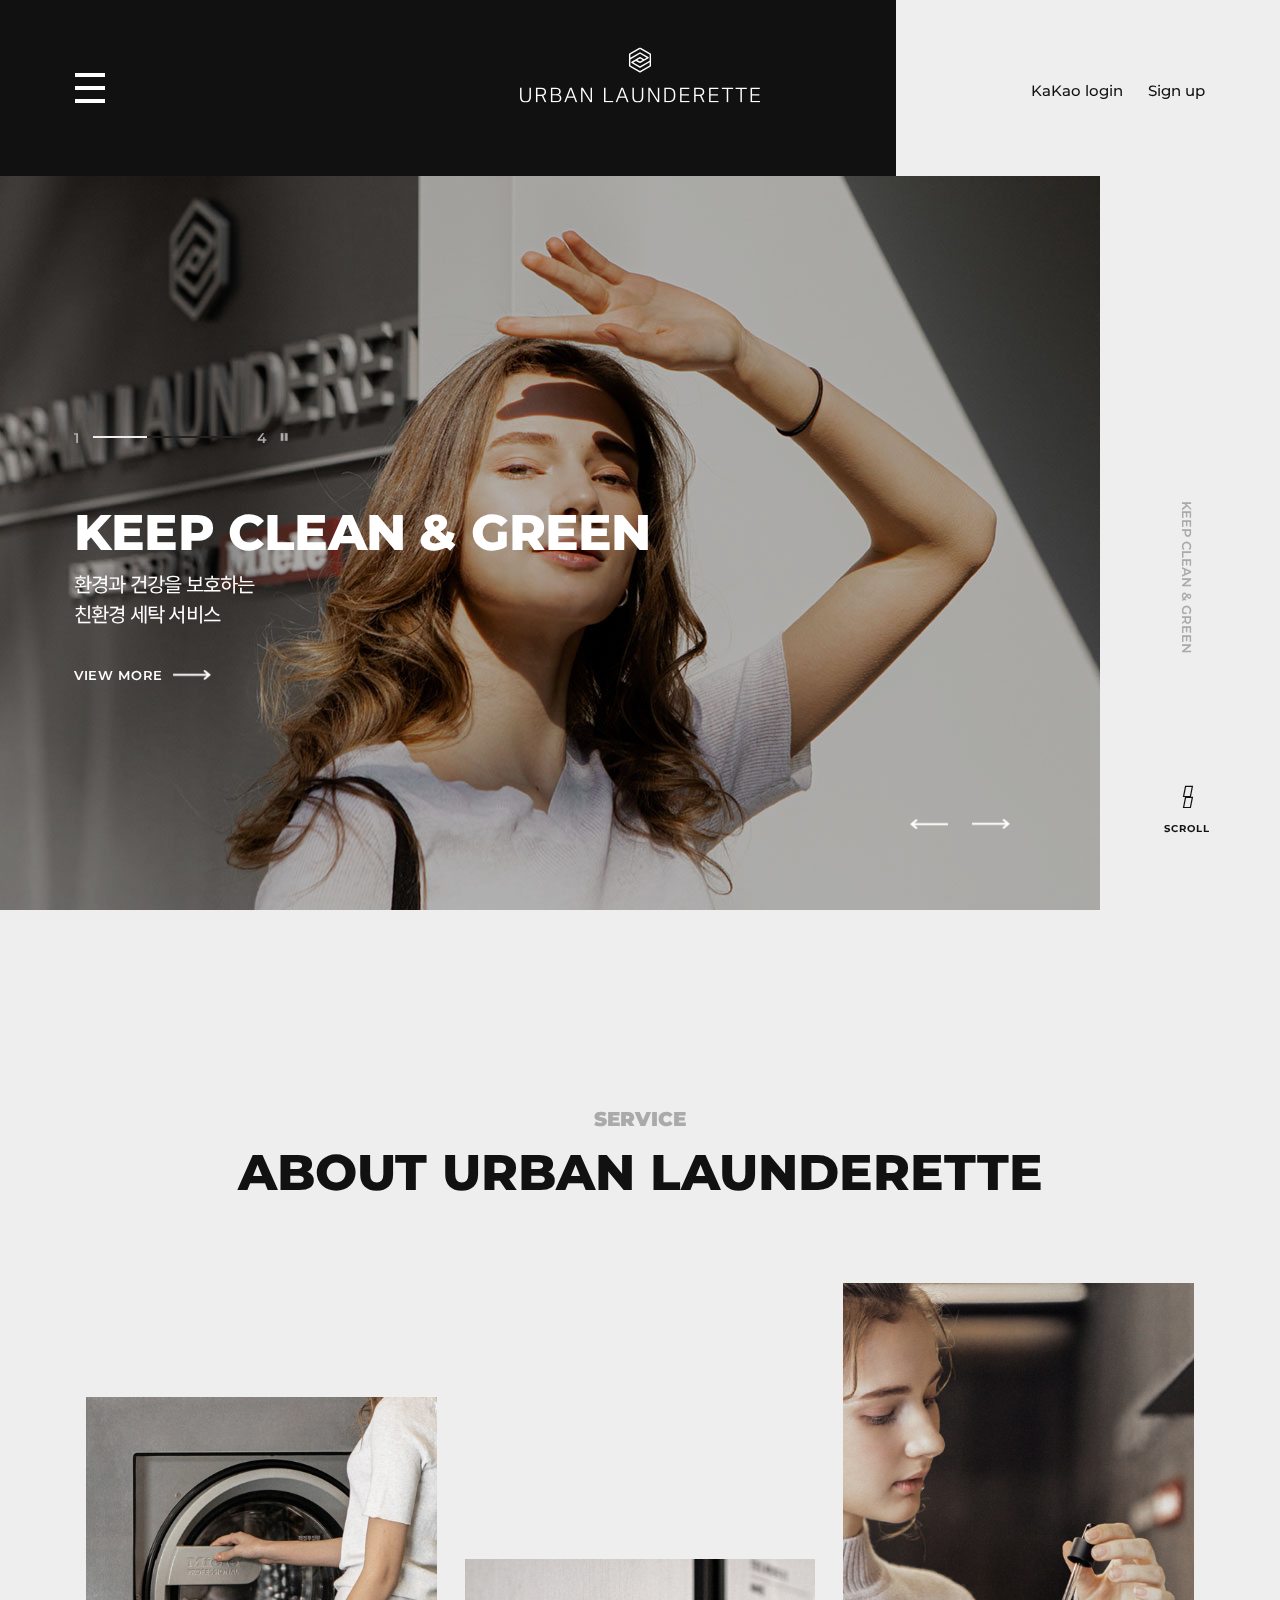
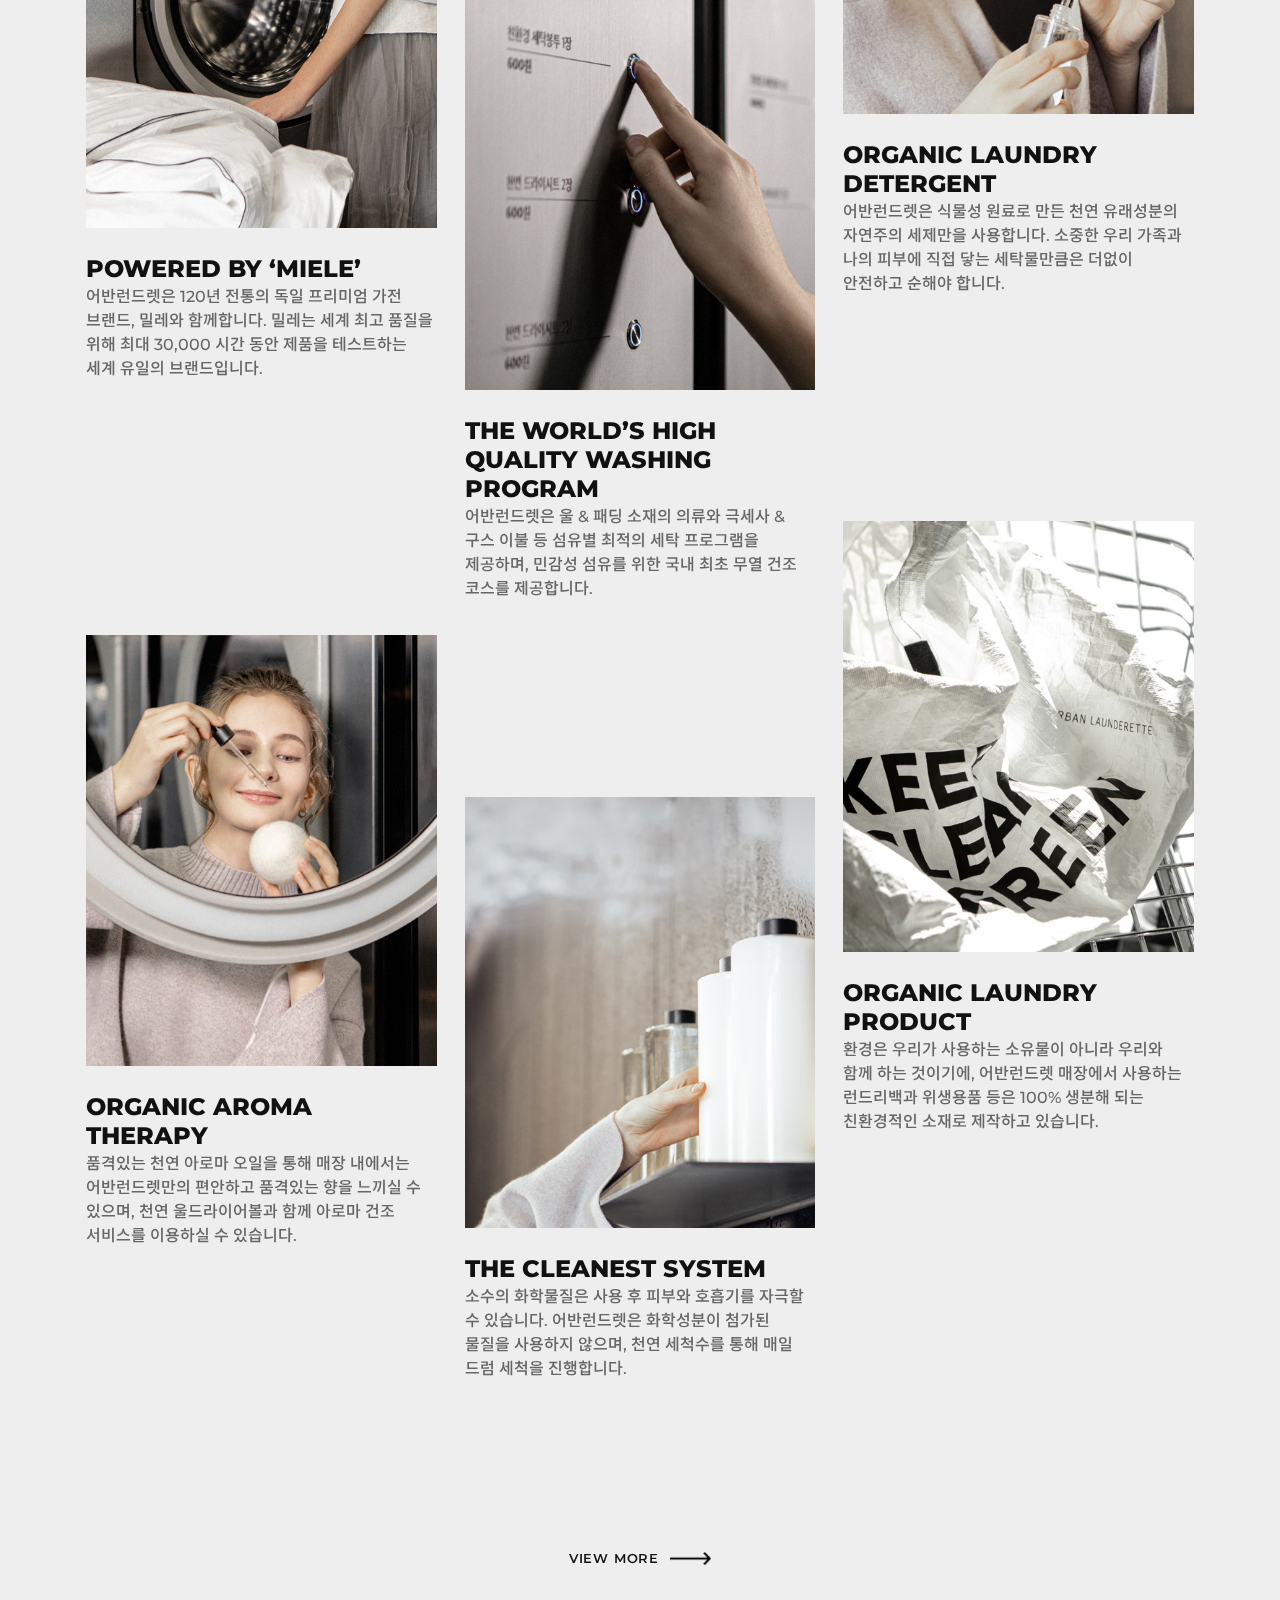
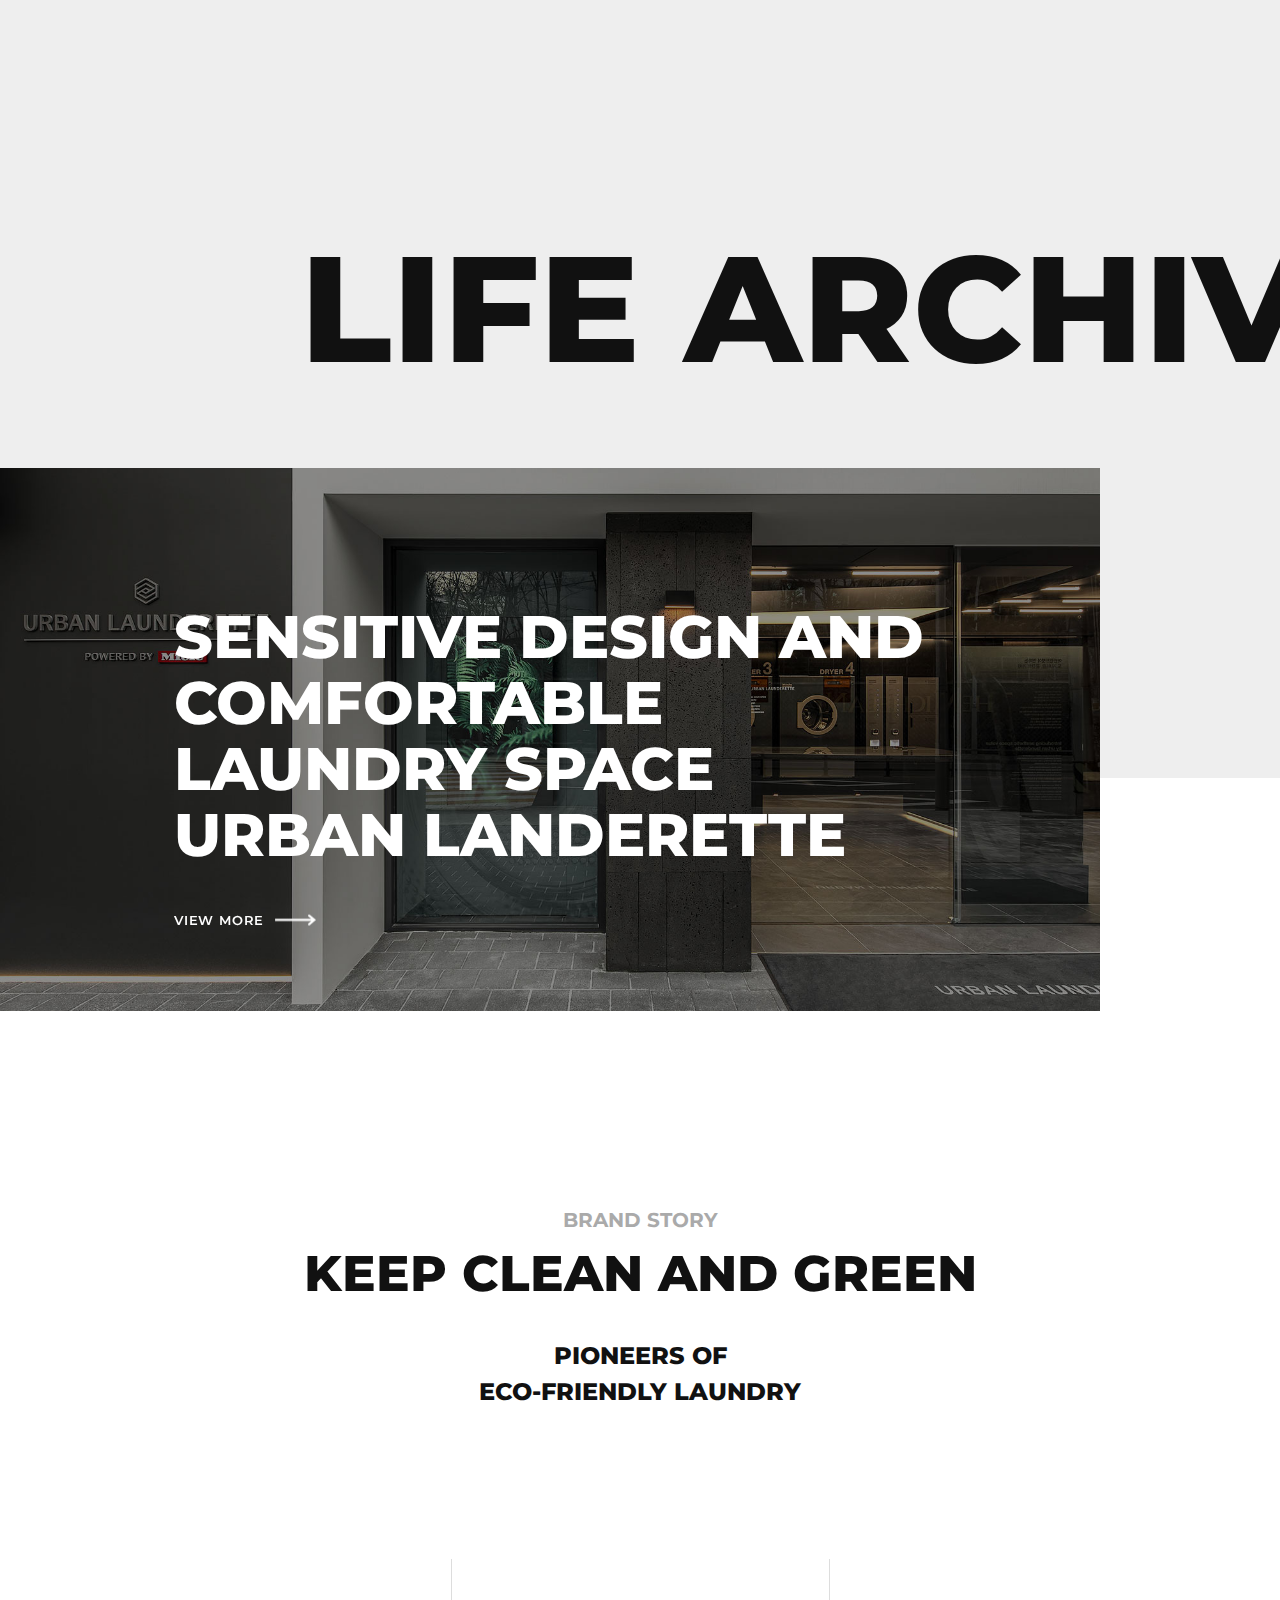
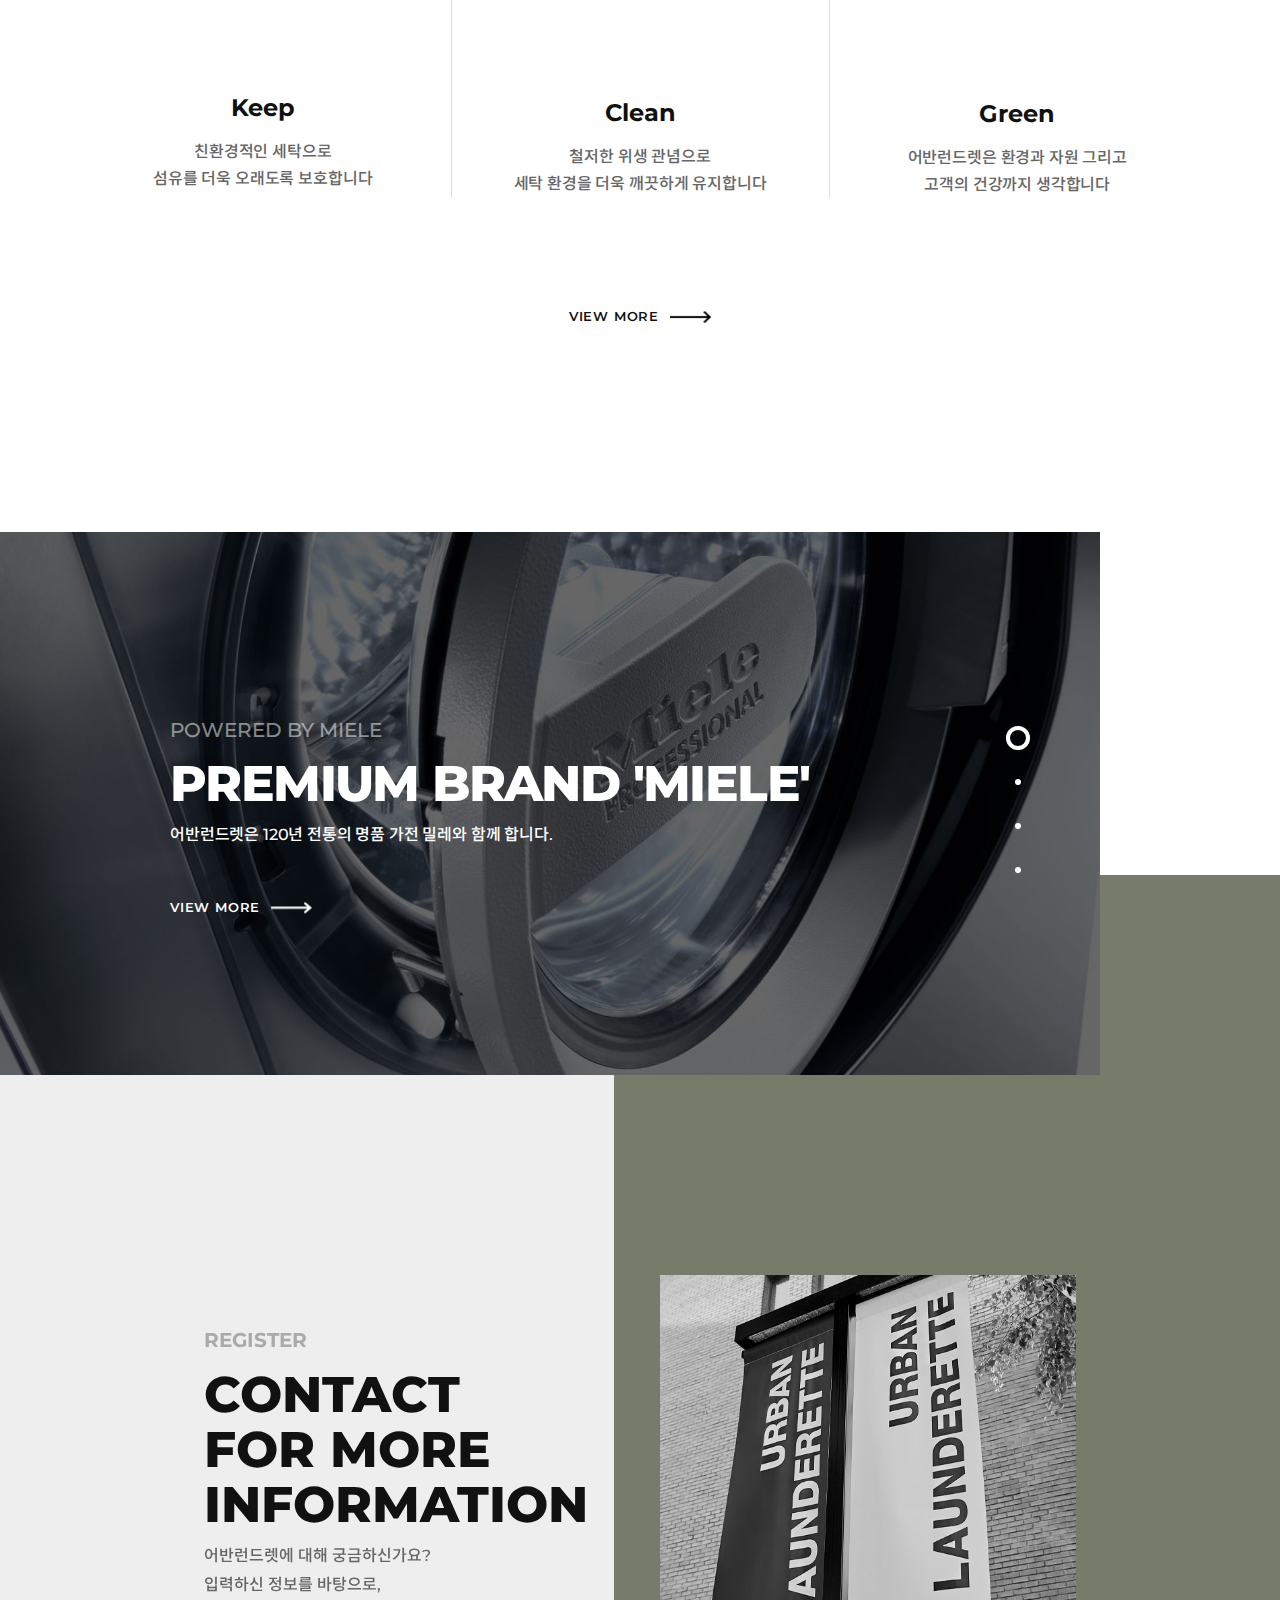
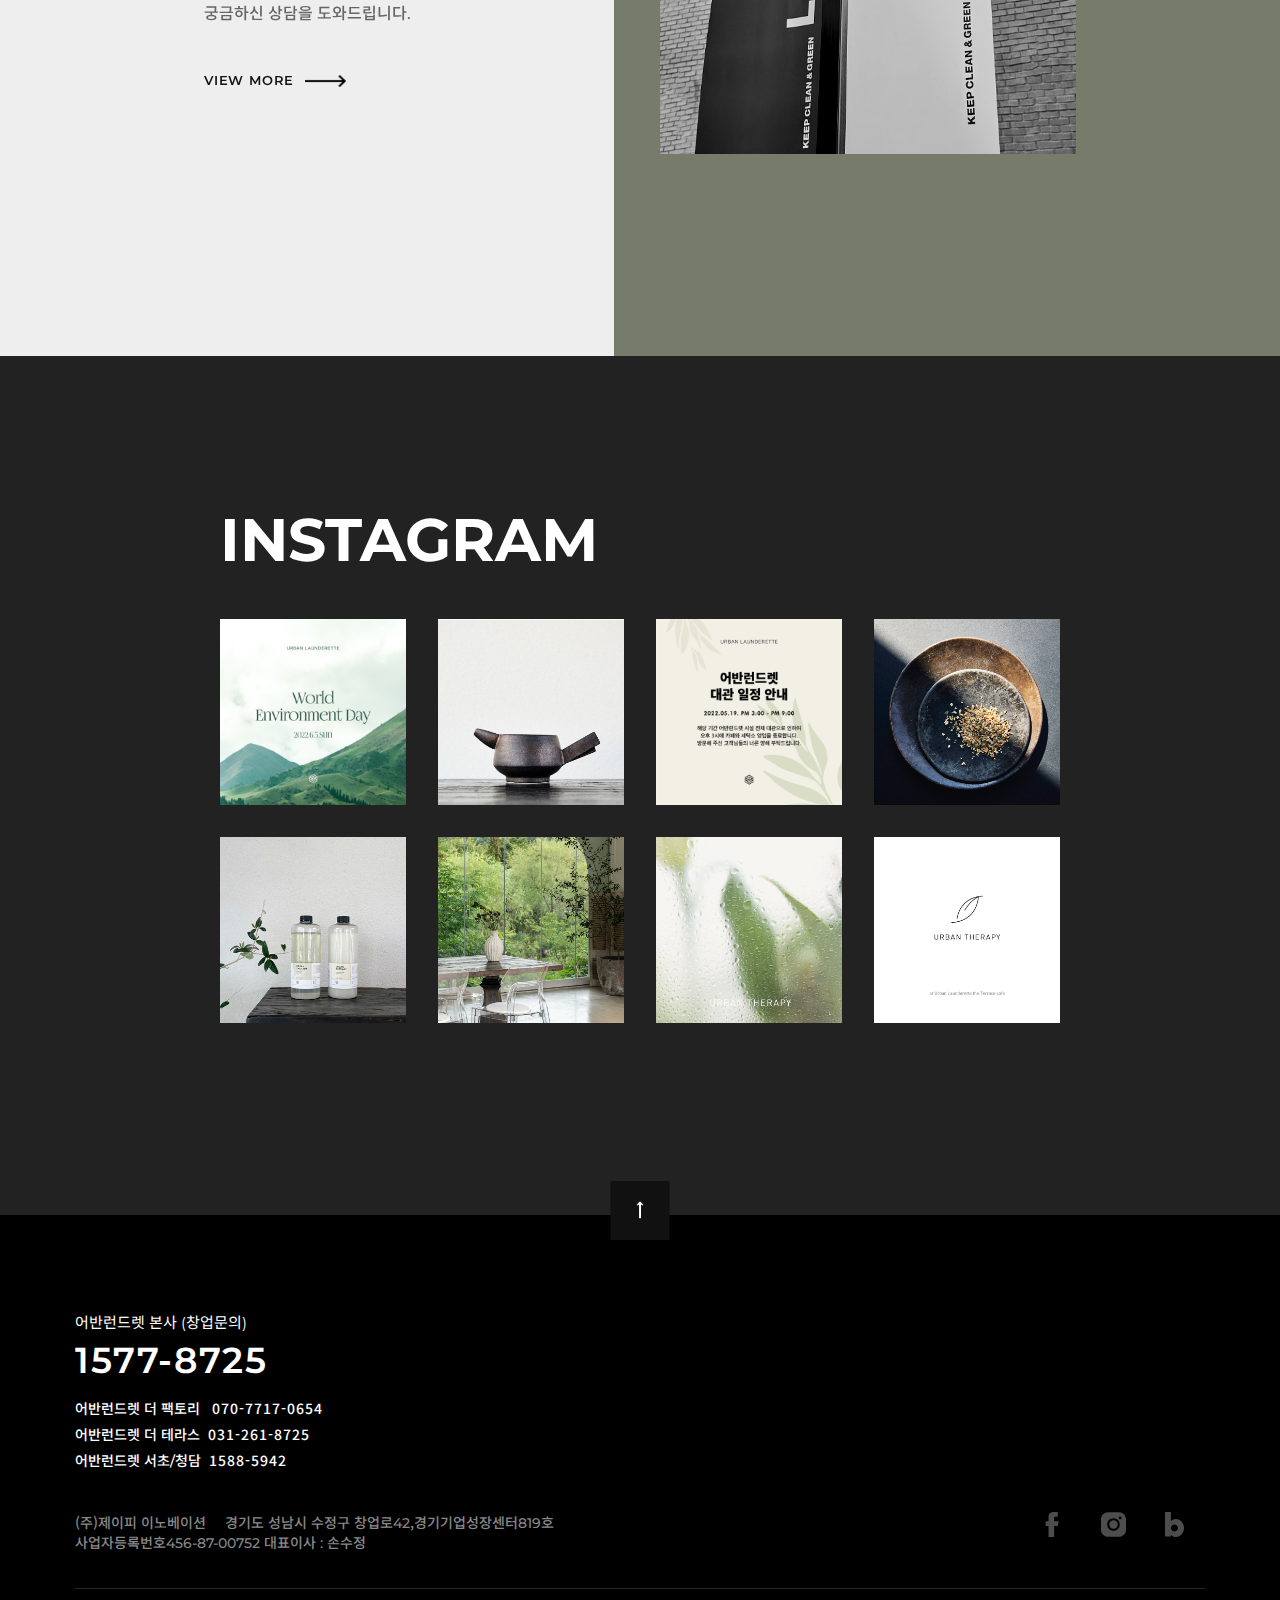
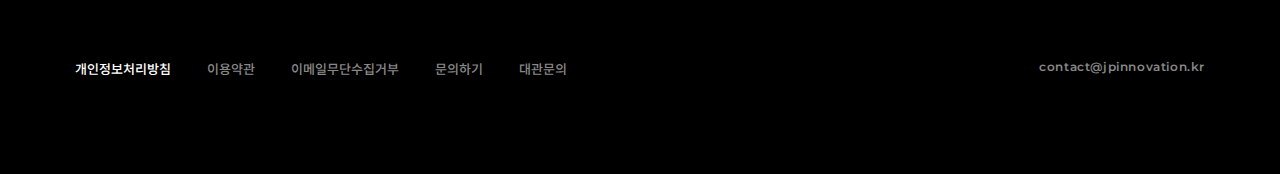
==== index.html @ d2f739b8 "first commit" ====
<!DOCTYPE HTML>
<html lang='ko'>
<head>
	<title>URBAN LAUNDERETTE</title>
	<meta charset='utf-8'>
	<meta name='Viewport' content='width=device-width, initial-scale=1.0, minimum-scale=1.0, maximum-scale=1.6'>
	<meta name='Title' content='어반런드렛'>
	<meta name='Subject' content='어반런드렛 클론코딩'>
	<meta name='Keywords' content='html5, css3, 웹표준, 어반런드렛, 세탁기'>
	<meta name='Author' content='imsuyeaon'>
	<meta name='Publisher' content='imsuyeaon'>
	<meta name='Description' content='웹접근성, 웹표준을 준수한 어반런드렛 클론 코딩입니다.'>
	<meta name='Author-Date' content='2022/12/08'>
	<meta name='Robots' content='index,follow'>
	
	<link rel='stylesheet' href='https://use.fontawesome.com/releases/v5.5.0/css/all.css' integrity='sha384-B4dIYHKNBt8Bc12p+WXckhzcICo0wtJAoU8YZTY5qE0Id1GSseTk6S+L3BlXeVIU' crossorigin='anonymous'>
	<link rel="stylesheet" href="https://cdnjs.cloudflare.com/ajax/libs/font-awesome/4.7.0/css/font-awesome.min.css">

	<link rel="shortcut icon" href="./imgs/favicon.ico" type="image/x-icon">
	<link rel="icon" href="./imgs/favicon.ico" type="image/x-icon">

	<link rel='stylesheet' href='css/reset.css'>
	<link rel='stylesheet' href='./css/style.css'>
	
	<script src='./js/jquery-1.12.4.min.js'></script>
	<script src="./js/m-script.js" defer></script>

</head>
<body>
	<ul id="skip">
		<li><a href="#header">헤더 바로가기</a></li>
		<li><a href="#nav">메뉴 바로가기</a></li>
		<li><a href="#content">내용 바로가기</a></li>
	</ul>
	<div id="wrap">
		<header id="header">
			<div class="container">
				<div class="header_inner">
					<div id="menuBtn">
						<a href="javascript:">
							<span class="bar bar1"></span>
							<span class="bar bar2"></span>
							<span class="bar bar3"></span>
						</a>
					</div>
					<h1 id="logo">
						<a href="index.html">
						<svg version="1.1" xmlns="http://www.w3.org/2000/svg" xmlns:xlink="http://www.w3.org/1999/xlink" x="0px" y="0px" width="272.02px" height="62.37px" viewBox="0 0 272.02 62.37" enable-background="new 0 0 272.02 62.37" xml:space="preserve">
							<path fill="#636a52" class="logo-symbol" d="M136.01,26.73l-10.92-6.3v-6.94l10.92-6.34l7.59,4.41l-2.93,1.68l-4.27-2.37c-0.25-0.14-0.55-0.13-0.8,0.01
								l-9.17,5.32c-0.24,0.14-0.39,0.4-0.39,0.68v0c0,0.28,0.15,0.54,0.39,0.68l9.17,5.33c0.12,0.07,0.26,0.11,0.4,0.11
								c0.14,0,0.28-0.04,0.4-0.11l10.52-6.11v3.72L136.01,26.73z M132.93,14.26l3.1-1.8l3.07,1.7l-3.1,1.8L132.93,14.26z M136.01,1.7
								L146.93,8v6.94l-10.92,6.34l-7.59-4.41l2.93-1.69l4.27,2.37c0.24,0.14,0.55,0.13,0.79-0.01l9.17-5.32c0.24-0.14,0.39-0.4,0.39-0.68
								v0v0c0-0.28-0.15-0.54-0.39-0.68l-9.17-5.33c-0.25-0.14-0.55-0.14-0.8,0l-10.52,6.11V7.93L136.01,1.7z M148.12,6.87l-11.71-6.76
								c-0.25-0.14-0.55-0.14-0.79,0L123.9,6.79c-0.25,0.14-0.4,0.4-0.4,0.69v5.55v0v7.85c0,0.28,0.15,0.54,0.4,0.68l11.71,6.76
								c0.12,0.07,0.26,0.11,0.4,0.11c0.14,0,0.27-0.04,0.4-0.1l11.71-6.69c0.25-0.14,0.4-0.4,0.4-0.68V15.4v0V7.55
								C148.52,7.27,148.37,7.01,148.12,6.87"></path>
							<path fill="#3c393c" class="logo-text" d="M10.66,55.15v-9.4h1.66v9.99c0,4.54-2.29,6.63-6.16,6.63c-3.9,0-6.16-2.09-6.16-6.63v-9.99h1.66v9.4
								c0,4.06,1.49,5.79,4.5,5.79C9.16,60.94,10.66,59.21,10.66,55.15 M23.79,47.18c2.69,0,3.99,1.16,3.99,3.06v0.23
								c0,1.97-1.25,3.16-4.26,3.16h-3.8v-6.45H23.79z M28.04,62.12h1.81l-3.49-7.42c1.92-0.66,3.13-2.18,3.13-4.15V50.2
								c0-2.57-2-4.45-5.46-4.45h-5.99v16.37h1.68v-7.06h4.33c0.22,0,0.43,0,0.65-0.02L28.04,62.12z M36.65,54.24h3.94
								c3.46,0,4.52,1.04,4.52,3.04v0.5c0,1.93-1.27,2.93-3.99,2.93h-4.47V54.24z M40.4,47.13c2.72,0,3.94,0.7,3.94,2.63v0.41
								c0,2.04-1.37,2.72-3.78,2.72h-3.92v-5.77H40.4z M34.99,62.12h6.28c3.75,0,5.56-1.63,5.56-4.31v-0.57c0-2.27-1.47-3.45-3.58-3.75
								c2.07-0.48,2.79-1.84,2.79-3.27v-0.48c0-2.68-1.83-4-5.51-4h-5.53V62.12z M56.08,51.22c0.43-1.11,0.77-1.93,1.42-4.06
								c0.7,2.13,1.01,2.95,1.44,4.06l1.68,4.43h-6.28L56.08,51.22z M58.47,45.75h-1.9l-6.45,16.37h1.73l1.97-5.09h7.34l1.92,5.09h1.8
								L58.47,45.75z M69.21,62.12h1.61V47.79c0.31,0.68,0.5,1,0.79,1.48l7.99,12.85h2V45.75h-1.61v14.32c-0.34-0.68-0.53-1.07-0.82-1.52
								l-7.96-12.8h-2V62.12z M95.21,45.75v16.37h10.37v-1.41h-8.68V45.75H95.21z M114.35,51.22c0.43-1.11,0.77-1.93,1.42-4.06
								c0.7,2.13,1.01,2.95,1.44,4.06l1.68,4.43h-6.28L114.35,51.22z M116.74,45.75h-1.9l-6.45,16.37h1.73l1.97-5.09h7.34l1.92,5.09h1.8
								L116.74,45.75z M138.07,55.15c0,4.06-1.49,5.79-4.5,5.79s-4.5-1.73-4.5-5.79v-9.4h-1.66v9.99c0,4.54,2.26,6.63,6.16,6.63
								c3.87,0,6.16-2.09,6.16-6.63v-9.99h-1.66V55.15 M145.45,62.12h1.61V47.79c0.31,0.68,0.5,1,0.79,1.48l7.99,12.85h2V45.75h-1.61v14.32
								c-0.34-0.68-0.53-1.07-0.82-1.52l-7.96-12.8h-2V62.12z M165.31,47.16h3.75c3.1,0,5.32,1.82,5.32,5.72v2.11
								c0,3.91-2.21,5.72-5.32,5.72h-3.75V47.16z M163.63,45.75v16.37h5.41c4.38,0,7.02-2.5,7.02-7.01v-2.34c0-4.52-2.65-7.01-7.02-7.01
								H163.63z M181.5,45.75v16.37h10.61v-1.41h-8.92v-6.29h8.25v-1.41h-8.25v-5.86h8.75v-1.41H181.5z M203.19,47.18
								c2.69,0,3.99,1.16,3.99,3.06v0.23c0,1.97-1.25,3.16-4.26,3.16h-3.8v-6.45H203.19z M207.45,62.12h1.8l-3.49-7.42
								c1.93-0.66,3.13-2.18,3.13-4.15V50.2c0-2.57-2-4.45-5.46-4.45h-5.99v16.37h1.68v-7.06h4.33c0.22,0,0.43,0,0.65-0.02L207.45,62.12z
								 M214.4,45.75v16.37H225v-1.41h-8.92v-6.29h8.25v-1.41h-8.25v-5.86h8.76v-1.41H214.4z M228.83,45.75v1.41h5.53v14.96h1.68V47.16
								h5.56v-1.41H228.83z M244.36,45.75v1.41h5.53v14.96h1.68V47.16h5.55v-1.41H244.36z M261.41,45.75v16.37h10.61v-1.41h-8.92v-6.29
								h8.25v-1.41h-8.25v-5.86h8.75v-1.41H261.41z"></path>
							</svg>
						</a>
					</h1>
					<div id="loginArea">
						<a href="javascript:" class="kakao">KaKao login</a>
						<a href="javascript:" class="signup">Sign up</a>
					</div>
				</div>
			</div>
		</header>
		<main id="main">
			<section id="bg_slide"></section>
			<section id="main_visual">
				<aside class="main_aside">
					<div class="keep-clean">
						<a href="javascript:" title="KEEP CLEAN & GREEN">KEEP CLEAN & GREEN</a>
					</div>
					<div class="scroll">
						<a href="javaScript:" title="scroll">
							<span><i class="fas fa-angle-down"></i>
							<span><i class="fas fa-angle-down"></i></span>
							<span class="text">scroll</span>
						</a>
					</div>
				</aside>
				<div class="swiper-controll">
					<div class="swiper-controll-textArea">
						<span class="prevbtn">PREV</span>
						<span class="nextbtn">NEXT</span>
					</div>
					<div class="swiper-controll-arrowArea">
						<span class="arrow prevarrow"></span>
						<span class="arrow nextarrow"></span>
					</div>
				</div>
				<div class="main-top-slide-control">
					<div class="control-Num">
						<span class="control-current on">1</span>
						<span class="control-current">2</span>
						<span class="control-current">3</span>
						<span class="control-current">4</span>
						<span class="space-bar">
							<span class="progress"></span>
						</span>
						<span class="control-total">4</span>
					</div>
					<div class="control-btn">
						<button class="play"></button>
						<button class="pause on"></button>
					</div>

				</div>
				<div class="main-top-slideArea cf">
					<div class="main-top-slideArea-img">
						<ul class="list">
							<li class="slid"><img class="visual-img" src="./imgs/top-visual-02.jpg" alt="slideImg1"></li>
							<li class="slid"><img class="visual-img" src="./imgs/top-visual-03.jpg" alt="slideImg2"></li>
							<li class="slid"><img class="visual-img" src="./imgs/top-visual-04.jpg" alt="slideImg3"></li>
							<li class="slid"><img class="visual-img" src="./imgs/top-visual-05.jpg" alt="slideImg4"></li>
						</ul>
					</div>
					<div class="main-top-slideArea-text">
						<div class="text-list active">
							<div><h3>KEEP CLEAN & GREEN</h3></div>
							<div><span class="content">환경과 건강을 보호하는<br>친환경 세탁 서비스</span></div>
							<div><a href="#" title="viewmore"><span>VIEW MORE</span><i><img src="./imgs/topImgSlideArrow.png" alt="moreBtn"></i></a></div>
						</div>
						<div class="text-list">
							<div><h3>URBAN THERAPY</h3></div>
							<div><span class="content">자연의 깊고 은은한 향,<br>안락한 공간에서의 힐링 테라피</span></div>
							<div><a href="#" title="viewmore"><span>VIEW MORE</span><i><img src="./imgs/topImgSlideArrow.png" alt="moreBtn"></i></a></div>
						</div>
						<div class="text-list">
							<div><h3>SAVE SKIN, SAVE FABRIC</h3></div>
							<div><span class="content">Real Eco Friendly<br>친환경 런드리 테라피</span></div>
							<div><a href="#" title="viewmore"><span>VIEW MORE</span><i><img src="./imgs/topImgSlideArrow.png" alt="moreBtn"></i></a></div>
						</div>
						<div class="text-list">
							<div><h3>EXTRAORDINARY QUALITY</h3></div>
							<div><span class="content">Powered by Miele, 120년 전통<br>독일 명품 가전의 헤리티지</span></div>
							<div><a href="#" title="viewmore"><span>VIEW MORE</span><i><img src="./imgs/topImgSlideArrow.png" alt="moreBtn"></i></a></div>
						</div>
					</div>
				</div>
			</section>
			<section id="main_service">
				<div class="main_service_container">
					<div class="main_service_title">
						<h2><b>SERVICE</b></h2>
						<h3>ABOUT URBAN LAUNDERETTE</h3>
					</div>
					<div class="main_service_cotents_wrap">
						<div class="main_service_cotents_list">
							<ul>
								<li class="main_service_cotents main_service_cotents_scroll">
									<a href="javascript:" title="POWERED BY ‘MIELE’">
										<div class="main_service_cotents_img"><img src="./imgs/main-service-01.jpg" alt=""></div>
										<div class="main_service_cotents_text">
											<b>POWERED BY ‘MIELE’</b>
											<p>어반런드렛은 120년 전통의 독일 프리미엄 가전 브랜드, 밀레와 함께합니다. 밀레는 세계 최고 품질을 위해 최대 30,000 시간 동안 제품을 테스트하는 세계 유일의 브랜드입니다.</p>
										</div>
									</a>
								</li>
								<li class="main_service_cotents">
									<a href="javascript:" title="THE WORLD’S HIGH QUALITY WASHING PROGRAM">
										<div class="main_service_cotents_img"><img src="./imgs/main-service-02.jpg" alt=""></div>
										<div class="main_service_cotents_text">
											<b>THE WORLD’S HIGH QUALITY WASHING PROGRAM</b>
											<p>어반런드렛은 울 & 패딩 소재의 의류와 극세사 & 구스 이불 등 섬유별 최적의 세탁 프로그램을 제공하며, 민감성 섬유를 위한 국내 최초 무열 건조 코스를 제공합니다.</p>
										</div>
									</a>
								</li>
								<li class="main_service_cotents main_service_cotents_scroll">
									<a href="javascript:" title="ORGANIC LAUNDRY DETERGENT">
										<div class="main_service_cotents_img"><img src="./imgs/main-service-03.jpg" alt=""></div>
										<div class="main_service_cotents_text">
											<b>ORGANIC LAUNDRY DETERGENT</b>
											<p>어반런드렛은 식물성 원료로 만든 천연 유래성분의 자연주의 세제만을 사용합니다. 소중한 우리 가족과 나의 피부에 직접 닿는 세탁물만큼은 더없이 안전하고 순해야 합니다.</p>
										</div>
									</a>
								</li>
								<li class="main_service_cotents main_service_cotents_scroll">
									<a href="javascript:" title="ORGANIC AROMA THERAPY">
										<div class="main_service_cotents_img"><img src="./imgs/main-service-04.jpg" alt=""></div>
										<div class="main_service_cotents_text">
											<b>ORGANIC AROMA THERAPY</b>
											<p>품격있는 천연 아로마 오일을 통해 매장 내에서는 어반런드렛만의 편안하고 품격있는 향을 느끼실 수 있으며, 천연 울드라이어볼과 함께 아로마 건조 서비스를 이용하실 수 있습니다.</p>
										</div>
									</a>
								</li>
								<li class="main_service_cotents">
									<a href="javascript:" title="THE CLEANEST SYSTEM">
										<div class="main_service_cotents_img"><img src="./imgs/main-service-05.jpg" alt=""></div>
										<div class="main_service_cotents_text">
											<b>THE CLEANEST SYSTEM</b>
											<p>소수의 화학물질은 사용 후 피부와 호흡기를 자극할 수 있습니다. 어반런드렛은 화학성분이 첨가된 물질을 사용하지 않으며, 천연 세척수를 통해 매일 드럼 세척을 진행합니다.</p>
										</div>
									</a>
								</li>
								<li class="main_service_cotents main_service_cotents_scroll">
									<a href="javascript:" title="ORGANIC LAUNDRY PRODUCT">
										<div class="main_service_cotents_img"><img src="./imgs/main-service-06.jpg" alt=""></div>
										<div class="main_service_cotents_text">
											<b>ORGANIC LAUNDRY PRODUCT</b>
											<p>환경은 우리가 사용하는 소유물이 아니라 우리와 함께 하는 것이기에, 어반런드렛 매장에서 사용하는 런드리백과 위생용품 등은 100% 생분해 되는 친환경적인 소재로 제작하고 있습니다.</p>
										</div>
									</a>
								</li>
							</ul>
							<div class="moreBtn cf">
								<a href="javascript:" title="moreBtn">
									<span>VIEW MORE</span>
									<i><img src="./imgs/moreBtn.png" alt="moreBtn"></i>
								</a>
							</div>
						</div>
					</div>
				</div>
			</section>
			<section id="main_space">
				<div class="main_space_text">LIFE ARCHIVE SPACE.</div>
				<div class="main_space_img">
					<div class="main_space_img_container">
						<figure>
							<img src="./imgs/main-space-01.jpg" alt="main-space">
						</figure>
						<div class="main_space_inner_text">
							<b>SENSITIVE DESIGN AND <br>COMFORTABLE LAUNDRY SPACE <br>URBAN LANDERETTE</b>
							<div class="moreBtn">
								<a href="javascript:" title="moreBtn">
									<span>VIEW MORE</span>
									<i class="moreBtnBlack"><img src="./imgs/topImgSlideArrow.png" alt="moreBtn"></i>
								</a>
							</div>
							</div>
					</div>
				</div>

			</section>
			<section id="brand_story">
				<div class="brand_story_container">
					<div class="brand_story_title">
						<h2>brand story</h2>
						<h3>KEEP CLEAN AND GREEN</h3>
						<p>PIONEERS OF <br> ECO-FRIENDLY LAUNDRY</p>
					</div>
					<div class="brand_story_icon">
						<ul>
							<li class="keep">
								<div class="icon icon1">
									<svg version="1.1" xmlns="http://www.w3.org/2000/svg" xmlns:xlink="http://www.w3.org/1999/xlink" x="0px" y="0px" width="104.69px" height="90px" viewBox="0 0 104.69 90" enable-background="new 0 0 104.69 90" xml:space="preserve" focusable="false">
									   <path class="st0" d="M51.91,16.62C64.81,16.62,65.67,2,65.67,2h17.2
										   l18.92,34.4l-19.78,6.88V88H22.67V43.28L2.89,36.4L21.81,2h17.2c0,0,0.86,14.62,13.76,14.62"></path>
									</svg>
								</div>
								<div class="icon_txt icon1_txt">
									<b>Keep</b>
									<p>친환경적인 세탁으로 <br> 섬유를 더욱 오래도록 보호합니다</p>
								</div>
							</li>
							<li class="clean">
							 <div class="icon icon2">
								<svg version="1.1" xmlns="http://www.w3.org/2000/svg" xmlns:xlink="http://www.w3.org/1999/xlink" x="0px" y="0px" width="100px" height="100px" viewBox="0 0 100 100" style="enable-background:new 0 0 100 100;" xml:space="preserve">
									<path class="st0" d="M50,15.9V0 M50,84.2V100"></path>
									<path class="st0" d="M15.9,50H0 M84.2,50H100"></path>
									<path class="st0" d="M25.9,25.9L14.6,14.6 M74.2,74.2l11.2,11.2"></path>
									<path class="st0" d="M25.9,74.2L14.6,85.4 M74.2,25.9l11.2-11.2"></path>
								</svg>
							 </div>
							 <div class="icon_txt icon2_txt">
								<b>Clean</b>
								<p>철저한 위생 관념으로 <br> 세탁 환경을 더욱 깨끗하게 유지합니다</p>
							</div>
							</li>
							<li class="green">
								<div class="icon icon3">
									<svg version="1.1" focusable="false" xmlns="http://www.w3.org/2000/svg" xmlns:xlink="http://www.w3.org/1999/xlink" x="0px" y="0px" width="99.2px" height="102px" viewBox="0 0 99.2 102" enable-background="new 0 0 99.2 102" xml:space="preserve">
										<path class="st0" stroke-linejoin="miter" d="M25,3.5c0,0-22.9,27.4-22.9,48.4
											C2.1,64.4,12.4,74.6,25,74.6S47.9,64.3,47.9,51.7C47.9,31.6,25,3.3,25,3.3L25,3.4"></path>
										<path class="st0" stroke-miterlimit="10" d="M25.1,76v26"></path>
										<path class="st0" stroke-linejoin="miter" d="M74.1,3.5c0,0-22.9,27.4-22.9,48.4
											C51.2,64.4,61.5,74.6,74.1,74.6S97,64.3,97,51.6C97,31.6,74.1,3.3,74.1,3.3L74.1,3.4" ></path>
										<path class="st0" d="M74.1,76v26"></path>
									</svg>
								</div>
								<div class="icon_txt icon3_txt">
									<b>Green</b>
								<p>어반런드렛은 환경과 자원 그리고 <br> 고객의 건강까지 생각합니다</p>
								</div>
							</li>
						</ul>
					</div>
					<div class="moreBtn">
						<a href="javascript:" title="moreBtn">
							<span>VIEW MORE</span>
							<i><img src="./imgs/moreBtn.png" alt="moreBtn"></i>
						</a>
					</div>
				</div>
			</section>
			<section id="main_powered">
				<div class="listSpot">
					<ul>
						<li>
							<button class="circle">
								<span class="ir_so">0</span>
								<svg version="1.1">
					  				 <circle class="bg" cx="12" cy="12" r="10"/>
					  				 <circle class="bar" cx="12" cy="12" r="10"/>
					  			 </svg>
					   </button>
					</li>
						<li>
							<button class="dot">
								<span class="ir_so">1</span>
								<svg version="1.1">
									<circle class="bg" cx="12" cy="12" r="10"/>
									<circle class="bar" cx="12" cy="12" r="10"/>
								</svg>
							</button>
						</li>
						<li>
							<button class="dot">
								<span class="ir_so">2</span>
								<svg version="1.1">
									<circle class="bg" cx="12" cy="12" r="10"/>
									<circle class="bar" cx="12" cy="12" r="10"/>
								</svg>
							</button>
						</li>
						<li>
							<button class="dot">
								<span class="ir_so">3</span>
								<svg version="1.1">
									<circle class="bg" cx="12" cy="12" r="10"/>
									<circle class="bar" cx="12" cy="12" r="10"/>
								</svg>
							</button>
						</li>
					</ul>
				</div>
				<div class="main_powered_img">
					<div class="main_space_img_container">
						<div class="main_powered_img_area">
							<figure>
								<img src="./imgs/main-miele-01-1722x850.jpg" alt="miele-01">
							</figure>
							<figure>
								<img src="./imgs/main-miele-02-1722x850.jpg" alt="miele-02">
							</figure>
							<figure>
								<img src="./imgs/main-miele-03-1722x850.jpg" alt="miele-03">
							</figure>
							<figure>
								<img src="./imgs/main-miele-04-1-1722x850.jpg" alt="miele-04">
							</figure>
						</div>
						<div class="main_powered_inner_text">
							<p class="entext">POWERED BY MIELE</p>
							<b>PREMIUM BRAND 'MIELE'</b>
							<p class="kotext">어반런드렛은 120년 전통의 명품 가전 밀레와 함께 합니다.</p>
							<div class="moreBtn cf">
								<a href="javascript:" title="moreBtn">
									<span>VIEW MORE</span>
									<i class="moreBtnBlack"><img src="./imgs/topImgSlideArrow.png" alt="moreBtn"></i>
								</a>
							</div>
							</div>
					</div>
				</div>
			</section>
			<section id="main_register">
				<div class="register_container">
					<div class="register_text">
						<h2>REGISTER</h2>
						<h3>CONTACT <br>FOR MORE <br>INFORMATION</h3>
						<p>어반런드렛에 대해 궁금하신가요?<br>입력하신 정보를 바탕으로,<br>궁금하신 상담을 도와드립니다.</p>
						<div class="moreBtn cf">
							<a href="javascript:" title="moreBtn">
								<span>VIEW MORE</span>
								<i><img src="./imgs/moreBtn.png" alt="moreBtn"></i>
							</a>
						</div>
					</div>
					<div class="register_img"><img src="./imgs/main-register-01.jpg" alt="-register-01"></div>
				</div>
			</section>
			<section id="main_insta">
				<div class="main_insta_text">
					<h3>instagram</h3>
				</div>
				<div class="main_insta_wrap">
					<ul class="cf">
						<li>
							<a href="javascript:">
								<i>
									<svg class="insta" viewBox="0 0 38 37.5">
									<path class="cls-1" d="m27.31,0H10.69C4.79,0,0,4.79,0,10.69v16.12c0,5.9,4.79,10.69,10.69,10.69h16.62c5.9,0,10.69-4.79,10.69-10.69V10.69c0-5.9-4.79-10.69-10.69-10.69Zm-8.31,28.28c-5.26,0-9.53-4.27-9.53-9.53s4.27-9.53,9.53-9.53,9.53,4.27,9.53,9.53-4.27,9.53-9.53,9.53Zm10.13-17.5c-1.14,0-2.07-.93-2.07-2.07s.93-2.07,2.07-2.07,2.07.93,2.07,2.07-.93,2.07-2.07,2.07Z"/><circle class="cls-1" cx="19" cy="18.75" r="6.41"/>
								  </svg>
								</i>
								<span class="instaText">6월 5일, 세계 환경의 날을 기념하여 텀블러를 가지고 방문해 주시는 고객님들께 음료 메뉴에 한하여 1,000원 할인 이벤트를 진행합니다. 많은 관심과 참여 부탁드립니다. 감사합니...</span>
								<img src="./imgs/insta-01.jpg" alt="insta-01" title="insta-01">
							</a>
						</li>
						<li>
							<a href="javascript:">
								<i>
									<svg class="insta" viewBox="0 0 38 37.5">
									<path class="cls-1" d="m27.31,0H10.69C4.79,0,0,4.79,0,10.69v16.12c0,5.9,4.79,10.69,10.69,10.69h16.62c5.9,0,10.69-4.79,10.69-10.69V10.69c0-5.9-4.79-10.69-10.69-10.69Zm-8.31,28.28c-5.26,0-9.53-4.27-9.53-9.53s4.27-9.53,9.53-9.53,9.53,4.27,9.53,9.53-4.27,9.53-9.53,9.53Zm10.13-17.5c-1.14,0-2.07-.93-2.07-2.07s.93-2.07,2.07-2.07,2.07.93,2.07,2.07-.93,2.07-2.07,2.07Z"/><circle class="cls-1" cx="19" cy="18.75" r="6.41"/>
								  </svg>
								</i>
								<span class="instaText">Hand-made pottery with earthy and natural rough texture from the soil itself.</span>
								<img src="./imgs/insta-02.jpg" alt="insta-02" title="insta-02">
							</a>
						</li>
						<li>
							<a href="javascript:">
								<i>
									<svg class="insta" viewBox="0 0 38 37.5">
									<path class="cls-1" d="m27.31,0H10.69C4.79,0,0,4.79,0,10.69v16.12c0,5.9,4.79,10.69,10.69,10.69h16.62c5.9,0,10.69-4.79,10.69-10.69V10.69c0-5.9-4.79-10.69-10.69-10.69Zm-8.31,28.28c-5.26,0-9.53-4.27-9.53-9.53s4.27-9.53,9.53-9.53,9.53,4.27,9.53,9.53-4.27,9.53-9.53,9.53Zm10.13-17.5c-1.14,0-2.07-.93-2.07-2.07s.93-2.07,2.07-2.07,2.07.93,2.07,2.07-.93,2.07-2.07,2.07Z"/><circle class="cls-1" cx="19" cy="18.75" r="6.41"/>
								  </svg>
								</i>
								<span class="instaText">2022. 05. 19 (목) PM 3~9 휴무 안내 어반런드렛 더 테라스와 더 팩토리는 5월 19일 오후 3시에서 9시, 해당 기간 동안 시설 전체 대관으로 카페와 세탁소 운영...</span>
								<img src="./imgs/insta-03.jpg" alt="insta-03" title="insta-03">
							</a>
						</li>
						<li>
							<a href="javascript:">
								<i>
									<svg class="insta" viewBox="0 0 38 37.5">
									<path class="cls-1" d="m27.31,0H10.69C4.79,0,0,4.79,0,10.69v16.12c0,5.9,4.79,10.69,10.69,10.69h16.62c5.9,0,10.69-4.79,10.69-10.69V10.69c0-5.9-4.79-10.69-10.69-10.69Zm-8.31,28.28c-5.26,0-9.53-4.27-9.53-9.53s4.27-9.53,9.53-9.53,9.53,4.27,9.53,9.53-4.27,9.53-9.53,9.53Zm10.13-17.5c-1.14,0-2.07-.93-2.07-2.07s.93-2.07,2.07-2.07,2.07.93,2.07,2.07-.93,2.07-2.07,2.07Z"/><circle class="cls-1" cx="19" cy="18.75" r="6.41"/>
								  </svg>
								</i>
								<span class="instaText">어반테라피 티는 유자를 베이스로 모과, 귤껍질, 로즈마리가 블렌딩 된 비타민 차입니다. 순수한 유자 원물과 허브 추출만으로 유자의 고유의 향과 깔끔한 맛을 살린 어반런드렛 더 테라...</span>
								<img src="./imgs/insta-04.jpg" alt="insta-04" title="insta-04">
							</a>
						</li>
						<li>
							<a href="javascript:">
								<i>
									<svg class="insta" viewBox="0 0 38 37.5">
									<path class="cls-1" d="m27.31,0H10.69C4.79,0,0,4.79,0,10.69v16.12c0,5.9,4.79,10.69,10.69,10.69h16.62c5.9,0,10.69-4.79,10.69-10.69V10.69c0-5.9-4.79-10.69-10.69-10.69Zm-8.31,28.28c-5.26,0-9.53-4.27-9.53-9.53s4.27-9.53,9.53-9.53,9.53,4.27,9.53,9.53-4.27,9.53-9.53,9.53Zm10.13-17.5c-1.14,0-2.07-.93-2.07-2.07s.93-2.07,2.07-2.07,2.07.93,2.07,2.07-.93,2.07-2.07,2.07Z"/><circle class="cls-1" cx="19" cy="18.75" r="6.41"/>
								  </svg>
								</i>
								<span class="instaText">깊은 숲속의 나무와 흙, 풀잎 향이 어우러진 어반테라피의 시그니처 향은 지친 우리 일상에 편안함과 위로를 선사합니다. 어반테라피의 런드리 컬렉션, 세탁 세제와 섬유유연제를 함께 사...</span>
								<img src="./imgs/insta-05.jpg" alt="insta-05" title="insta-05">
							</a>
						</li>
						<li>
							<a href="javascript:">
								<i>
									<svg class="insta" viewBox="0 0 38 37.5">
									<path class="cls-1" d="m27.31,0H10.69C4.79,0,0,4.79,0,10.69v16.12c0,5.9,4.79,10.69,10.69,10.69h16.62c5.9,0,10.69-4.79,10.69-10.69V10.69c0-5.9-4.79-10.69-10.69-10.69Zm-8.31,28.28c-5.26,0-9.53-4.27-9.53-9.53s4.27-9.53,9.53-9.53,9.53,4.27,9.53,9.53-4.27,9.53-9.53,9.53Zm10.13-17.5c-1.14,0-2.07-.93-2.07-2.07s.93-2.07,2.07-2.07,2.07.93,2.07,2.07-.93,2.07-2.07,2.07Z"/><circle class="cls-1" cx="19" cy="18.75" r="6.41"/>
								  </svg>
								</i>
								<span class="instaText">Green Therapy #urbanlaundertte #어반런드렛...</span>
								<img src="./imgs/insta-06.jpg" alt="insta-06" title="insta-06">
							</a>
						</li>
						<li>
							<a href="javascript:">
								<i>
									<svg class="insta" viewBox="0 0 38 37.5">
									<path class="cls-1" d="m27.31,0H10.69C4.79,0,0,4.79,0,10.69v16.12c0,5.9,4.79,10.69,10.69,10.69h16.62c5.9,0,10.69-4.79,10.69-10.69V10.69c0-5.9-4.79-10.69-10.69-10.69Zm-8.31,28.28c-5.26,0-9.53-4.27-9.53-9.53s4.27-9.53,9.53-9.53,9.53,4.27,9.53,9.53-4.27,9.53-9.53,9.53Zm10.13-17.5c-1.14,0-2.07-.93-2.07-2.07s.93-2.07,2.07-2.07,2.07.93,2.07,2.07-.93,2.07-2.07,2.07Z"/><circle class="cls-1" cx="19" cy="18.75" r="6.41"/>
								  </svg>
								</i>
								<span class="instaText">어반테라피 런드리 컬렉션은 식물에서 유래한 성분을 베이스로 만든 친환경 세제와 섬유유연제 입니다. 자연에서 추출한 원료와 식물성 계면 활성제를 베이스로 만들어 매일 안심하고 사용할...</span>
								<img src="./imgs/insta-07.jpg" alt="insta-07" title="insta-07">
							</a>
						</li>
						<li>
							<a href="javascript:">
								<i>
									<svg class="insta" viewBox="0 0 38 37.5">
									<path class="cls-1" d="m27.31,0H10.69C4.79,0,0,4.79,0,10.69v16.12c0,5.9,4.79,10.69,10.69,10.69h16.62c5.9,0,10.69-4.79,10.69-10.69V10.69c0-5.9-4.79-10.69-10.69-10.69Zm-8.31,28.28c-5.26,0-9.53-4.27-9.53-9.53s4.27-9.53,9.53-9.53,9.53,4.27,9.53,9.53-4.27,9.53-9.53,9.53Zm10.13-17.5c-1.14,0-2.07-.93-2.07-2.07s.93-2.07,2.07-2.07,2.07.93,2.07,2.07-.93,2.07-2.07,2.07Z"/><circle class="cls-1" cx="19" cy="18.75" r="6.41"/>
								  </svg>
								</i>
								<span class="instaText">Urban Therapy 라이프 스타일 브랜드 어반런드렛의 시그니처 향을 담은 ‘어반테라피(URBAN THERAPY)’ 라인이 어반런드렛 더 테라스에서 첫 ...</span>
								<img src="./imgs/insta-08.jpg" alt="insta-08" title="insta-08">
							</a>
						</li>
					</ul>
				</div>
			</section>
		</main>
		<footer id="footer">
			<a href="javascript:" title="gototop" class="gototopBtn"></a>
			<a href="javascript:" title="shop" class="shop sideNav">shop</a>
			<a href="javascript:" title="kakao" class="kakao sideNav">kakao<span class="kakaobg sideNav"></span></a>
			<div class="footer_container">
				<p>어반런드렛 본사 (창업문의)</p>
				<div class="footer_tell">
					<a href="javascript:" title="call"><p>1577-8725</p></a>
					<div class="subCall">
						<p class="ko">어반런드렛 더 팩토리
						<a href="javascript:" title="call"><span class="num langKR">070-7717-0654</span></a></p>
						<p class="ko">어반런드렛 더 테라스<a href="javascript:" title="call"><span class="num langKR">031-261-8725</span></a></p>
						<p class="ko">어반런드렛 서초/청담<a href="javascript:" title="call"><span class="num langKR">1588-5942</span></a></p>
					</div>
				</div>
				<div class="footer_info">
					<div class="infoText">
						<p>
							<span class="langKR">(주)제이피 이노베이션</span>
							<span class="langKR">경기도 성남시 수정구 창업로<span class="langEn">42</span>,경기기업성장센터<span class="langEn">819</span>호</span>
						</p>
						<p>
							<span>사업자등록번호<span class="langEn">456-87-00752</span></span>
							<span>대표이사 : 손수정</span>
						</p>
					</div>
					<div class="sns">
						<a href="javascript:" title="facebook">
							<svg version="1.1" class="facebook" viewBox="0 0 38 38">
								<path d="M28.3,13.9h-6.85v-4.7c0-1.28,0.14-1.92,2.23-1.92s3.32,0,3.32,0V0c0,0-0.22,0-4.22,0s-5.72,0.03-8.01,2.32
								c-2.29,2.29-1.8,6.78-1.8,6.78v4.8H8.63v7.23h4.35V38h8.48V21.13h5.65L28.3,13.9z"/>
							</svg>
						</a>
						<a href="javascript:" title="insta">
							<svg class="insta" viewBox="0 0 38 37.5">
								<path class="cls-1" d="m27.31,0H10.69C4.79,0,0,4.79,0,10.69v16.12c0,5.9,4.79,10.69,10.69,10.69h16.62c5.9,0,10.69-4.79,10.69-10.69V10.69c0-5.9-4.79-10.69-10.69-10.69Zm-8.31,28.28c-5.26,0-9.53-4.27-9.53-9.53s4.27-9.53,9.53-9.53,9.53,4.27,9.53,9.53-4.27,9.53-9.53,9.53Zm10.13-17.5c-1.14,0-2.07-.93-2.07-2.07s.93-2.07,2.07-2.07,2.07.93,2.07,2.07-.93,2.07-2.07,2.07Z"/>
								<circle class="cls-1" cx="19" cy="18.75" r="6.41"/>
							  </svg>
						</a>
						<a href="javascript:" title="blog">
							<svg class="blog" viewBox="0 0 38 38">
							<path d="M21.26,10.65c-2.92,0-5.57,1.2-7.67,3.12V0H4.54v37.26h9.06v-2.38c2.1,1.92,4.75,3.12,7.67,3.12
							c6.74,0,12.2-6.12,12.2-13.68C33.46,16.77,28,10.65,21.26,10.65z M18.95,29.66c-2.95,0-5.34-2.39-5.34-5.34
							c0-2.95,2.39-5.34,5.34-5.34c2.95,0,5.34,2.39,5.34,5.34C24.29,27.27,21.9,29.66,18.95,29.66z"/>
							</svg>
						</a>
					</div>
				</div>
				<div class="contect cf">
					<ul>
						<li><a href="javascript:" title="개인정보처리방침"><span>개인정보처리방침</span></a></li>
						<li><a href="javascript:" title="이용약관">이용약관</a></li>
						<li><a href="javascript:" title="이메일무단수집거부">이메일무단수집거부</a></li>
						<li><a href="javascript:" title="문의하기">문의하기</a></li>
						<li><a href="javascript:" title="대관문의">대관문의</a></li>
					</ul>
					<div class="email"><span><a href="javascript:" title="email">contact@jpinnovation.kr</a></span></div>
				</div>
			</div>
		</footer>
	</div>
</div>
</body>
</html>
---- css/style.css ----
@import url("https://fonts.googleapis.com/css2?family=Montserrat:wght@100;200;300;400;500;600;700;800;900&display=swap");
@import url("https://fonts.googleapis.com/css2?family=Noto+Sans+KR:wght@100;300;400;500;700;900&display=swap");
.container {
  width: 1770px;
  height: inherit; /* background: rgba(0,0,0,.5); */
  margin: 0 auto;
}

body {
  font-family: "Montserrat", "Noto Sans KR", "sans-serif";
}

#header {
  width: 100%;
  height: 190px;
  position: fixed;
  top: 0;
  z-index: 9999;
  transition: 0.2s ease-in-out;
  transform: translateY(0);
}
#header.scrollHeader {
  background: rgba(255, 255, 255, 0.9);
  height: 100px;
}
#header.scrollHeader .header_inner #menuBtn {
  margin-top: 0;
}
#header.scrollHeader .header_inner #menuBtn a .bar {
  background: #111;
}
#header.scrollHeader .header_inner #logo {
  width: 44.5px;
  height: 44.5px;
}
#header.scrollHeader .header_inner #logo a {
  display: block;
  background: url(../imgs/bg-scroll-logo.png) no-repeat;
  background-size: contain;
}
#header.scrollHeader .header_inner #logo a svg {
  display: none;
}
#header.scrollHeader .header_inner #loginArea {
  margin-top: 0;
}
#header.scrollHeader .header_inner #loginArea a {
  font-size: 14px;
}
#header .header_inner {
  position: relative;
  width: 100%;
  height: 100%;
  display: flex;
  justify-content: space-between;
  align-items: center;
}
#header .header_inner #menuBtn {
  position: relative;
  margin-top: 34px;
  width: 30px;
  height: 26px;
  box-sizing: content-box;
}
#header .header_inner #menuBtn a {
  width: 100%;
  height: 100%;
  display: block;
}
#header .header_inner #menuBtn a .bar {
  width: 30px;
  height: 4px;
  background: #fff;
  display: block;
}
#header .header_inner #menuBtn a .bar1 {
  position: absolute;
  top: 0;
}
#header .header_inner #menuBtn a .bar1.addTop {
  transition: 0.2s ease-out;
  top: 15%;
}
#header .header_inner #menuBtn a .bar2 {
  position: absolute;
  top: 50%;
}
#header .header_inner #menuBtn a .bar3 {
  position: absolute;
  top: 100%;
}
#header .header_inner #menuBtn a .bar3.addBottom {
  transition: 0.2s ease-out;
  top: 85%;
}
#header .header_inner #logo {
  position: absolute;
  width: 272px;
  height: 62px;
  left: 50%;
  top: 50%;
  transform: translate(-50%, -50%);
}
#header .header_inner #logo a {
  width: 100%;
  height: 100%;
  display: block;
}
#header .header_inner #logo a svg {
  width: 100%;
  height: 100%;
  display: block;
}
#header .header_inner #logo a svg path {
  fill: #fff;
}
#header .header_inner #loginArea {
  margin-top: 55px;
}
#header .header_inner #loginArea a {
  font-size: 15px;
  font-weight: 500;
  display: block;
  float: left;
}
#header .header_inner #loginArea a.kakao {
  margin-right: 30px;
}
#header .header_inner #loginArea a.kakao::after {
  content: "";
  display: block;
  padding-top: 5px;
  border-bottom: 2px solid #111;
  transform: scaleX(0);
  transition: 0.3s ease-in-out;
  transform-origin: 0% 50%;
}
#header .header_inner #loginArea a.kakao:hover::after {
  transform: scaleX(1);
}
#header .header_inner #loginArea a.signup::after {
  content: "";
  display: block;
  padding-top: 5px;
  border-bottom: 2px solid #111;
  transform: scaleX(0);
  transition: 0.3s ease-in-out;
  transform-origin: 0% 50%;
}
#header .header_inner #loginArea a.signup:hover::after {
  transform: scaleX(1);
}

#main {
  width: 100%;
}
#main #bg_slide {
  width: 100%;
  position: fixed;
  z-index: -1;
}
#main #bg_slide::before {
  transform: translate3d(0px, -190px, 0px);
  margin: 0 auto;
  width: 760px;
  height: 760px;
  content: "";
  display: block;
  background: url(../imgs/bg-logo.png) no-repeat center center;
  background-size: contain;
}
#main #main_visual {
  width: 100%;
  height: 953px;
  position: relative;
  background: #eee;
}
#main #main_visual::before {
  position: absolute;
  content: "";
  display: block;
  background: #111;
  height: 100%;
  width: 70%;
}
#main #main_visual .main_aside .keep-clean {
  z-index: 101;
  position: absolute;
  top: 47%;
  right: 85px;
  transition: 1s;
}
#main #main_visual .main_aside .keep-clean a {
  -ms-writing-mode: tb-lr;
      writing-mode: vertical-lr;
  font-weight: 600;
  color: #aaa;
  font-size: 13px;
  transition: 0.3s ease-in-out;
}
#main #main_visual .main_aside .keep-clean a:hover {
  color: #111;
}
#main #main_visual .main_aside .scroll {
  z-index: 101;
  position: absolute;
  bottom: 6%;
  right: 50px;
}
#main #main_visual .main_aside .scroll a {
  display: block;
  padding: 20px;
}
#main #main_visual .main_aside .scroll a span {
  display: block;
  text-align: center;
}
#main #main_visual .main_aside .scroll a span .fas {
  display: block;
  height: 11px;
}
#main #main_visual .main_aside .scroll a span .fas:first-child {
  -webkit-animation: fadeout1 2.5s infinite;
          animation: fadeout1 2.5s infinite;
}
#main #main_visual .main_aside .scroll a span .fas:last-child {
  margin-bottom: 18px;
  -webkit-animation: fadeout2 2.5s infinite 0.5s;
          animation: fadeout2 2.5s infinite 0.5s;
}
#main #main_visual .main_aside .scroll a span .text {
  font-size: 10px;
  text-transform: uppercase;
  font-weight: bold;
  letter-spacing: 0.1em;
}
#main #main_visual .swiper-controll {
  position: absolute;
  bottom: 80px;
  right: 270px;
  z-index: 9998;
}
#main #main_visual .swiper-controll .swiper-controll-textArea {
  cursor: pointer;
  display: flex;
  justify-content: space-between;
  text-shadow: 2px 0 2px rgba(0, 0, 0, 0.5);
}
#main #main_visual .swiper-controll .swiper-controll-textArea span {
  color: #fff;
  font-size: 13px;
  font-weight: 600;
  transition: 0.3s;
  opacity: 0;
}
#main #main_visual .swiper-controll .swiper-controll-arrowArea {
  cursor: pointer;
  position: relative;
  top: -17px;
}
#main #main_visual .swiper-controll .swiper-controll-arrowArea span {
  width: 100%;
  height: 100%;
  display: inline-block;
  transition: 0.3s;
}
#main #main_visual .swiper-controll .swiper-controll-arrowArea span.arrow {
  width: 38px;
  height: 10px;
  background: url(../imgs/topImgSlideArrow.png) no-repeat;
  background-size: contain;
}
#main #main_visual .swiper-controll .swiper-controll-arrowArea span.prevarrow:hover {
  opacity: 0;
}
#main #main_visual .swiper-controll .swiper-controll-arrowArea span.nextarrow {
  transform: rotate(180deg);
  margin-left: 20px;
}
#main #main_visual .swiper-controll .swiper-controll-arrowArea span.nextarrow:hover {
  opacity: 0;
}
#main #main_visual .main-top-slide-control {
  display: flex;
  align-items: center;
  position: absolute;
  bottom: 460px;
  left: 190px;
  /* background: rgb(218, 218, 218); */
  z-index: 103;
  width: auto;
  height: auto;
}
#main #main_visual .main-top-slide-control .control-Num span {
  color: #aaa;
  display: inline-block;
  font-size: 14px;
  font-weight: 600;
  letter-spacing: 0.1rem;
  text-align: center;
}
#main #main_visual .main-top-slide-control .control-Num span.control-current {
  display: none;
}
#main #main_visual .main-top-slide-control .control-Num span.control-current.on {
  display: inline-block;
}
#main #main_visual .main-top-slide-control .control-Num span.space-bar {
  position: relative;
  width: 152px;
  height: 2px;
  overflow: hidden;
  background: #222;
  margin-bottom: 5px;
  margin: 0 8px 5px;
}
#main #main_visual .main-top-slide-control .control-Num span.space-bar .progress {
  position: absolute;
  left: 0;
  height: 2px;
  width: 100%;
  background: #eee;
}
#main #main_visual .main-top-slide-control .control-btn {
  width: 26px;
  height: 26px;
  cursor: pointer;
  margin-left: 3px;
}
#main #main_visual .main-top-slide-control .control-btn button {
  background: none;
  cursor: pointer;
  width: 100%;
  height: 100%;
}
#main #main_visual .main-top-slide-control .control-btn button.play {
  background: url(../imgs/play.png) no-repeat center center;
  background-size: contain;
  transform: scale(0.3);
  display: none;
}
#main #main_visual .main-top-slide-control .control-btn button.play.on {
  display: block;
}
#main #main_visual .main-top-slide-control .control-btn button.pause {
  background: url(../imgs/pause.png) no-repeat center center;
  background-size: contain;
  transform: scale(0.3);
  display: none;
}
#main #main_visual .main-top-slide-control .control-btn button.pause.on {
  display: block;
}
#main #main_visual .main-top-slideArea {
  width: 100%;
  height: auto;
}
#main #main_visual .main-top-slideArea .main-top-slideArea-img {
  width: 100%;
  height: 100%;
  position: absolute;
  width: 1188px;
  z-index: 100;
  bottom: 0;
  right: 180px;
  overflow: hidden;
}
#main #main_visual .main-top-slideArea .main-top-slideArea-img .list {
  position: relative;
  width: 100%;
  height: 100%;
  top: 0;
  left: 0;
}
#main #main_visual .main-top-slideArea .main-top-slideArea-img .list li {
  position: absolute;
  top: 100%;
  width: 100%;
  height: 100%;
  overflow: hidden;
}
#main #main_visual .main-top-slideArea .main-top-slideArea-img .list li.imgeEscape img {
  transform: translate3d(0px, 10%, 0px) scale(1.2);
  transition-duration: 1s;
}
#main #main_visual .main-top-slideArea .main-top-slideArea-img .list li:first-child {
  top: 0;
}
#main #main_visual .main-top-slideArea .main-top-slideArea-img .list li img {
  transform: translate3d(0px, 0px, 0px) scale(1);
}
#main #main_visual .main-top-slideArea .main-top-slideArea-text {
  position: absolute;
  top: 510px;
  left: 190px;
  z-index: 103;
  line-height: 1.5;
  letter-spacing: -0.05em;
  color: #fff;
  box-sizing: border-box;
}
#main #main_visual .main-top-slideArea .main-top-slideArea-text .text-list {
  width: 100%;
  display: none;
}
#main #main_visual .main-top-slideArea .main-top-slideArea-text .text-list div {
  overflow: hidden;
}
#main #main_visual .main-top-slideArea .main-top-slideArea-text .text-list div h3 {
  transition: 1s;
  font-size: 60px;
  font-weight: 800;
  position: relative;
  -webkit-animation: text 1.5s;
          animation: text 1.5s;
}
#main #main_visual .main-top-slideArea .main-top-slideArea-text .text-list div {
  overflow: hidden;
}
#main #main_visual .main-top-slideArea .main-top-slideArea-text .text-list div .content {
  transition: 1s;
  display: block;
  font-size: 24px;
  position: relative;
  -webkit-animation: text2 1.5s;
          animation: text2 1.5s;
}
#main #main_visual .main-top-slideArea .main-top-slideArea-text .text-list div {
  overflow: hidden;
}
#main #main_visual .main-top-slideArea .main-top-slideArea-text .text-list div a {
  display: inline-block;
  height: 50px;
  margin-top: 40px;
  position: relative;
  -webkit-animation: text3 1.5s;
          animation: text3 1.5s;
}
#main #main_visual .main-top-slideArea .main-top-slideArea-text .text-list div a span {
  float: left;
  font-size: 13px;
  color: #fff;
  letter-spacing: 0.05em;
  font-weight: 600;
  line-height: 10px;
}
#main #main_visual .main-top-slideArea .main-top-slideArea-text .text-list div a i {
  position: relative;
  width: 38px;
  height: 10px;
  background-size: contain;
  margin-left: 10px;
  float: left;
}
#main #main_visual .main-top-slideArea .main-top-slideArea-text .text-list div a i img {
  position: relative;
  display: block;
  width: 38px;
  height: 10px;
  -o-object-fit: contain;
     object-fit: contain;
  z-index: 1;
  transform: rotate(180deg);
}
#main #main_visual .main-top-slideArea .main-top-slideArea-text .text-list div a i::after {
  position: absolute;
  top: -15px;
  right: -15px;
  opacity: 0;
  content: "";
  width: 40px;
  height: 40px;
  background: url(../imgs/hexagon.png) no-repeat center center;
  background-size: contain;
  transition: 0.3s;
  transform-origin: 50% 50%;
}
#main #main_visual .main-top-slideArea .main-top-slideArea-text .text-list div a:hover i::after {
  -webkit-animation: hexagon_rotate 3s linear infinite;
          animation: hexagon_rotate 3s linear infinite;
  opacity: 1;
}
#main #main_visual .main-top-slideArea .main-top-slideArea-text .text-list.active {
  display: block;
}
#main #main_service {
  width: 100%;
  padding: 197px 0 234px;
  transition: 0.2s ease-in-out;
}
#main #main_service .main_service_container {
  margin: 0 188px;
  height: inherit;
  /*  background: rgba(0, 0, 0, .5); */
}
#main #main_service .main_service_container .main_service_title {
  text-align: center;
  margin-bottom: 60px;
}
#main #main_service .main_service_container .main_service_title h2 {
  font-size: 20px;
  margin-bottom: 11px;
  color: #aaa;
}
#main #main_service .main_service_container .main_service_title h3 {
  font-size: 60px;
  color: #111;
  font-weight: 800;
}
#main #main_service .main_service_container .main_service_cotents_wrap .main_service_cotents_list {
  overflow: hidden;
}
#main #main_service .main_service_container .main_service_cotents_wrap .main_service_cotents_list ul {
  width: 100%;
  height: 100%;
  display: flex;
  flex-wrap: wrap;
  justify-content: space-between;
  padding-bottom: 110px;
}
#main #main_service .main_service_container .main_service_cotents_wrap .main_service_cotents_list ul li {
  position: relative;
  width: 31%;
  margin-left: 1%;
  margin-right: 1%;
  margin-bottom: 198px;
}
#main #main_service .main_service_container .main_service_cotents_wrap .main_service_cotents_list ul li:nth-child(3n+1) {
  top: 134px;
}
#main #main_service .main_service_container .main_service_cotents_wrap .main_service_cotents_list ul li:nth-child(3n-1) {
  top: 296px;
}
#main #main_service .main_service_container .main_service_cotents_wrap .main_service_cotents_list ul li:nth-child(3n) {
  top: 20px;
}
#main #main_service .main_service_container .main_service_cotents_wrap .main_service_cotents_list ul li a {
  display: block;
  width: 100%;
}
#main #main_service .main_service_container .main_service_cotents_wrap .main_service_cotents_list ul li a .main_service_cotents_img {
  width: 100%;
  position: relative;
}
#main #main_service .main_service_container .main_service_cotents_wrap .main_service_cotents_list ul li a .main_service_cotents_img img {
  width: 100%;
  display: block;
}
#main #main_service .main_service_container .main_service_cotents_wrap .main_service_cotents_list ul li a .main_service_cotents_img::before {
  content: "";
  width: 100%;
  height: 100%;
  display: block;
  border: 0 solid #636a52;
  position: absolute;
  z-index: 100;
  box-sizing: border-box;
  opacity: 0;
  transition: 0.3s;
}
#main #main_service .main_service_container .main_service_cotents_wrap .main_service_cotents_list ul li a .main_service_cotents_text {
  margin-top: 26px;
}
#main #main_service .main_service_container .main_service_cotents_wrap .main_service_cotents_list ul li a .main_service_cotents_text b {
  font-size: 26px;
  color: #111;
  font-weight: 800;
}
#main #main_service .main_service_container .main_service_cotents_wrap .main_service_cotents_list ul li a .main_service_cotents_text p {
  font-size: 16px;
  color: #666;
  font-weight: 500;
  word-break: keep-all;
}
#main #main_service .main_service_container .main_service_cotents_wrap .main_service_cotents_list ul li:hover .main_service_cotents_img::before {
  border-width: 40px;
  opacity: 1;
}
#main #main_service .main_service_container .main_service_cotents_wrap .moreBtn {
  margin-top: 118px;
  text-align: center;
}
#main #main_service .main_service_container .main_service_cotents_wrap .moreBtn a {
  display: inline-block;
}
#main #main_service .main_service_container .main_service_cotents_wrap .moreBtn a span {
  float: left;
  letter-spacing: 0.05rem;
  font-size: 13px;
  color: #111;
  font-weight: 600;
  height: 41px;
  line-height: 41px;
}
#main #main_service .main_service_container .main_service_cotents_wrap .moreBtn a i {
  float: left;
  margin-left: 11px;
  position: relative;
}
#main #main_service .main_service_container .main_service_cotents_wrap .moreBtn a i img {
  position: relative;
  display: block;
  width: 41px;
  height: 41px;
  -o-object-fit: contain;
     object-fit: contain;
}
#main #main_service .main_service_container .main_service_cotents_wrap .moreBtn a i::after {
  position: absolute;
  top: 0;
  left: 22px;
  opacity: 0;
  content: "";
  width: 40px;
  height: 40px;
  background: url(../imgs/hexagon.png) no-repeat center center;
  background-size: contain;
  transition: 0.3s;
  z-index: -1;
  transform-origin: 50% 50%;
}
#main #main_service .main_service_container .main_service_cotents_wrap .moreBtn a:hover i::after {
  -webkit-animation: hexagon_rotate 3s linear infinite;
          animation: hexagon_rotate 3s linear infinite;
  opacity: 1;
}
#main #main_space {
  width: 100%;
  overflow: hidden;
  transition: 0.2s ease-in-out;
}
#main #main_space .main_space_text {
  font-size: 180px;
  font-weight: 800;
  white-space: nowrap;
  margin-bottom: 68px;
  transform: translateX(300px);
}
#main #main_space .main_space_img {
  width: 100%;
  display: block;
}
#main #main_space .main_space_img .main_space_img_container {
  width: 100%;
  padding-right: 180px;
  position: relative;
  transition: 0.3s ease-in-out;
  z-index: 999;
}
#main #main_space .main_space_img .main_space_img_container figure {
  width: 100%;
}
#main #main_space .main_space_img .main_space_img_container figure img {
  display: block;
  width: 100%;
}
#main #main_space .main_space_img .main_space_img_container .main_space_inner_text {
  position: absolute;
  top: 50%;
  transform: translateY(-40%);
  width: 85%;
  padding-left: 130px;
  padding-right: 60px;
}
#main #main_space .main_space_img .main_space_img_container .main_space_inner_text b {
  font-size: 60px;
  font-weight: 800;
  color: #fff;
  line-height: 1.1;
}
#main #main_space .main_space_img .main_space_img_container .main_space_inner_text .moreBtn {
  margin-top: 32px;
  left: 130px;
}
#main #main_space .main_space_img .main_space_img_container .main_space_inner_text .moreBtn a {
  display: inline-block;
}
#main #main_space .main_space_img .main_space_img_container .main_space_inner_text .moreBtn a span {
  float: left;
  height: 41px;
  line-height: 41px;
  letter-spacing: 0.05rem;
  font-size: 13px;
  color: #fff;
  font-weight: 600;
}
#main #main_space .main_space_img .main_space_img_container .main_space_inner_text .moreBtn a i {
  float: left;
  margin-left: 11px;
  position: relative;
}
#main #main_space .main_space_img .main_space_img_container .main_space_inner_text .moreBtn a i img {
  position: relative;
  display: block;
  width: 41px;
  height: 41px;
  -o-object-fit: contain;
     object-fit: contain;
  transform: rotate(180deg);
  z-index: 999;
}
#main #main_space .main_space_img .main_space_img_container .main_space_inner_text .moreBtn a i::after {
  position: absolute;
  top: 0;
  left: 22px;
  opacity: 0;
  content: "";
  width: 40px;
  height: 40px;
  background: url(../imgs/hexagon.png) no-repeat center center;
  background-size: contain;
  transition: 0.3s;
  transform-origin: 50% 50%;
}
#main #main_space .main_space_img .main_space_img_container .main_space_inner_text .moreBtn a:hover i::after {
  -webkit-animation: hexagon_rotate 3s linear infinite;
          animation: hexagon_rotate 3s linear infinite;
  opacity: 1;
}
#main #brand_story {
  width: 100%;
  background: #fff;
  position: relative;
  padding: 430px 0 191px;
  margin-top: -233px;
  text-align: center;
  transition: 0.3s ease-in-out;
}
#main #brand_story::before {
  content: "";
  width: 100%;
  height: 50%;
  background: #fff;
  display: block;
  position: absolute;
  bottom: -50%;
}
#main #brand_story .brand_story_container {
  margin: 0 190px;
}
#main #brand_story .brand_story_container .brand_story_title {
  margin-bottom: 60px;
}
#main #brand_story .brand_story_container .brand_story_title h2 {
  text-transform: uppercase;
  font-size: 20px;
  margin-bottom: 11px;
  color: #aaa;
}
#main #brand_story .brand_story_container .brand_story_title h3 {
  font-size: 60px;
  color: #111;
  font-weight: 800;
}
#main #brand_story .brand_story_container .brand_story_title p {
  font-size: 24px;
  margin-top: 34px;
  line-height: 1.5;
  font-weight: 800;
}
#main #brand_story .brand_story_container .brand_story_icon {
  margin: 149px 0 98px;
}
#main #brand_story .brand_story_container .brand_story_icon ul {
  position: relative;
  width: 100%;
  height: 100%;
  display: flex;
  justify-content: center;
  align-items: center;
}
#main #brand_story .brand_story_container .brand_story_icon ul li {
  width: 33.33%;
  height: 100%;
}
#main #brand_story .brand_story_container .brand_story_icon ul li .icon1 svg .st0 {
  fill: none;
  stroke: #222;
  stroke-width: 4;
  stroke-miterlimit: 10;
  stroke-dasharray: 349px, 359px;
  stroke-dashoffset: 350;
}
#main #brand_story .brand_story_container .brand_story_icon ul li .icon1 svg .st0.stAni {
  -webkit-animation: st0 1.6s ease-out forwards;
          animation: st0 1.6s ease-out forwards;
}
#main #brand_story .brand_story_container .brand_story_icon ul li .icon2 svg .st0 {
  fill: none;
  stroke: #222;
  stroke-width: 4;
  stroke-miterlimit: 10;
  stroke-dasharray: 17px;
  stroke-dashoffset: 17;
}
#main #brand_story .brand_story_container .brand_story_icon ul li .icon2 svg .st0.st1 {
  -webkit-animation: st02 0.5s ease-out forwards;
          animation: st02 0.5s ease-out forwards;
}
#main #brand_story .brand_story_container .brand_story_icon ul li .icon2 svg .st0.st2 {
  stroke-dashoffset: 17;
  -webkit-animation: st02 0.5s ease-out forwards;
          animation: st02 0.5s ease-out forwards;
  -webkit-animation-delay: 0.3s;
          animation-delay: 0.3s;
}
#main #brand_story .brand_story_container .brand_story_icon ul li .icon2 svg .st0.st3 {
  stroke-dashoffset: 17;
  -webkit-animation: st02 0.4s ease-out forwards;
          animation: st02 0.4s ease-out forwards;
  -webkit-animation-delay: 0.6s;
          animation-delay: 0.6s;
}
#main #brand_story .brand_story_container .brand_story_icon ul li .icon2 svg .st0.st4 {
  stroke-dashoffset: 17;
  -webkit-animation: st02 0.4s ease-out forwards;
          animation: st02 0.4s ease-out forwards;
  -webkit-animation-delay: 0.8s;
          animation-delay: 0.8s;
}
#main #brand_story .brand_story_container .brand_story_icon ul li .icon3 .st0 {
  fill: none;
  stroke: #222;
  stroke-width: 4;
  stroke-miterlimit: 10;
  stroke-dasharray: 183px;
  stroke-dashoffset: 183;
}
#main #brand_story .brand_story_container .brand_story_icon ul li .icon3 .st0.st1 {
  stroke-dasharray: 182px;
  -webkit-animation: st03 0.9s ease-out forwards;
          animation: st03 0.9s ease-out forwards;
}
#main #brand_story .brand_story_container .brand_story_icon ul li .icon3 .st0.st2 {
  stroke-dasharray: 26px;
  stroke-dashoffset: 26;
  -webkit-animation: st04 0.7s ease-out forwards;
          animation: st04 0.7s ease-out forwards;
  -webkit-animation-delay: 0.3s;
          animation-delay: 0.3s;
}
#main #brand_story .brand_story_container .brand_story_icon ul li .icon3 .st0.st3 {
  stroke-dasharray: 182px;
  stroke-dashoffset: 182;
  -webkit-animation: st03 0.8s ease-out forwards;
          animation: st03 0.8s ease-out forwards;
  -webkit-animation-delay: 0.4s;
          animation-delay: 0.4s;
}
#main #brand_story .brand_story_container .brand_story_icon ul li .icon3 .st0.st4 {
  stroke-dasharray: 26px;
  stroke-dashoffset: 26;
  -webkit-animation: st04 0.7s ease-out forwards;
          animation: st04 0.7s ease-out forwards;
  -webkit-animation-delay: 0.5s;
          animation-delay: 0.5s;
}
#main #brand_story .brand_story_container .brand_story_icon ul li .icon_txt {
  margin-top: 34px;
}
#main #brand_story .brand_story_container .brand_story_icon ul li .icon_txt b {
  font-size: 24px;
}
#main #brand_story .brand_story_container .brand_story_icon ul li .icon_txt p {
  font-size: 16px;
  line-height: 1.7;
  font-weight: 500;
  color: #666;
  letter-spacing: -0.01em;
  margin-top: 16px;
}
#main #brand_story .brand_story_container .brand_story_icon ul li:not(:first-child):after {
  content: "";
  display: block;
  width: 1px;
  height: 100%;
  background: #ddd;
  position: absolute;
  top: 0;
}
#main #brand_story .brand_story_container .moreBtn {
  text-align: center;
}
#main #brand_story .brand_story_container .moreBtn a {
  display: inline-block;
}
#main #brand_story .brand_story_container .moreBtn a span {
  float: left;
  height: 41px;
  line-height: 41px;
  letter-spacing: 0.05rem;
  font-size: 13px;
  color: #111;
  font-weight: 600;
}
#main #brand_story .brand_story_container .moreBtn a i {
  float: left;
  margin-left: 11px;
  position: relative;
}
#main #brand_story .brand_story_container .moreBtn a i img {
  position: relative;
  display: block;
  width: 41px;
  height: 41px;
  -o-object-fit: contain;
     object-fit: contain;
  z-index: 1;
}
#main #brand_story .brand_story_container .moreBtn a i::after {
  position: absolute;
  top: 0;
  left: 22px;
  opacity: 0;
  content: "";
  width: 40px;
  height: 40px;
  background: url(../imgs/hexagon.png) no-repeat center center;
  background-size: contain;
  transition: 0.3s;
  transform-origin: 50% 50%;
}
#main #brand_story .brand_story_container .moreBtn a:hover i::after {
  -webkit-animation: hexagon_rotate 3s linear infinite;
          animation: hexagon_rotate 3s linear infinite;
  opacity: 1;
}
#main #main_powered {
  width: 100%;
  height: 100%;
  overflow: hidden;
  transition: 0.3s ease-in-out;
  position: relative;
}
#main #main_powered .listSpot {
  width: 100%;
  display: inline;
  position: absolute;
}
#main #main_powered .listSpot ul {
  position: absolute;
  top: 50%;
  transform: translateY(-50%);
  right: 250px;
  z-index: 81;
}
#main #main_powered .listSpot ul li {
  position: relative;
  width: 24px;
  height: 24px;
  margin-bottom: 20px;
}
#main #main_powered .listSpot ul li:last-child {
  margin-bottom: 0;
}
#main #main_powered .listSpot ul li button {
  width: 100%;
  height: 100%;
  cursor: pointer;
  background: none;
}
#main #main_powered .listSpot ul li button.dot {
  width: 6px;
  height: 6px;
  background: #fff;
  border-radius: 50%;
  position: absolute;
  display: flex;
  top: 50%;
  left: 50%;
  transform: translate(-50%, -50%);
}
#main #main_powered .listSpot ul li button.circle > svg {
  display: block;
}
#main #main_powered .listSpot ul li button svg {
  width: 24px;
  height: 24px;
  fill: none;
  stroke-width: 4;
  stroke-dasharray: 76;
  display: none;
}
#main #main_powered .listSpot ul li button svg .bg {
  stroke: rgba(255, 255, 255, 0.3);
  stroke-dashoffset: 0;
}
#main #main_powered .listSpot ul li button svg .bar {
  stroke: rgb(255, 255, 255);
  stroke-linecap: round;
  -webkit-animation: bar 8.6s linear;
          animation: bar 8.6s linear;
}
#main #main_powered .main_powered_img {
  width: 100%;
  display: block;
}
#main #main_powered .main_powered_img .main_space_img_container {
  width: 100%;
  padding-right: 180px;
  position: relative;
  z-index: 80;
}
#main #main_powered .main_powered_img .main_space_img_container .main_powered_img_area {
  position: relative;
  width: 100%;
  overflow: hidden;
}
#main #main_powered .main_powered_img .main_space_img_container .main_powered_img_area figure {
  width: 100%;
  height: 100%;
  position: absolute;
  top: 0;
  overflow: hidden;
}
#main #main_powered .main_powered_img .main_space_img_container .main_powered_img_area figure:first-child {
  background: #ddd;
}
#main #main_powered .main_powered_img .main_space_img_container .main_powered_img_area figure img {
  display: block;
  width: 100%;
  transform: scale(1.1);
  transition: 1s ease-in-out;
  opacity: 0;
}
#main #main_powered .main_powered_img .main_space_img_container .main_powered_img_area figure:first-child img {
  opacity: 1;
  transform: scale(1);
}
#main #main_powered .main_powered_img .main_space_img_container .main_powered_inner_text {
  position: absolute;
  top: 50%;
  transform: translateY(-40%);
  width: 85%;
  padding-left: 310px;
  padding-right: 53px;
}
#main #main_powered .main_powered_img .main_space_img_container .main_powered_inner_text .entext {
  font-size: 20px;
  margin-bottom: 14px;
  color: #fff;
  opacity: 0.5;
  font-weight: 500;
}
#main #main_powered .main_powered_img .main_space_img_container .main_powered_inner_text b {
  font-size: 60px;
  font-weight: 800;
  color: #fff;
  line-height: 1.1;
  letter-spacing: -0.1rem;
}
#main #main_powered .main_powered_img .main_space_img_container .main_powered_inner_text .kotext {
  color: #fff;
  font-size: 16px;
  letter-spacing: -0.01em;
  margin-top: 10px;
  font-weight: 500;
}
#main #main_powered .main_powered_img .main_space_img_container .main_powered_inner_text .moreBtn {
  margin-top: 42px;
  left: 301px;
}
#main #main_powered .main_powered_img .main_space_img_container .main_powered_inner_text .moreBtn a {
  display: inline-block;
}
#main #main_powered .main_powered_img .main_space_img_container .main_powered_inner_text .moreBtn a span {
  float: left;
  height: 41px;
  line-height: 41px;
  letter-spacing: 0.05rem;
  font-size: 13px;
  color: #fff;
  font-weight: 600;
}
#main #main_powered .main_powered_img .main_space_img_container .main_powered_inner_text .moreBtn a i {
  float: left;
  margin-left: 11px;
  position: relative;
}
#main #main_powered .main_powered_img .main_space_img_container .main_powered_inner_text .moreBtn a i img {
  position: relative;
  display: block;
  width: 41px;
  height: 41px;
  -o-object-fit: contain;
     object-fit: contain;
  transform: rotate(180deg);
  z-index: 999;
}
#main #main_powered .main_powered_img .main_space_img_container .main_powered_inner_text .moreBtn a i::after {
  position: absolute;
  top: 0;
  left: 22px;
  opacity: 0;
  content: "";
  width: 40px;
  height: 40px;
  background: url(../imgs/hexagon.png) no-repeat center center;
  background-size: contain;
  transition: 0.3s;
  transform-origin: 50% 50%;
}
#main #main_powered .main_powered_img .main_space_img_container .main_powered_inner_text .moreBtn a:hover i::after {
  -webkit-animation: hexagon_rotate 3s linear infinite;
          animation: hexagon_rotate 3s linear infinite;
  opacity: 1;
}
#main #main_register {
  position: relative;
  padding: 400px 0 198px;
  width: 100%;
  margin-top: -200px;
  box-sizing: border-box;
  transition: 0.3s ease-in-out;
}
#main #main_register::before {
  content: "";
  display: block;
  width: 666px;
  height: 100%;
  background: #767c69;
  position: absolute;
  right: 0;
  bottom: 0;
  z-index: 1;
}
#main #main_register .register_container {
  margin: 0 310px;
  display: flex;
  align-items: center;
}
#main #main_register .register_container .register_text {
  z-index: 2;
  flex-basis: 50%;
}
#main #main_register .register_container .register_text h2 {
  font-size: 20px;
  margin-bottom: 15px;
  color: #aaa;
}
#main #main_register .register_container .register_text h3 {
  font-size: 60px;
  color: #111;
  line-height: 1.1;
  font-weight: 800;
}
#main #main_register .register_container .register_text p {
  margin-top: 10px;
  font-size: 16px;
  color: #666;
  font-weight: 500;
  line-height: 1.8;
}
#main #main_register .register_container .register_text .moreBtn {
  margin-top: 32px;
}
#main #main_register .register_container .register_text .moreBtn a {
  display: inline-block;
}
#main #main_register .register_container .register_text .moreBtn a span {
  float: left;
  height: 41px;
  line-height: 41px;
  letter-spacing: 0.05rem;
  font-size: 13px;
  color: #111;
  font-weight: 600;
}
#main #main_register .register_container .register_text .moreBtn a i {
  float: left;
  margin-left: 11px;
  position: relative;
}
#main #main_register .register_container .register_text .moreBtn a i img {
  position: relative;
  display: block;
  width: 41px;
  height: 41px;
  -o-object-fit: contain;
     object-fit: contain;
  z-index: 1;
}
#main #main_register .register_container .register_text .moreBtn a i::after {
  position: absolute;
  top: 0;
  left: 22px;
  opacity: 0;
  content: "";
  width: 40px;
  height: 40px;
  background: url(../imgs/hexagon.png) no-repeat center center;
  background-size: contain;
  transition: 0.3s;
  transform-origin: 50% 50%;
}
#main #main_register .register_container .register_text .moreBtn a:hover i::after {
  -webkit-animation: hexagon_rotate 3s linear infinite;
          animation: hexagon_rotate 3s linear infinite;
  opacity: 1;
}
#main #main_register .register_container .register_img {
  z-index: 2;
  padding-left: 20px;
  flex-basis: 50%;
}
#main #main_register .register_container .register_img img {
  width: 100%;
}
#main #main_insta {
  width: 100%;
  background: #222;
  padding: 147px 0 160px;
  transition: 0.3s ease-in-out;
}
#main #main_insta .main_insta_text {
  padding: 0 334px;
  width: 100%;
  margin-bottom: 43px;
}
#main #main_insta .main_insta_text h3 {
  font-size: 60px;
  text-transform: uppercase;
  color: #fff;
}
#main #main_insta .main_insta_wrap {
  max-width: 1543px;
  margin: 0 auto;
}
#main #main_insta .main_insta_wrap ul {
  padding: 0 130px;
  width: 100%;
}
#main #main_insta .main_insta_wrap ul li {
  float: left;
  width: 25%;
  margin-bottom: 40px;
  position: relative;
}
#main #main_insta .main_insta_wrap ul li a {
  display: block;
  padding: 0 20px;
}
#main #main_insta .main_insta_wrap ul li a .instaText {
  position: absolute;
  bottom: 26px;
  left: 0;
  color: #fff;
  font-size: 15px;
  font-weight: 500;
  text-overflow: ellipsis;
  line-height: 1.8;
  padding: 0 15.5%;
  overflow: hidden;
  display: -webkit-box;
  -webkit-box-orient: vertical;
  -webkit-line-clamp: 2;
  z-index: 99;
  visibility: hidden;
}
#main #main_insta .main_insta_wrap ul li a i {
  position: absolute;
  top: 15px;
  right: 30px;
  fill: #fff;
  width: 20px;
  height: 20px;
  z-index: 99;
  visibility: hidden;
}
#main #main_insta .main_insta_wrap ul li a img {
  width: 100%;
  display: block;
  transition: 0.3s ease-in-out;
}
#main #main_insta .main_insta_wrap ul li a:hover img {
  filter: brightness(30%);
}
#main #main_insta .main_insta_wrap ul li a:hover .instaText {
  visibility: visible;
}
#main #main_insta .main_insta_wrap ul li a:hover i {
  visibility: visible;
}

#footer {
  width: 100%;
  padding: 96px 0;
  background: #000;
  position: relative;
}
#footer .sideNav {
  position: fixed;
  display: block;
  right: 60px;
  width: 61px;
  height: 61px;
  font-size: 10px;
  font-weight: 700;
  line-height: 60px;
  text-align: center;
  text-transform: uppercase;
  border-radius: 100%;
  opacity: 0;
}
#footer .shop {
  color: #fff;
  bottom: 100px;
  background: #000;
  z-index: 104;
  transition: 0.3s ease-in-out;
}
#footer .kakao {
  color: #000;
  bottom: 30px;
  background: #fbcc34;
  z-index: 105;
  transition: 0.3s ease-in-out;
}
#footer .kakao:hover .kakaobg {
  -webkit-animation: kakaobg 1s infinite ease-out;
  width: 110px;
  height: 110px;
  bottom: 6px;
  right: 36px;
}
#footer .kakaobg {
  display: none;
  background: #fbcc34;
  display: inline-block;
  z-index: -1;
}
#footer .gototopBtn {
  display: block;
  width: 59px;
  height: 59px;
  position: absolute;
  top: -34px;
  left: 50%;
  transform: translateX(-50%);
  background: #111;
  transition: 0.2s ease-in-out;
}
#footer .gototopBtn::after {
  content: "";
  display: block;
  width: 100%;
  height: 100%;
  background: url(../imgs/gototop.png) no-repeat center center/contain;
}
#footer .gototopBtn:hover {
  background: #666;
}
#footer .footer_container {
  width: 1543px;
  margin: 0 auto;
}
#footer .footer_container p {
  color: #fff;
  font-size: 15px;
}
#footer .footer_container .footer_tell > a {
  color: #fff;
  display: inline-block;
  margin-top: 6px;
}
#footer .footer_container .footer_tell > a > p {
  font-size: 36px;
  font-weight: 600;
  letter-spacing: 0.1rem;
  margin-bottom: 10px;
}
#footer .footer_container .footer_tell .subCall > p {
  color: #fff;
  font-size: 14px;
  font-weight: 500;
}
#footer .footer_container .footer_tell .subCall > p > a {
  display: inline-block;
  color: #fff;
  margin-top: 6px;
  margin-left: 8px;
}
#footer .footer_container .footer_tell .subCall > p > a .num {
  letter-spacing: 0.07em;
}
#footer .footer_container .footer_info {
  margin: 42px 0 11px;
  display: flex;
  justify-content: space-between;
  padding-bottom: 36px;
  border-bottom: 1px solid rgba(255, 255, 255, 0.15);
}
#footer .footer_container .footer_info .infoText {
  width: inherit;
}
#footer .footer_container .footer_info .infoText p {
  width: inherit;
  font-size: 14px;
  font-weight: 500;
  color: #888;
}
#footer .footer_container .footer_info .infoText p .langKR {
  margin-right: 15px;
}
#footer .footer_container .footer_info .sns {
  width: inherit;
  display: flex;
  flex-wrap: wrap;
  justify-content: baseline;
}
#footer .footer_container .footer_info .sns svg {
  margin: 0 18px;
  fill: rgba(255, 255, 255, 0.3);
  width: 25px;
  height: 25px;
  transition: 0.3s ease-in-out;
}
#footer .footer_container .footer_info .sns svg:hover {
  fill: #fff;
}
#footer .footer_container .contect {
  margin-top: 49px;
}
#footer .footer_container .contect ul {
  display: flex;
  align-items: center;
  float: left;
}
#footer .footer_container .contect ul li:first-child a {
  padding-left: 0;
}
#footer .footer_container .contect ul li:last-child a {
  padding-right: 0;
}
#footer .footer_container .contect ul li:first-child a::before {
  transform: translateX(-90%);
}
#footer .footer_container .contect ul li:last-child a::before {
  transform: translateX(30%);
}
#footer .footer_container .contect ul li a {
  display: block;
  font-size: 13px;
  color: #888;
  padding: 21px 18px 0;
  overflow: hidden;
  position: relative;
  transition: 0.3s ease-in-out;
  font-weight: 500;
}
#footer .footer_container .contect ul li a span {
  color: #fff;
}
#footer .footer_container .contect ul li a::before {
  position: absolute;
  top: -50%;
  left: 50%;
  transform: translateX(-50%);
  content: "";
  display: block;
  width: 10px;
  height: 10px;
  background: url(../imgs/hexagon-wh.png) no-repeat center center/contain;
  transition: 0.5s ease-in-out;
  opacity: 0;
}
#footer .footer_container .contect ul li a:hover {
  color: #fff;
}
#footer .footer_container .contect ul li a:hover::before {
  top: 8px;
  opacity: 1;
}
#footer .footer_container .contect .email {
  float: right;
}
#footer .footer_container .contect .email span a {
  display: inline-block;
  padding-top: 21px;
  color: #888;
  font-size: 12px;
  letter-spacing: 0.05em;
  font-weight: 600;
}

@-webkit-keyframes text {
  0% {
    top: 70px;
    opacity: 0;
  }
  100% {
    top: 0;
    opacity: 1;
  }
}

@keyframes text {
  0% {
    top: 70px;
    opacity: 0;
  }
  100% {
    top: 0;
    opacity: 1;
  }
}
@-webkit-keyframes text2 {
  0% {
    top: 180px;
    opacity: 0;
  }
  100% {
    top: 0;
    opacity: 1;
  }
}
@keyframes text2 {
  0% {
    top: 180px;
    opacity: 0;
  }
  100% {
    top: 0;
    opacity: 1;
  }
}
@-webkit-keyframes text3 {
  0% {
    top: 230px;
    opacity: 0;
  }
  100% {
    top: 0;
    opacity: 1;
  }
}
@keyframes text3 {
  0% {
    top: 230px;
    opacity: 0;
  }
  100% {
    top: 0;
    opacity: 1;
  }
}
@-webkit-keyframes fadeout1 {
  0% {
    opacity: 1;
  }
  100% {
    opacity: 0;
  }
}
@keyframes fadeout1 {
  0% {
    opacity: 1;
  }
  100% {
    opacity: 0;
  }
}
@-webkit-keyframes fadeout2 {
  0% {
    opacity: 1;
  }
  100% {
    opacity: 0;
  }
}
@keyframes fadeout2 {
  0% {
    opacity: 1;
  }
  100% {
    opacity: 0;
  }
}
@-webkit-keyframes hexagon_rotate {
  100% {
    transform: rotate(360deg);
  }
}
@keyframes hexagon_rotate {
  100% {
    transform: rotate(360deg);
  }
}
@-webkit-keyframes st0 {
  0% {
    stroke-dashoffset: 350;
  }
  100% {
    stroke-dashoffset: 0;
  }
}
@keyframes st0 {
  0% {
    stroke-dashoffset: 350;
  }
  100% {
    stroke-dashoffset: 0;
  }
}
@-webkit-keyframes st02 {
  0% {
    stroke-dashoffset: 17;
  }
  100% {
    stroke-dashoffset: 0;
  }
}
@keyframes st02 {
  0% {
    stroke-dashoffset: 17;
  }
  100% {
    stroke-dashoffset: 0;
  }
}
@-webkit-keyframes st03 {
  0% {
    stroke-dashoffset: 182;
  }
  100% {
    stroke-dashoffset: 0;
  }
}
@keyframes st03 {
  0% {
    stroke-dashoffset: 182;
  }
  100% {
    stroke-dashoffset: 0;
  }
}
@-webkit-keyframes st04 {
  0% {
    stroke-dashoffset: 26;
  }
  100% {
    stroke-dashoffset: 0;
  }
}
@keyframes st04 {
  0% {
    stroke-dashoffset: 26;
  }
  100% {
    stroke-dashoffset: 0;
  }
}
@-webkit-keyframes kakaobg {
  0% {
    transform: scale(0);
  }
  50% {
    opacity: 0.5;
  }
  100% {
    transform: scale(1);
    opacity: 0;
  }
}
@keyframes kakaobg {
  0% {
    transform: scale(0);
  }
  50% {
    opacity: 0.5;
  }
  100% {
    transform: scale(1);
    opacity: 0;
  }
}
@-webkit-keyframes bar {
  0% {
    stroke-dashoffset: 76;
  }
  100% {
    stroke-dashoffset: 0;
  }
}
@keyframes bar {
  0% {
    stroke-dashoffset: 76;
  }
  100% {
    stroke-dashoffset: 0;
  }
}
@media screen and (max-width: 1754px) {
  .container {
    width: 100%;
    padding: 0 75px;
  }
  #main #main_visual .main-top-slideArea .main-top-slideArea-text {
    left: 0;
    padding: 0 74px;
    box-sizing: border-box;
  }
  #main #main_visual .main-top-slide-control {
    left: 0;
    margin: 0 74px;
  }
  #main #main_service .main_service_container {
    margin: 0 75px;
  }
  #main #main_space .main_space_img .main_space_img_container .main_space_inner_text {
    padding-left: 174px;
  }
  #main #main_space .main_space_img .main_space_img_container .main_space_inner_text b br {
    display: inline-block;
    content: " ";
    padding: 0 2px;
  }
  #main #main_space .main_space_img .main_space_img_container .main_space_inner_text .moreBtn {
    left: 174px;
  }
  #main #brand_story .brand_story_container {
    margin: 0 74px;
  }
  #main #brand_story::before {
    height: 43%;
    bottom: -43%;
  }
  #main #main_powered .main_powered_img .main_space_img_container .main_powered_inner_text {
    padding-left: 170px;
    padding-right: 53px;
  }
  #main #main_register .register_container {
    margin: 0 74px;
    padding: 0 130px;
  }
  #main #main_register .register_container .register_text {
    flex-basis: 50%;
  }
  #main #main_register .register_container .register_text h2 {
    font-size: 20px;
    margin-bottom: 15px;
    color: #aaa;
  }
  #main #main_register .register_container .register_text h3 {
    font-size: 60px;
    color: #111;
    line-height: 1.1;
    font-weight: 800;
  }
  #main #main_register .register_container .register_text p {
    margin-top: 10px;
    font-size: 16px;
    color: #666;
    font-weight: 500;
    line-height: 1.8;
  }
  #main #main_register .register_container .register_img {
    padding-left: 20px;
    flex-basis: 50%;
  }
  #main #main_insta .main_insta_text {
    padding: 0 220px;
  }
  #main #main_insta .main_insta_wrap {
    margin: 0 74px;
  }
  #main #main_insta .main_insta_wrap ul li {
    margin-bottom: 32px;
  }
  #main #main_insta .main_insta_wrap ul li a {
    padding: 0 16px;
  }
  #footer .footer_container {
    width: 100%;
    padding: 0 75px;
  }
}
@media screen and (max-width: 1440px) {
  #header {
    height: 150px;
  }
  #header .header_inner #menuBtn {
    margin-top: 21px;
  }
  #header .header_inner #logo {
    width: 240px;
    height: 55px;
  }
  #header .header_inner #logo a {
    width: 100%;
    height: 100%;
  }
  #header .header_inner #logo a svg {
    width: 100%;
    height: 100%;
  }
  #header .header_inner #loginArea {
    margin-top: 37px;
  }
  #header .header_inner #loginArea a:first-child {
    margin-right: 25px;
  }
  #main #bg_slide::before {
    margin: 0 auto;
    width: 638px;
    height: 638px;
    background-size: contain;
  }
  #main #main_visual {
    height: 910px;
  }
  #main #main_visual .main_aside .keep-clean {
    top: 55%;
  }
  #main #main_visual .swiper-controll {
    bottom: 60px;
  }
  #main #main_visual .main-top-slideArea .main-top-slideArea-text {
    top: 495px;
  }
  #main #main_visual .main-top-slideArea .main-top-slideArea-text .text-list div h3 {
    font-size: 50px;
  }
  #main #main_visual .main-top-slideArea .main-top-slideArea-text .text-list div .content {
    font-size: 20px;
  }
  #main #main_service .main_service_container .main_service_title h3 {
    font-size: 50px;
  }
  #main #main_service .main_service_container .main_service_cotents_wrap .main_service_cotents_list ul li a .main_service_cotents_text b {
    font-size: 24px;
  }
  #main #main_space .main_space_text {
    font-size: 150px;
  }
  #main #main_space .main_space_text b br {
    display: none;
  }
  #main #main_space .main_space_img .main_space_img_container .main_space_inner_text {
    padding-right: 80px;
    width: 80%;
  }
  #main #brand_story .brand_story_container .brand_story_title h3 {
    font-size: 50px;
  }
  #main #brand_story::before {
    height: 38%;
    bottom: -38%;
  }
  #main #main_powered .main_powered_img .main_space_img_container .main_powered_inner_text {
    padding-left: 170px;
  }
  #main #main_powered .main_powered_img .main_space_img_container .main_powered_inner_text b {
    font-size: 50px;
  }
  #main #main_register .register_container .register_text h3 {
    font-size: 50px;
  }
}
@media screen and (max-width: 1200px) {
  #main #main_service {
    padding: 167px 0 180px;
  }
  #main #main_service .main_service_container .main_service_title h3 {
    font-size: 45px;
  }
  #main #main_service .main_service_container .main_service_cotents_wrap .main_service_cotents_list ul {
    padding-bottom: 150px;
  }
  #main #main_service .main_service_container .main_service_cotents_wrap .main_service_cotents_list ul li {
    margin-bottom: 65px;
  }
  #main #main_service .main_service_container .main_service_cotents_wrap .main_service_cotents_list ul li a:hover .main_service_cotents_img::before {
    border-width: 30px;
    opacity: 1;
  }
  #main #main_space .main_space_text {
    font-size: 110px;
  }
  #main #main_space .main_space_img .main_space_img_container .main_space_inner_text {
    padding-left: 124px;
    padding-right: 60px;
  }
  #main #main_space .main_space_img .main_space_img_container .main_space_inner_text b {
    font-size: 45px;
  }
  #main #brand_story .brand_story_container .brand_story_title h2 {
    font-size: 18px;
  }
  #main #brand_story .brand_story_container .brand_story_title h3 {
    font-size: 45px;
  }
  #main #brand_story::before {
    height: 25%;
    bottom: -25%;
  }
  #main #main_powered .listSpot ul {
    right: 230px;
  }
  #main #main_powered .main_powered_img .main_space_img_container .main_powered_inner_text {
    padding-left: 124px;
  }
  #main #main_powered .main_powered_img .main_space_img_container .main_powered_inner_text b {
    font-size: 45px;
  }
  #main #main_register {
    position: relative;
    padding: 400px 0 198px;
    width: 100%;
    margin-top: -200px;
    box-sizing: border-box;
  }
  #main #main_register::before {
    width: 40%;
  }
  #main #main_register .register_container {
    padding: 0;
  }
  #main #main_register .register_container .register_text h2 {
    font-size: 18px;
  }
  #main #main_register .register_container .register_text h3 {
    font-size: 45px;
  }
  #main #main_insta .main_insta_text {
    padding: 0 85px;
  }
  #main #main_insta .main_insta_text h3 {
    font-size: 45px;
  }
  #main #main_insta .main_insta_wrap {
    margin: 0 74px;
  }
  #main #main_insta .main_insta_wrap ul {
    padding: 0;
  }
  #main #main_insta .main_insta_wrap ul li {
    margin-bottom: 32px;
  }
  #main #main_insta .main_insta_wrap ul li a {
    padding: 0 16px;
  }
  #footer .sideNav {
    right: 33px;
  }
  #footer .kakao:hover .kakaobg {
    right: 9px;
  }
}
@media screen and (max-width: 1023px) {
  .container {
    width: 100%;
    padding: 0 60px;
  }
  #loginArea {
    display: none;
  }
  #header {
    height: 150px;
    padding: 0;
  }
  #header .header_inner #menuBtn {
    height: 25px;
  }
  #header .header_inner #menuBtn a {
    width: 100%;
    height: 100%;
  }
  #header .header_inner #menuBtn a .bar {
    height: 3px;
    width: 100%;
  }
  #header .header_inner #logo {
    width: 200px;
    height: 46px;
  }
  #header .header_inner #logo a {
    width: 100%;
    height: 100%;
  }
  #header .header_inner #logo a svg {
    width: 100%;
    height: 100%;
  }
  #main #bg_slide::before {
    margin: 0 auto;
    width: 488px;
    height: 488px;
    background-size: contain;
  }
  #main #main_visual {
    height: 100%;
    padding-bottom: 245px;
  }
  #main #main_visual::before {
    height: 100%;
    width: 100%;
  }
  #main #main_visual .main_aside .keep-clean {
    display: none;
  }
  #main #main_visual .main_aside .scroll {
    bottom: 0;
    right: 30px;
  }
  #main #main_visual .main_aside .scroll a {
    color: #fff;
  }
  #main #main_visual .swiper-controll {
    bottom: 295px;
    right: 60px;
  }
  #main #main_visual .main-top-slide-control {
    position: absolute;
    bottom: 310px;
    width: 100%;
    margin: 0;
    padding: 0 60px;
  }
  #main #main_visual .main-top-slide-control .control-Num span {
    font-size: 12px;
  }
  #main #main_visual .main-top-slide-control .control-Num span.space-bar {
    width: 110px;
  }
  #main #main_visual .main-top-slideArea {
    position: relative;
    width: 100%;
    height: 100%;
    right: 0;
    top: 150px;
    box-sizing: content-box;
    background: #111;
  }
  #main #main_visual .main-top-slideArea .main-top-slideArea-img {
    position: relative;
    float: right;
    top: 0;
    right: 0;
    width: calc(100% - 60px);
  }
  #main #main_visual .main-top-slideArea .main-top-slideArea-img .list li img {
    width: 125%;
    margin-left: -105px;
  }
  #main #main_visual .main-top-slideArea .main-top-slideArea-text {
    width: 100%;
    padding: 0 60px;
    position: static;
    float: left;
  }
  #main #main_visual .main-top-slideArea .main-top-slideArea-text .text-list {
    width: 100%;
    padding-top: 55px;
  }
  #main #main_visual .main-top-slideArea .main-top-slideArea-text .text-list div h3 {
    font-size: 40px;
  }
  #main #main_visual .main-top-slideArea .main-top-slideArea-text .text-list div .content {
    font-size: 17px;
  }
  #main #main_service {
    padding: 147px 0 184px;
  }
  #main #main_service .main_service_container {
    margin: 0;
  }
  #main #main_service .main_service_container .main_service_title h2 {
    font-size: 17px;
  }
  #main #main_service .main_service_container .main_service_title h3 {
    font-size: 40px;
  }
  #main #main_service .main_service_container .main_service_cotents_wrap .main_service_cotents_list {
    margin-left: -10px;
  }
  #main #main_service .main_service_container .main_service_cotents_wrap .main_service_cotents_list ul {
    flex-wrap: nowrap;
    padding-left: 60px;
    padding-bottom: 0;
  }
  #main #main_service .main_service_container .main_service_cotents_wrap .main_service_cotents_list ul li {
    top: 0;
    position: static;
    width: 100%;
    margin-bottom: 0;
  }
  #main #main_service .main_service_container .main_service_cotents_wrap .main_service_cotents_list ul li a .main_service_cotents_img {
    width: 243px;
  }
  #main #main_service .main_service_container .main_service_cotents_wrap .main_service_cotents_list ul li a .main_service_cotents_text {
    margin-top: 16px;
  }
  #main #main_service .main_service_container .main_service_cotents_wrap .main_service_cotents_list ul li a .main_service_cotents_text b {
    font-size: 22px;
  }
  #main #main_service .main_service_container .main_service_cotents_wrap .main_service_cotents_list ul li a .main_service_cotents_text p {
    line-height: 120%;
  }
  #main #main_service .main_service_container .main_service_cotents_wrap .moreBtn {
    margin-top: 100px;
  }
  #main #main_service .main_service_container .main_service_cotents_wrap .moreBtn a span {
    font-size: 12px;
  }
  #main #main_space {
    padding-bottom: 100px;
  }
  #main #main_space .main_space_text {
    font-size: 80px;
    margin-bottom: 40px;
  }
  #main #main_space .main_space_img .main_space_img_container {
    padding: 0;
  }
  #main #main_space .main_space_img .main_space_img_container .main_space_inner_text {
    position: static;
    margin-top: 50px;
    padding: 0 60px;
    width: 100%;
    transform: translateY(0);
  }
  #main #main_space .main_space_img .main_space_img_container .main_space_inner_text b {
    font-size: 40px;
    color: #111;
  }
  #main #main_space .main_space_img .main_space_img_container .main_space_inner_text .moreBtn a span {
    color: #111;
  }
  #main #brand_story {
    margin-top: 0;
    padding: 150px 0 120px;
  }
  #main #brand_story .brand_story_container {
    margin: 0 60px;
  }
  #main #brand_story .brand_story_container .brand_story_title h2 {
    font-size: 17px;
  }
  #main #brand_story .brand_story_container .brand_story_title h3 {
    font-size: 40px;
  }
  #main #brand_story .brand_story_container .brand_story_title p {
    font-size: 22px;
    margin-top: 24px;
  }
  #main #brand_story .brand_story_container .brand_story_icon {
    margin: 80px 0 60px;
  }
  #main #brand_story .brand_story_container .brand_story_icon ul li .icon_txt {
    padding: 0 10px;
  }
  #main #brand_story .brand_story_container .brand_story_icon ul li .icon_txt p {
    font-size: 15px;
  }
  #main #brand_story .brand_story_container .moreBtn a span {
    font-size: 12px;
  }
  #main #brand_story::before {
    display: none;
  }
  #main #main_powered .listSpot ul {
    top: 90%;
    display: flex;
    left: 50%;
    transform: translateX(-50%);
    justify-content: center;
  }
  #main #main_powered .listSpot ul li {
    margin-bottom: 0;
    margin: 0 10px;
  }
  #main #main_powered .main_powered_img .main_space_img_container {
    padding-bottom: 100px;
    padding-right: 0;
  }
  #main #main_powered .main_powered_img .main_space_img_container .main_powered_inner_text {
    width: auto;
    padding: 0;
    text-align: center;
    margin: 45px 60px 0;
    position: static;
    transform: translateY(0);
  }
  #main #main_powered .main_powered_img .main_space_img_container .main_powered_inner_text .entext {
    color: #111;
    font-size: 18px;
  }
  #main #main_powered .main_powered_img .main_space_img_container .main_powered_inner_text b {
    color: #111;
    font-size: 40px;
  }
  #main #main_powered .main_powered_img .main_space_img_container .main_powered_inner_text .kotext {
    color: #111;
    font-size: 15px;
  }
  #main #main_powered .main_powered_img .main_space_img_container .main_powered_inner_text .moreBtn a {
    justify-content: center;
  }
  #main #main_powered .main_powered_img .main_space_img_container .main_powered_inner_text .moreBtn a span {
    color: #111;
    font-size: 12px;
  }
  #main #main_register {
    padding: 0;
    margin-top: 0;
    width: 100%;
  }
  #main #main_register::before {
    width: 100%;
    height: 35%;
    bottom: auto;
  }
  #main #main_register .register_container {
    padding: 100px 0;
    margin: 0 60px;
    display: flex;
    flex-direction: column-reverse;
  }
  #main #main_register .register_container .register_text {
    flex-basis: 100%;
    text-align: center;
  }
  #main #main_register .register_container .register_text h2 {
    margin-top: 70px;
  }
  #main #main_register .register_container .register_text h3 {
    font-size: 40px;
  }
  #main #main_register .register_container .register_text h3 br {
    display: inline-block;
    content: " ";
    padding: 0 2px;
  }
  #main #main_register .register_container .register_text p br:nth-child(2n) {
    display: inline-block;
    content: " ";
    padding: 0 2px;
  }
  #main #main_register .register_container .register_img {
    padding-left: 0;
    width: 50%;
    flex-basis: 100%;
  }
  #main #main_insta .main_insta_text {
    padding: 0 60px;
  }
  #main #main_insta .main_insta_text h3 {
    font-size: 40px;
  }
  #main #main_insta .main_insta_wrap {
    margin: 0 50px;
  }
  #main #main_insta .main_insta_wrap ul {
    padding: 0;
  }
  #main #main_insta .main_insta_wrap ul li {
    margin-bottom: 25px;
  }
  #main #main_insta .main_insta_wrap ul li a {
    padding: 0 12px;
  }
  #footer {
    padding: 80px 0;
  }
  #footer .gototopBtn {
    display: none;
  }
  #footer .sideNav {
    right: 10px;
  }
  #footer .shop {
    bottom: 81px;
  }
  #footer .kakao {
    bottom: 10px;
  }
  #footer .kakao:hover .kakaobg {
    bottom: -12px;
    right: -15px;
  }
  #footer .footer_container {
    padding: 0 60px;
  }
  #footer .footer_container > p {
    font-size: 14px;
  }
  #footer .footer_container .footer_tell .subCall > p {
    font-size: 13px;
  }
  #footer .footer_container .footer_info .infoText p .langKR {
    font-size: 13px;
  }
  #footer .footer_container .contect ul li a {
    padding: 21px 16px 0;
  }
}
@media screen and (max-width: 768px) {
  .container {
    width: 100%;
    padding: 0 30px;
  }
  #loginArea {
    display: none;
  }
  #header {
    height: 101px;
    padding: 0;
  }
  #header.scrollHeader {
    height: 64px;
  }
  #header.scrollHeader .header_inner #logo {
    width: 34px;
    height: 34px;
  }
  #header.scrollHeader .header_inner #logo a {
    display: block;
    background: url(../imgs/bg-scroll-logo.png) no-repeat;
    background-size: contain;
  }
  #header.scrollHeader .header_inner #logo a svg {
    display: none;
  }
  #header .header_inner #menuBtn {
    margin-top: 0;
    width: 26px;
    height: 22px;
  }
  #header .header_inner #menuBtn a {
    width: 100%;
    height: 100%;
  }
  #header .header_inner #menuBtn a .bar {
    height: 2px;
    width: 100%;
  }
  #header .header_inner #logo {
    width: 172px;
    height: 40px;
  }
  #header .header_inner #logo a {
    width: 100%;
    height: 100%;
  }
  #header .header_inner #logo a svg {
    width: 100%;
    height: 100%;
  }
  #main #bg_slide::before {
    margin: 0 auto;
    width: 368px;
    height: 368px;
    background-size: contain;
  }
  #main #main_visual {
    padding-bottom: 192px;
  }
  #main #main_visual .main_aside .scroll {
    right: 0;
  }
  #main #main_visual .main-top-slideArea {
    top: 111px;
  }
  #main #main_visual .main-top-slideArea .main-top-slideArea-img {
    width: calc(100% - 30px);
  }
  #main #main_visual .main-top-slideArea .main-top-slideArea-text {
    padding: 0 30px;
  }
  #main #main_visual .main-top-slideArea .main-top-slideArea-text .text-list {
    padding-top: 80px;
  }
  #main #main_visual .main-top-slideArea .main-top-slideArea-text .text-list div h3 {
    font-size: 28px;
  }
  #main #main_visual .main-top-slideArea .main-top-slideArea-text .text-list div .content {
    font-size: 15px;
    line-height: 1.7;
  }
  #main #main_visual .main-top-slideArea .main-top-slideArea-text .text-list div a span {
    font-size: 11px;
  }
  #main #main_visual .swiper-controll {
    bottom: 275px;
    right: 30px;
  }
  #main #main_visual .main-top-slide-control {
    padding: 0 30px;
    bottom: 290px;
  }
  #main #main_service {
    padding: 98px 0 114px;
  }
  #main #main_service .main_service_container .main_service_title h2 {
    font-size: 15px;
  }
  #main #main_service .main_service_container .main_service_title h3 {
    font-size: 30px;
  }
  #main #main_service .main_service_container .main_service_cotents_wrap .main_service_cotents_list ul li {
    width: 100%;
  }
  #main #main_service .main_service_container .main_service_cotents_wrap .main_service_cotents_list ul li a .main_service_cotents_text b {
    font-size: 20px;
  }
  #main #main_service .main_service_container .main_service_cotents_wrap .main_service_cotents_list ul li a .main_service_cotents_text p {
    padding-top: 5px;
    font-size: 15px;
    line-height: 1.5;
    font-weight: 400;
  }
  #main #main_service .main_service_container .main_service_cotents_wrap .moreBtn {
    margin-top: 70px;
  }
  #main #main_service .main_service_container .main_service_cotents_wrap .moreBtn a span {
    height: 27px;
    line-height: 27px;
    font-size: 11px;
  }
  #main #main_service .main_service_container .main_service_cotents_wrap .moreBtn a i img {
    width: 27px;
    height: 27px;
  }
  #main #main_service .main_service_container .main_service_cotents_wrap .moreBtn a i::after {
    position: absolute;
    top: 0;
    left: 12px;
    opacity: 0;
    content: "";
    width: 27px;
    height: 27px;
    background: url(../imgs/hexagon.png) no-repeat center center;
    background-size: contain;
    transition: 0.3s;
    z-index: -1;
  }
  #main #main_space .main_space_text {
    font-size: 70px;
    margin-bottom: 20px;
  }
  #main #main_space .main_space_img .main_space_img_container .main_space_inner_text {
    margin-top: 40px;
    padding: 0 30px;
  }
  #main #main_space .main_space_img .main_space_img_container .main_space_inner_text b {
    font-size: 30px;
  }
  #main #main_space .main_space_img .main_space_img_container .main_space_inner_text .moreBtn a span {
    height: 27px;
    line-height: 27px;
    font-size: 11px;
  }
  #main #main_space .main_space_img .main_space_img_container .main_space_inner_text .moreBtn a i img {
    width: 27px;
    height: 27px;
  }
  #main #main_space .main_space_img .main_space_img_container .main_space_inner_text .moreBtn a i::after {
    position: absolute;
    top: 0;
    left: 14px;
    opacity: 0;
    content: "";
    width: 27px;
    height: 27px;
    background: url(../imgs/hexagon.png) no-repeat center center;
    background-size: contain;
    transition: 0.3s;
    transform-origin: 50% 50%;
  }
  #main #brand_story {
    padding-top: 98px;
    padding-bottom: 89px;
  }
  #main #brand_story .brand_story_container {
    margin: 0 30px;
  }
  #main #brand_story .brand_story_container .brand_story_title h2 {
    font-size: 15px;
  }
  #main #brand_story .brand_story_container .brand_story_title h3 {
    font-size: 30px;
  }
  #main #brand_story .brand_story_container .brand_story_title p {
    font-size: 18px;
    margin-top: 15px;
  }
  #main #brand_story .brand_story_container .brand_story_icon {
    margin: 35px 0;
  }
  #main #brand_story .brand_story_container .brand_story_icon ul {
    display: block;
  }
  #main #brand_story .brand_story_container .brand_story_icon ul li {
    width: 100%;
  }
  #main #brand_story .brand_story_container .brand_story_icon ul li:not(:last-child) {
    margin-bottom: 80px;
  }
  #main #brand_story .brand_story_container .brand_story_icon ul li .icon_txt {
    padding: 0;
  }
  #main #brand_story .brand_story_container .brand_story_icon ul li .icon_txt b {
    font-size: 20px;
  }
  #main #brand_story .brand_story_container .brand_story_icon ul li .icon_txt p {
    padding: 0;
    font-weight: 400;
  }
  #main #brand_story .brand_story_container .brand_story_icon ul li:not(:first-child):after {
    display: none;
  }
  #main #brand_story .brand_story_container .moreBtn a span {
    height: 27px;
    line-height: 27px;
    font-size: 11px;
  }
  #main #brand_story .brand_story_container .moreBtn a i img {
    width: 27px;
    height: 27px;
  }
  #main #brand_story .brand_story_container .moreBtn a i::after {
    position: absolute;
    top: 0;
    left: 14px;
    opacity: 0;
    content: "";
    width: 27px;
    height: 27px;
    background: url(../imgs/hexagon.png) no-repeat center center;
    background-size: contain;
    transition: 0.3s;
    transform-origin: 50% 50%;
  }
  #main #main_powered .listSpot ul {
    top: 85%;
  }
  #main #main_powered .listSpot ul li {
    width: 20px;
    height: 20px;
    margin: 0 13px;
  }
  #main #main_powered .main_powered_img .main_space_img_container .main_powered_inner_text {
    margin: 40px 30px 0;
  }
  #main #main_powered .main_powered_img .main_space_img_container .main_powered_inner_text .entext {
    font-size: 15px;
  }
  #main #main_powered .main_powered_img .main_space_img_container .main_powered_inner_text b {
    font-size: 30px;
  }
  #main #main_powered .main_powered_img .main_space_img_container .main_powered_inner_text .kotext {
    color: #111;
    font-size: 15px;
    font-weight: 400;
  }
  #main #main_powered .main_powered_img .main_space_img_container .main_powered_inner_text .moreBtn a span {
    color: #111;
    font-size: 12px;
    height: 27px;
    line-height: 27px;
  }
  #main #main_powered .main_powered_img .main_space_img_container .main_powered_inner_text .moreBtn a i img {
    width: 27px;
    height: 27px;
  }
  #main #main_powered .main_powered_img .main_space_img_container .main_powered_inner_text .moreBtn a i:after {
    width: 27px;
    height: 27px;
    left: 14px;
  }
  #main #main_register::before {
    height: 28.3%;
  }
  #main #main_register .register_container {
    margin: 0 30px;
  }
  #main #main_register .register_container .register_text h2 {
    margin-top: 65px;
    font-size: 15px;
  }
  #main #main_register .register_container .register_text h3 {
    font-size: 30px;
  }
  #main #main_register .register_container .register_text .moreBtn a span {
    height: 27px;
    line-height: 27px;
    font-size: 11px;
  }
  #main #main_register .register_container .register_text .moreBtn a i img {
    width: 27px;
    height: 27px;
  }
  #main #main_register .register_container .register_text .moreBtn a i:after {
    width: 27px;
    height: 27px;
    left: 14px;
  }
  #main #main_register .register_container .register_img {
    width: 80%;
  }
  #main #main_insta .main_insta_text {
    padding: 0 30px;
  }
  #main #main_insta .main_insta_text h3 {
    font-size: 30px;
  }
  #main #main_insta .main_insta_wrap {
    margin: 0 20px;
  }
  #main #main_insta .main_insta_wrap ul li {
    margin-bottom: 20px;
  }
  #footer {
    padding: 60px 0 57px;
  }
  #footer .footer_container {
    padding: 0 30px;
    position: relative;
  }
  #footer .footer_container .footer_info {
    display: block;
    border-bottom: none;
    margin-bottom: 0;
  }
  #footer .footer_container .footer_info .infoText p .langKR {
    display: block;
  }
  #footer .footer_container .footer_info .sns {
    position: absolute;
    top: 350px;
  }
  #footer .footer_container .footer_info .sns a:first-child svg {
    margin-left: 0;
  }
  #footer .footer_container .footer_info .sns svg {
    width: 20px;
    height: 20px;
    margin: 12px;
  }
  #footer .footer_container .contect {
    margin-top: 0;
  }
  #footer .footer_container .contect ul {
    float: none;
    padding-bottom: 90px;
    border-bottom: 1px solid rgba(255, 255, 255, 0.15);
  }
  #footer .footer_container .contect ul li a {
    padding: 21px 10px 0;
  }
  #footer .footer_container .contect .email {
    float: none;
  }
  #footer .footer_container .contect .email span {
    display: block;
  }
  #footer .footer_container .contect .email span a {
    padding-top: 35px;
  }
}
@media screen and (max-width: 540px) {
  #main #bg_slide::before {
    margin: 0 auto;
    width: 270px;
    height: 270px;
    background-size: contain;
  }
  #main #main_visual .swiper-controll {
    bottom: 260px;
  }
  #main #main_visual .main-top-slide-control {
    bottom: 270px;
  }
  #main #main_visual .main-top-slide-control .control-Num span {
    font-size: 10px;
  }
  #main #main_visual .main-top-slide-control .control-btn {
    margin-top: 3px;
  }
  #main #main_visual .main-top-slideArea .main-top-slideArea-img .list li img {
    margin-left: -50px;
  }
  #main #main_visual .main-top-slideArea .main-top-slideArea-text .text-list div .content {
    margin-top: 7px;
  }
  #main #main_visual .main-top-slideArea .main-top-slideArea-text .text-list div .content br {
    display: none;
  }
  #main #main_visual .main-top-slideArea .main-top-slideArea-text .text-list div a span {
    font-size: 10px;
  }
  #main #main_service {
    padding-bottom: 92px;
  }
  #main #main_service .main_service_container .main_service_title h2 {
    font-size: 12px;
    margin-bottom: 6px;
  }
  #main #main_service .main_service_container .main_service_title h3 {
    font-size: 26px;
  }
  #main #main_service .main_service_container .main_service_cotents_wrap .main_service_cotents_list ul li {
    margin-bottom: 0;
  }
  #main #main_service .main_service_container .main_service_cotents_wrap .main_service_cotents_list ul li a .main_service_cotents_text b {
    font-size: 18px;
  }
  #main #main_service .main_service_container .main_service_cotents_wrap .moreBtn {
    margin-top: 45px;
  }
  #main #main_service .main_service_container .main_service_cotents_wrap .moreBtn a span {
    font-size: 10px;
  }
  #main #main_space .main_space_text {
    font-size: 56px;
  }
  #main #main_space .main_space_img .main_space_img_container .main_space_inner_text {
    margin-top: 26px;
  }
  #main #main_space .main_space_img .main_space_img_container .main_space_inner_text b {
    font-size: 26px;
    line-height: 1.16;
  }
  #main #main_space .main_space_img .main_space_img_container .main_space_inner_text .moreBtn a span {
    font-size: 10px;
  }
  #main #brand_story .brand_story_container .brand_story_title {
    margin-bottom: 23px;
  }
  #main #brand_story .brand_story_container .brand_story_title h2 {
    font-size: 12px;
    margin-bottom: 6px;
  }
  #main #brand_story .brand_story_container .brand_story_title h3 {
    font-size: 26px;
  }
  #main #brand_story .brand_story_container .brand_story_title p {
    font-size: 16px;
  }
  #main #brand_story .brand_story_container .brand_story_icon ul li:not(:last-child) {
    margin-bottom: 50px;
  }
  #main #brand_story .brand_story_container .brand_story_icon ul li .icon svg {
    max-width: 96px;
  }
  #main #brand_story .brand_story_container .brand_story_icon ul li .icon_txt {
    margin-top: 10px;
  }
  #main #brand_story .brand_story_container .brand_story_icon ul li .icon_txt b {
    font-size: 18px;
  }
  #main #brand_story .brand_story_container .brand_story_icon ul li .icon_txt p {
    margin-top: 9px;
  }
  #main #brand_story .brand_story_container .moreBtn a span {
    font-size: 10px;
  }
  #main #brand_story .brand_story_container .moreBtn a i img {
    width: 27px;
    height: 27px;
  }
  #main #brand_story .brand_story_container .moreBtn a i::after {
    position: absolute;
    top: 0;
    left: 14px;
    opacity: 0;
    content: "";
    width: 27px;
    height: 27px;
    background: url(../imgs/hexagon.png) no-repeat center center;
    background-size: contain;
    transition: 0.3s;
    transform-origin: 50% 50%;
  }
  #main #main_powered .main_powered_img .main_space_img_container .main_powered_inner_text {
    margin-top: 27px;
  }
  #main #main_powered .main_powered_img .main_space_img_container .main_powered_inner_text .entext {
    font-size: 12px;
    margin-bottom: 8px;
  }
  #main #main_powered .main_powered_img .main_space_img_container .main_powered_inner_text b {
    font-size: 26px;
  }
  #main #main_powered .main_powered_img .main_space_img_container .main_powered_inner_text .kotext {
    color: #111;
    font-size: 15px;
  }
  #main #main_powered .main_powered_img .main_space_img_container .main_powered_inner_text .moreBtn a {
    justify-content: center;
  }
  #main #main_powered .main_powered_img .main_space_img_container .main_powered_inner_text .moreBtn a span {
    color: #111;
    font-size: 12px;
  }
  #main #main_powered .main_powered_img .main_space_img_container .main_powered_inner_text .moreBtn a i img {
    width: 27px;
    height: 27px;
  }
  #main #main_powered .main_powered_img .main_space_img_container .main_powered_inner_text .moreBtn a i:after {
    width: 27px;
    height: 27px;
    left: 14px;
  }
  #main #main_register .register_container {
    margin: 0 10px;
  }
  #main #main_register .register_container .register_text h2 {
    font-size: 12px;
    margin-top: 35px;
    margin-bottom: 9px;
  }
  #main #main_register .register_container .register_text h3 {
    font-size: 26px;
  }
  #main #main_insta {
    padding: 95px 0 149px;
  }
  #main #main_insta .main_insta_text {
    padding: 0 30px;
  }
  #main #main_insta .main_insta_text h3 {
    font-size: 30px;
  }
  #main #main_insta .main_insta_wrap {
    overflow-y: hidden;
    margin: 0 20px;
  }
  #main #main_insta .main_insta_wrap ul {
    width: 2080px;
  }
  #main #main_insta .main_insta_wrap ul li {
    width: 260px;
    margin-bottom: 0;
  }
  #main #main_insta .main_insta_wrap ul li a {
    display: inline-block;
  }
  #main #main_insta .main_insta_wrap ul li a .instaText {
    line-height: 1.2;
  }
  #footer .footer_container > p {
    font-size: 13px;
  }
  #footer .footer_container .footer_tell .subCall > p {
    font-size: 12px;
  }
  #footer .footer_container .footer_info {
    padding-bottom: 20px;
  }
  #footer .footer_container .footer_info .infoText p {
    font-size: 11px;
    margin-top: 3px;
  }
  #footer .footer_container .footer_info .infoText p .langKR {
    font-size: 11px;
    display: block;
  }
  #footer .footer_container .footer_info .sns {
    top: 315px;
  }
  #footer .footer_container .contect ul {
    padding-bottom: 75px;
  }
  #footer .footer_container .contect ul li a {
    padding: 21px 6px 0;
    font-size: 11px;
  }
  #footer .footer_container .contect .email span a {
    padding-top: 22px;
    font-size: 10px;
  }
}/*# sourceMappingURL=style.css.map */
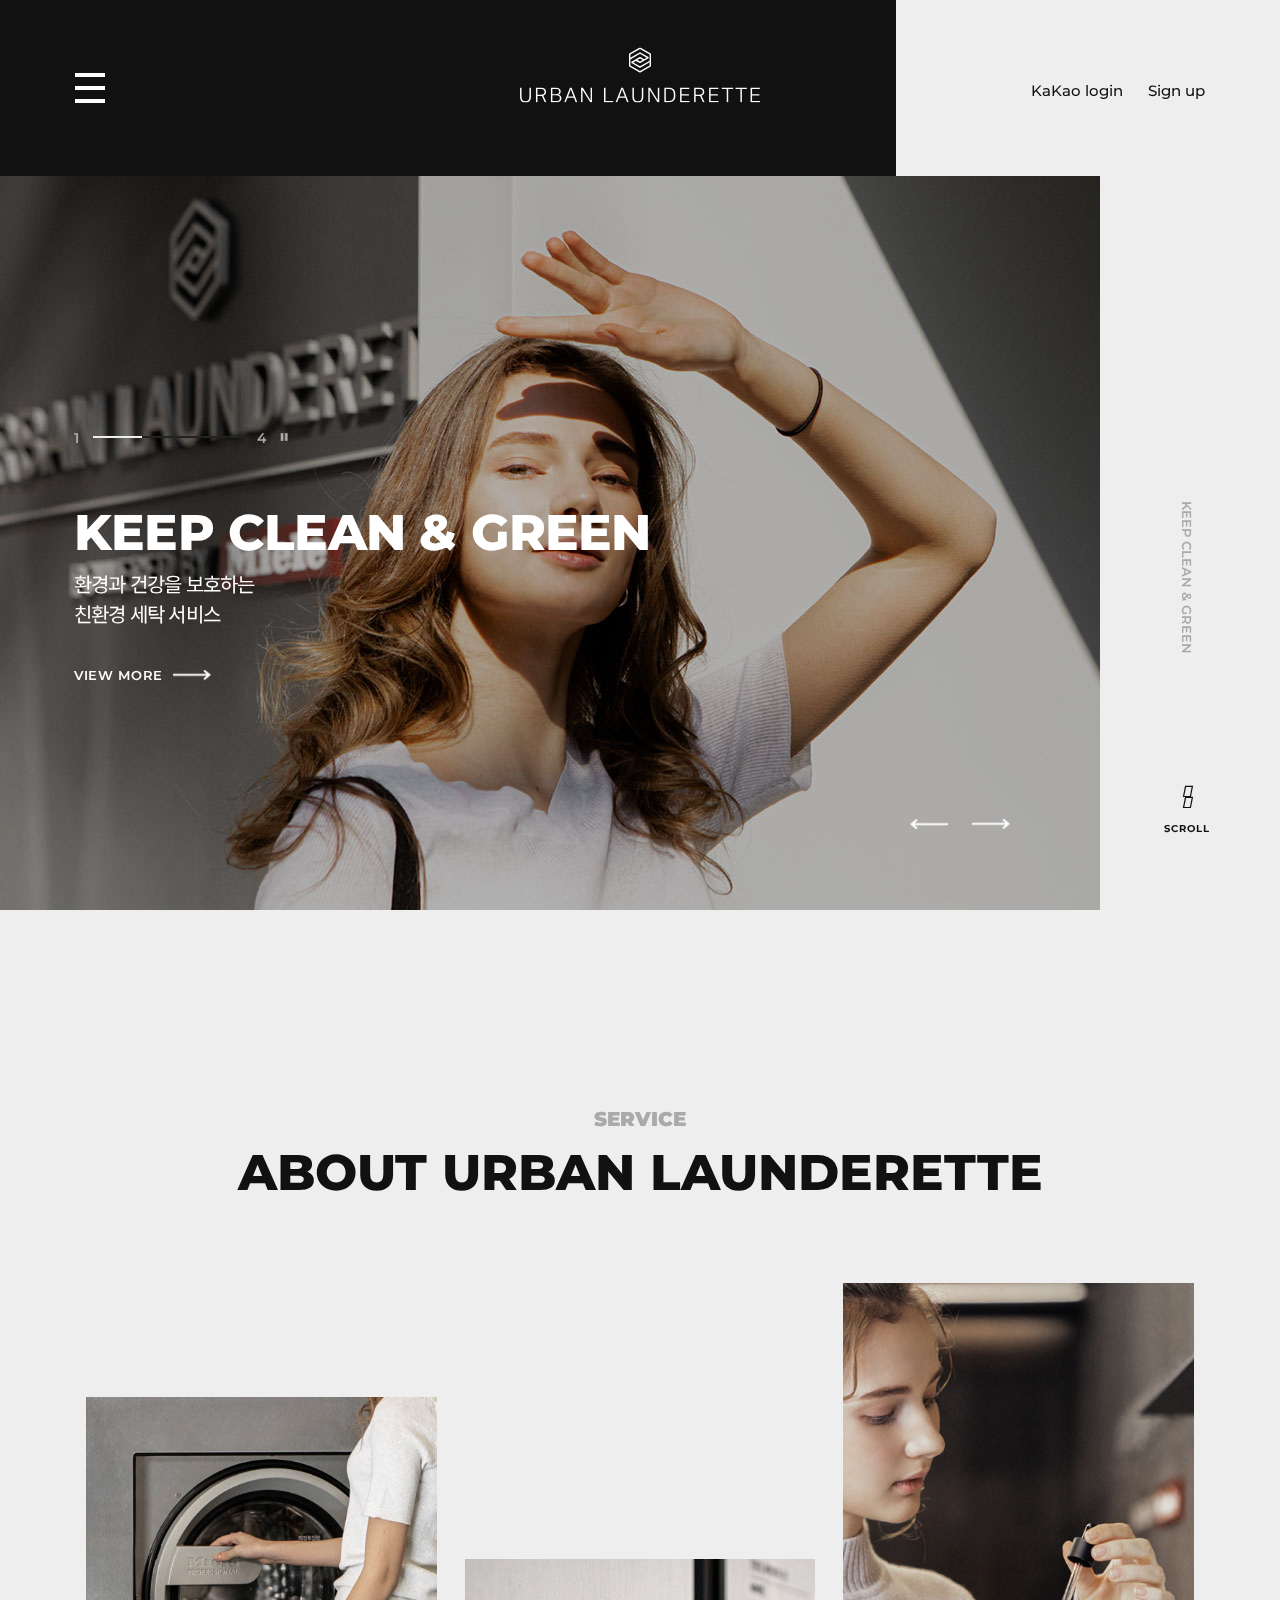
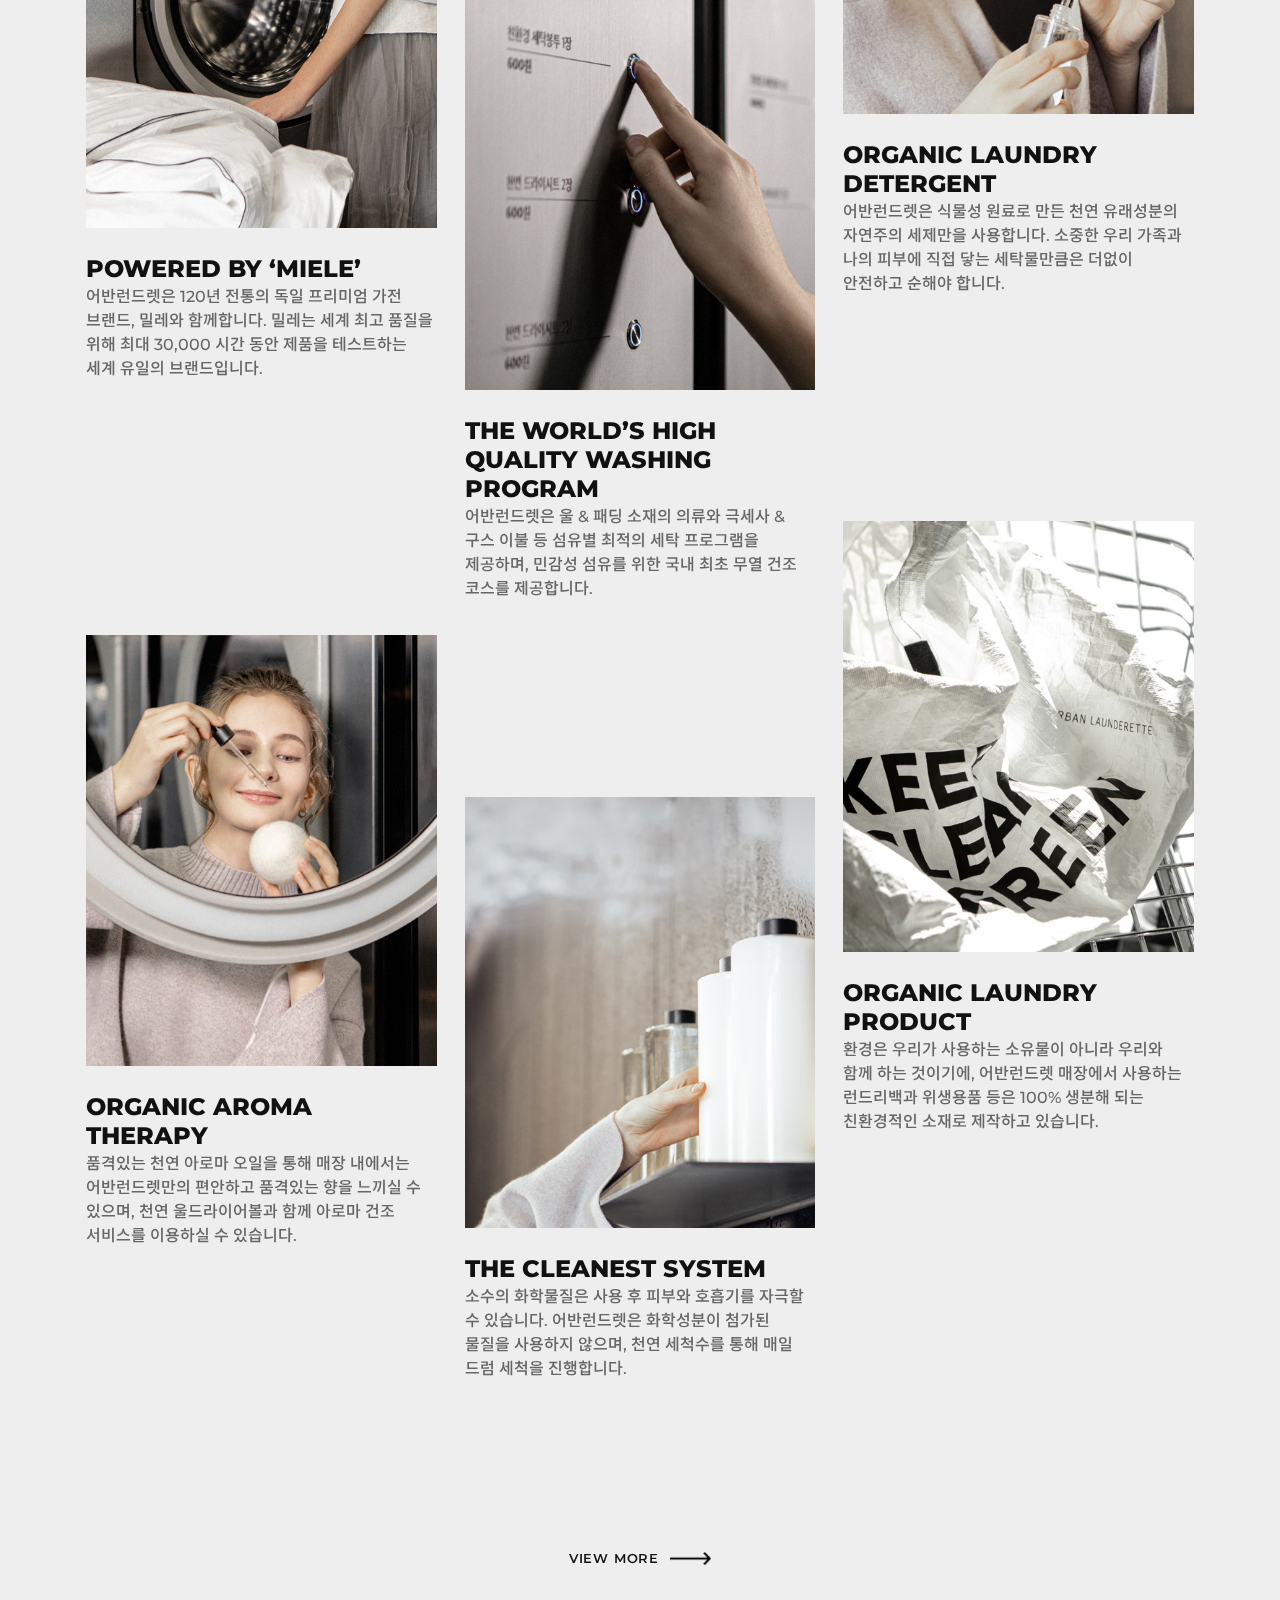
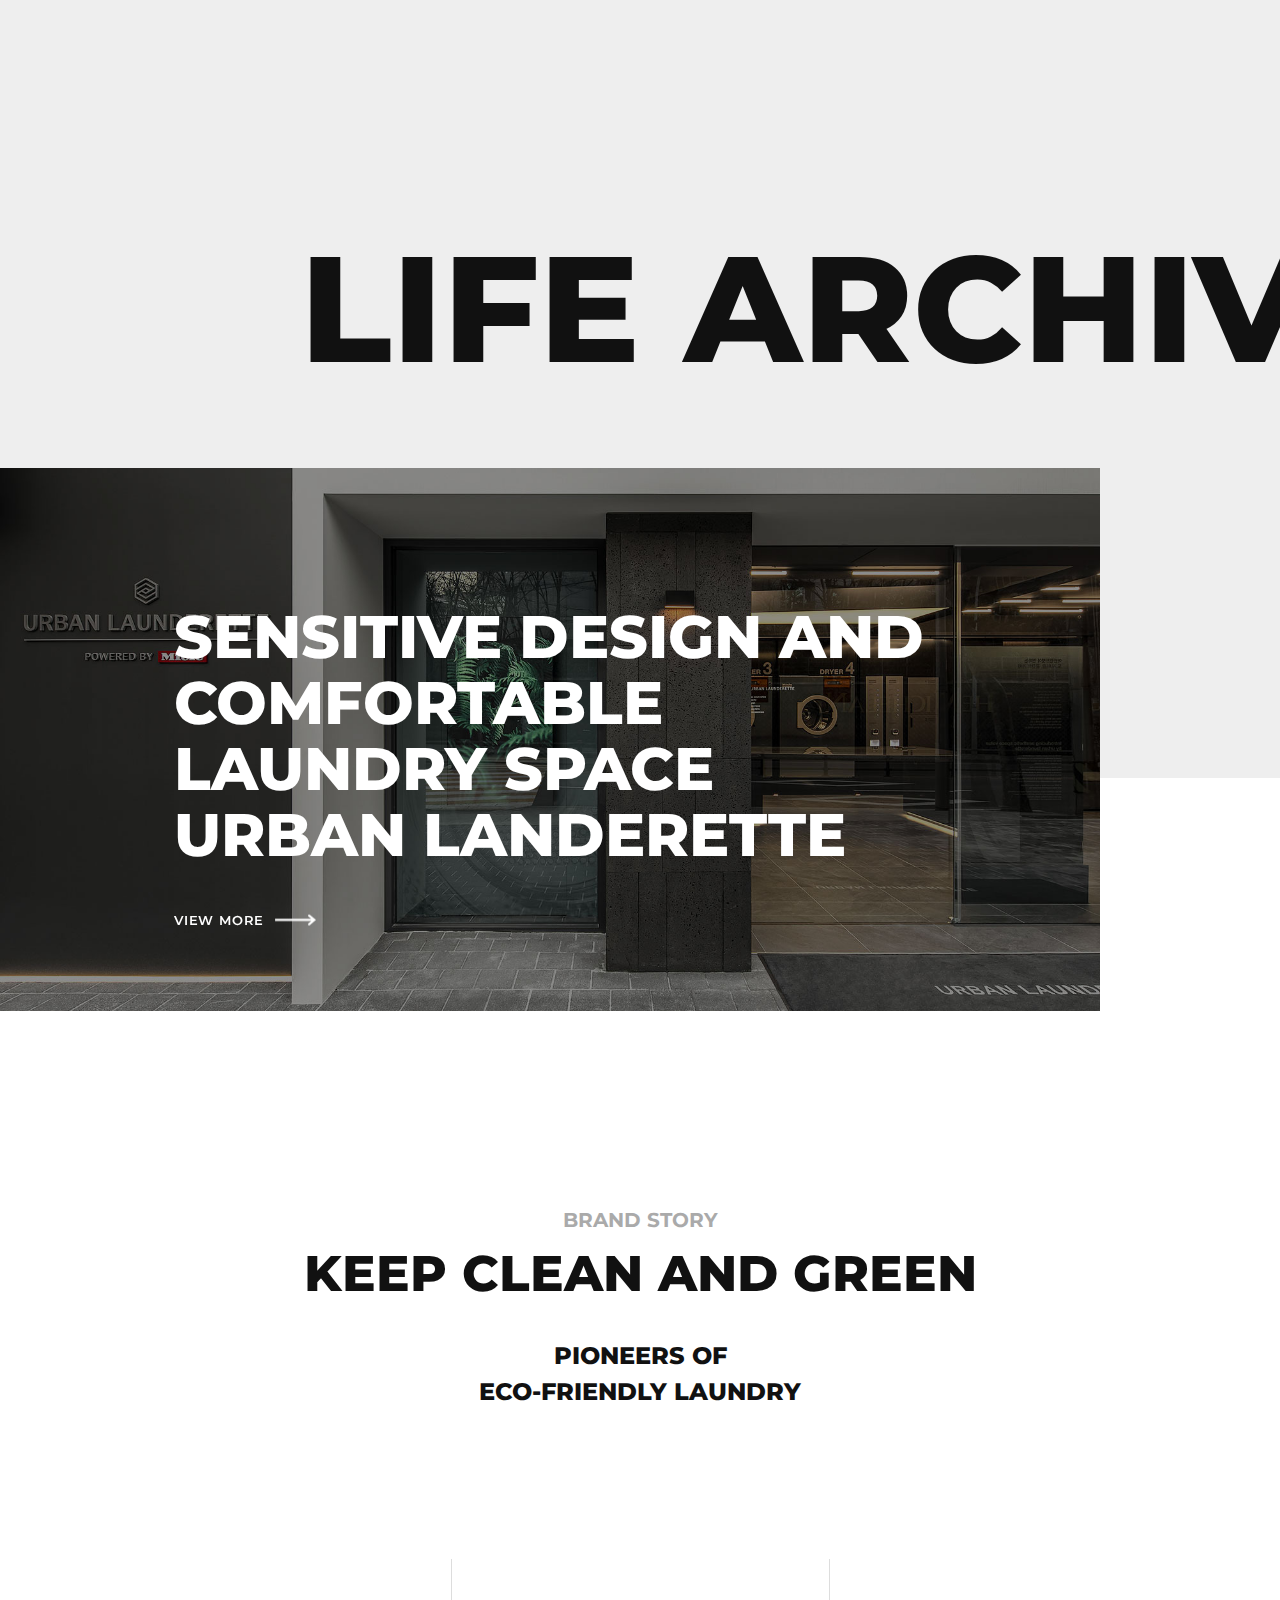
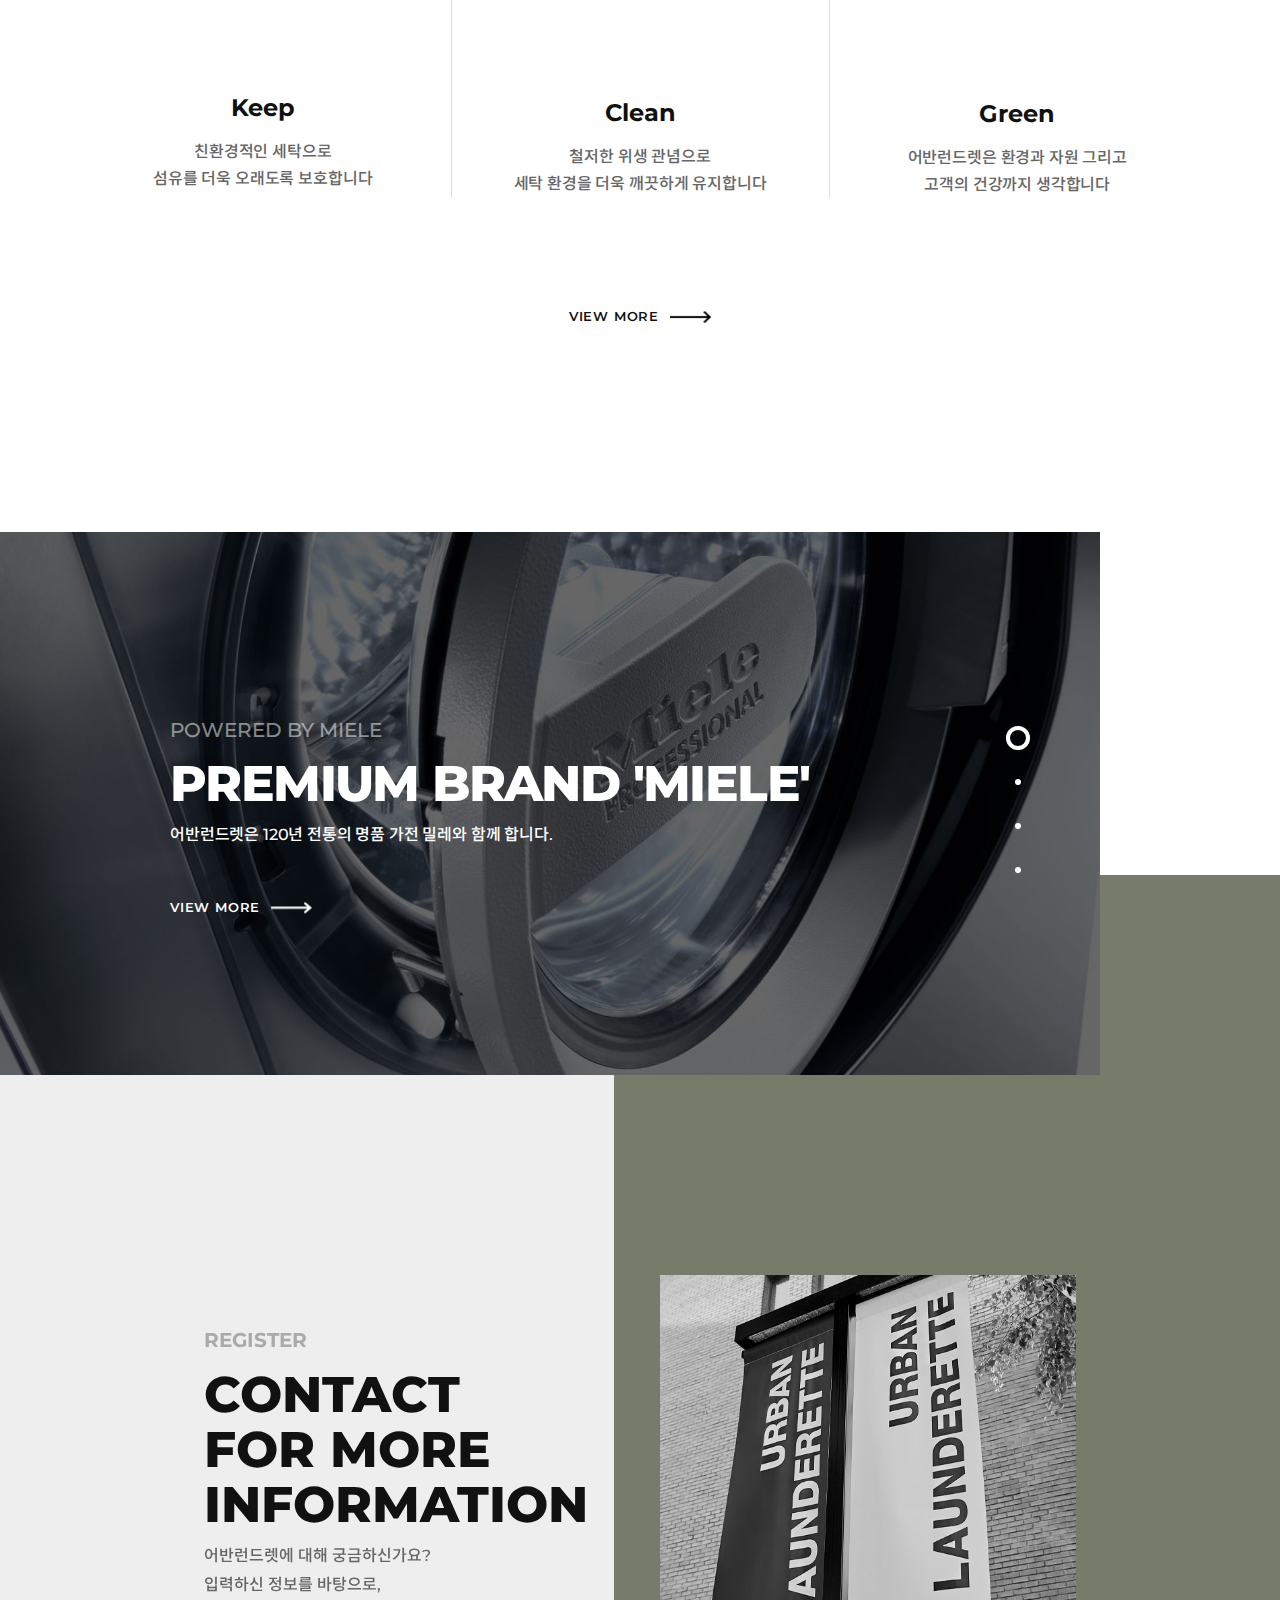
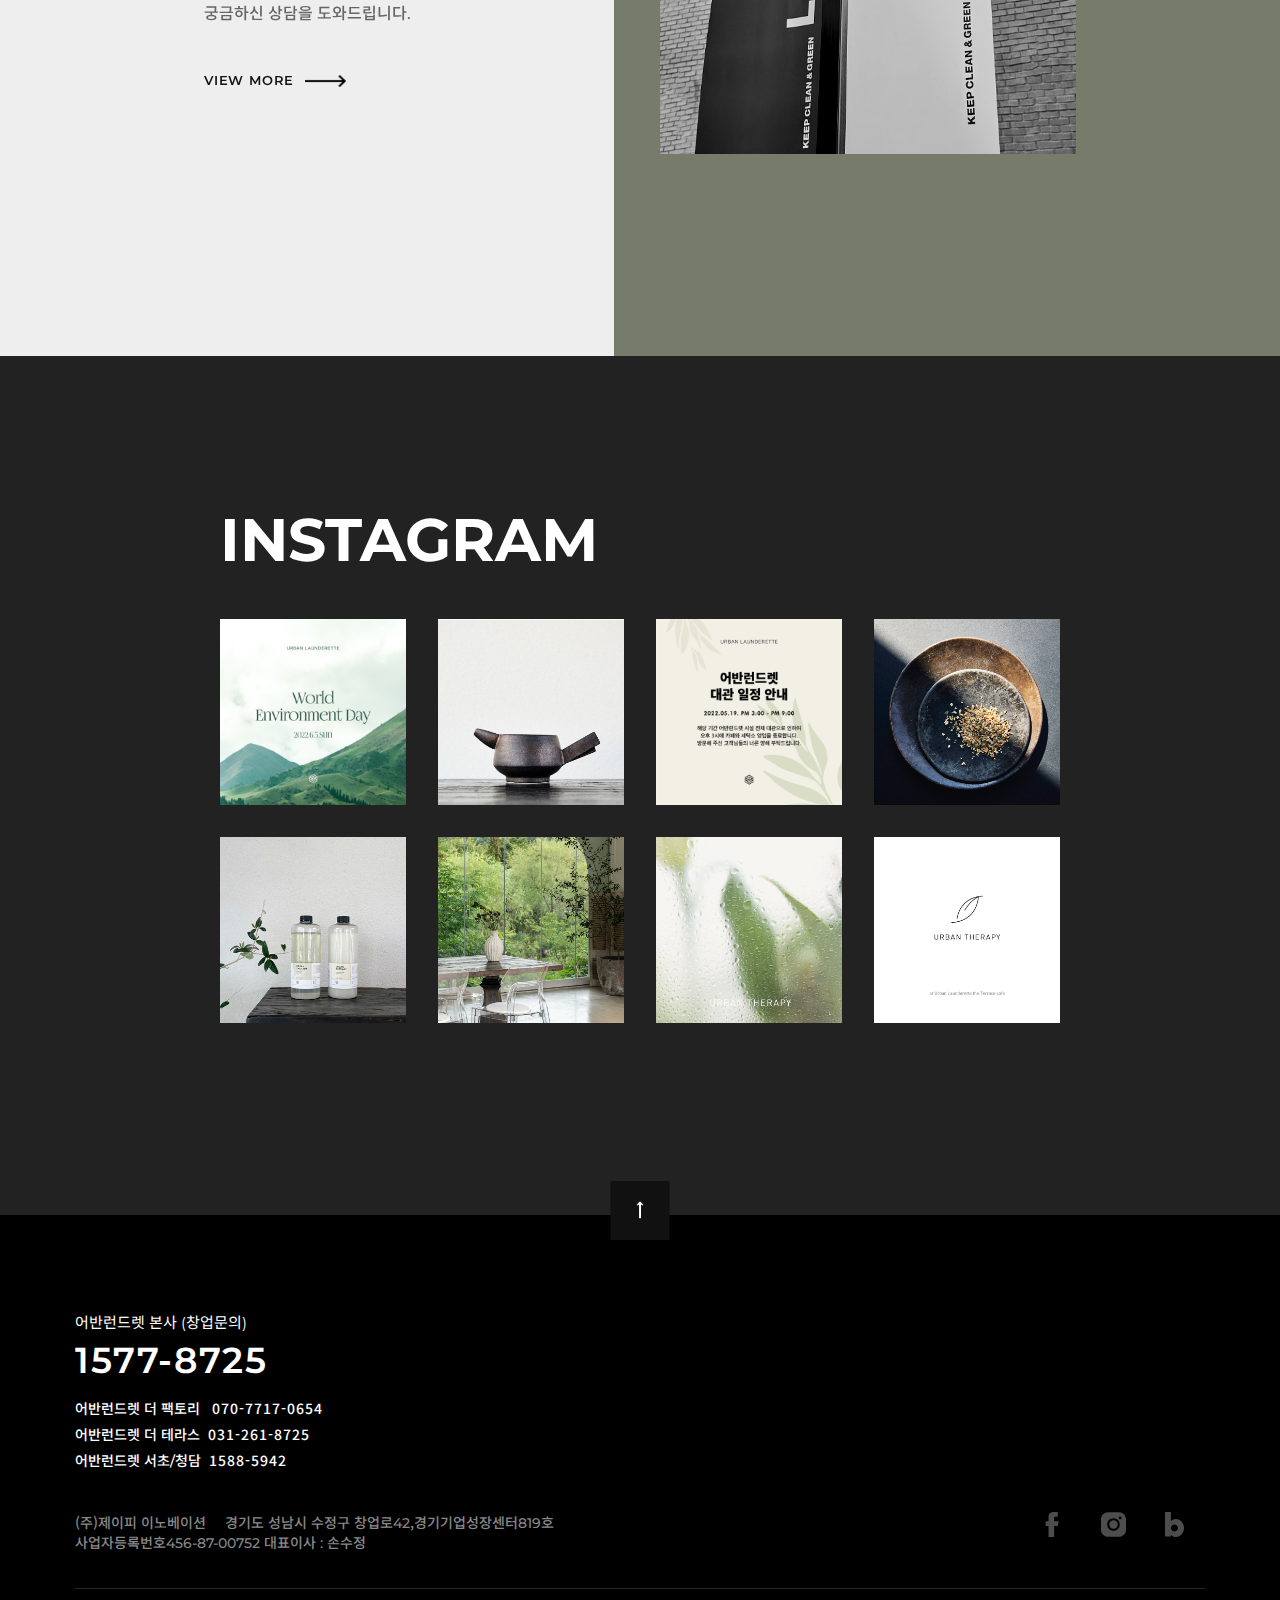
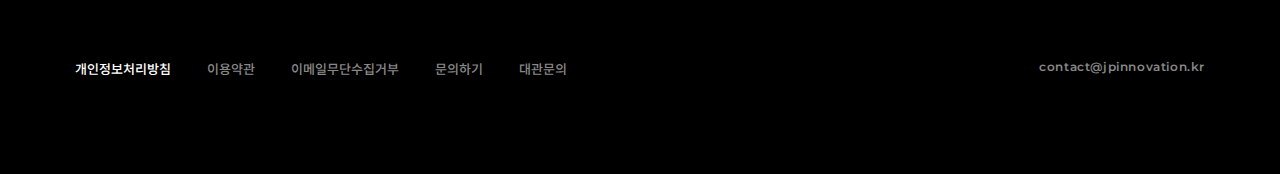
==== commit 1261e972: "first commit" ====
--- a/index.html
+++ b/index.html
@@ -23,7 +23,7 @@
 	<link rel='stylesheet' href='./css/style.css'>
 	
 	<script src='./js/jquery-1.12.4.min.js'></script>
-	<script src="./js/m-script.js" defer></script>
+	<script src="./js/script.js" defer></script>
 
 </head>
 <body>
--- a/css/style.css
+++ b/css/style.css
@@ -1008,7 +1008,6 @@
 }
 #main #main_powered .main_powered_img .main_space_img_container .main_powered_img_area figure {
   width: 100%;
-  height: 100%;
   position: absolute;
   top: 0;
   overflow: hidden;
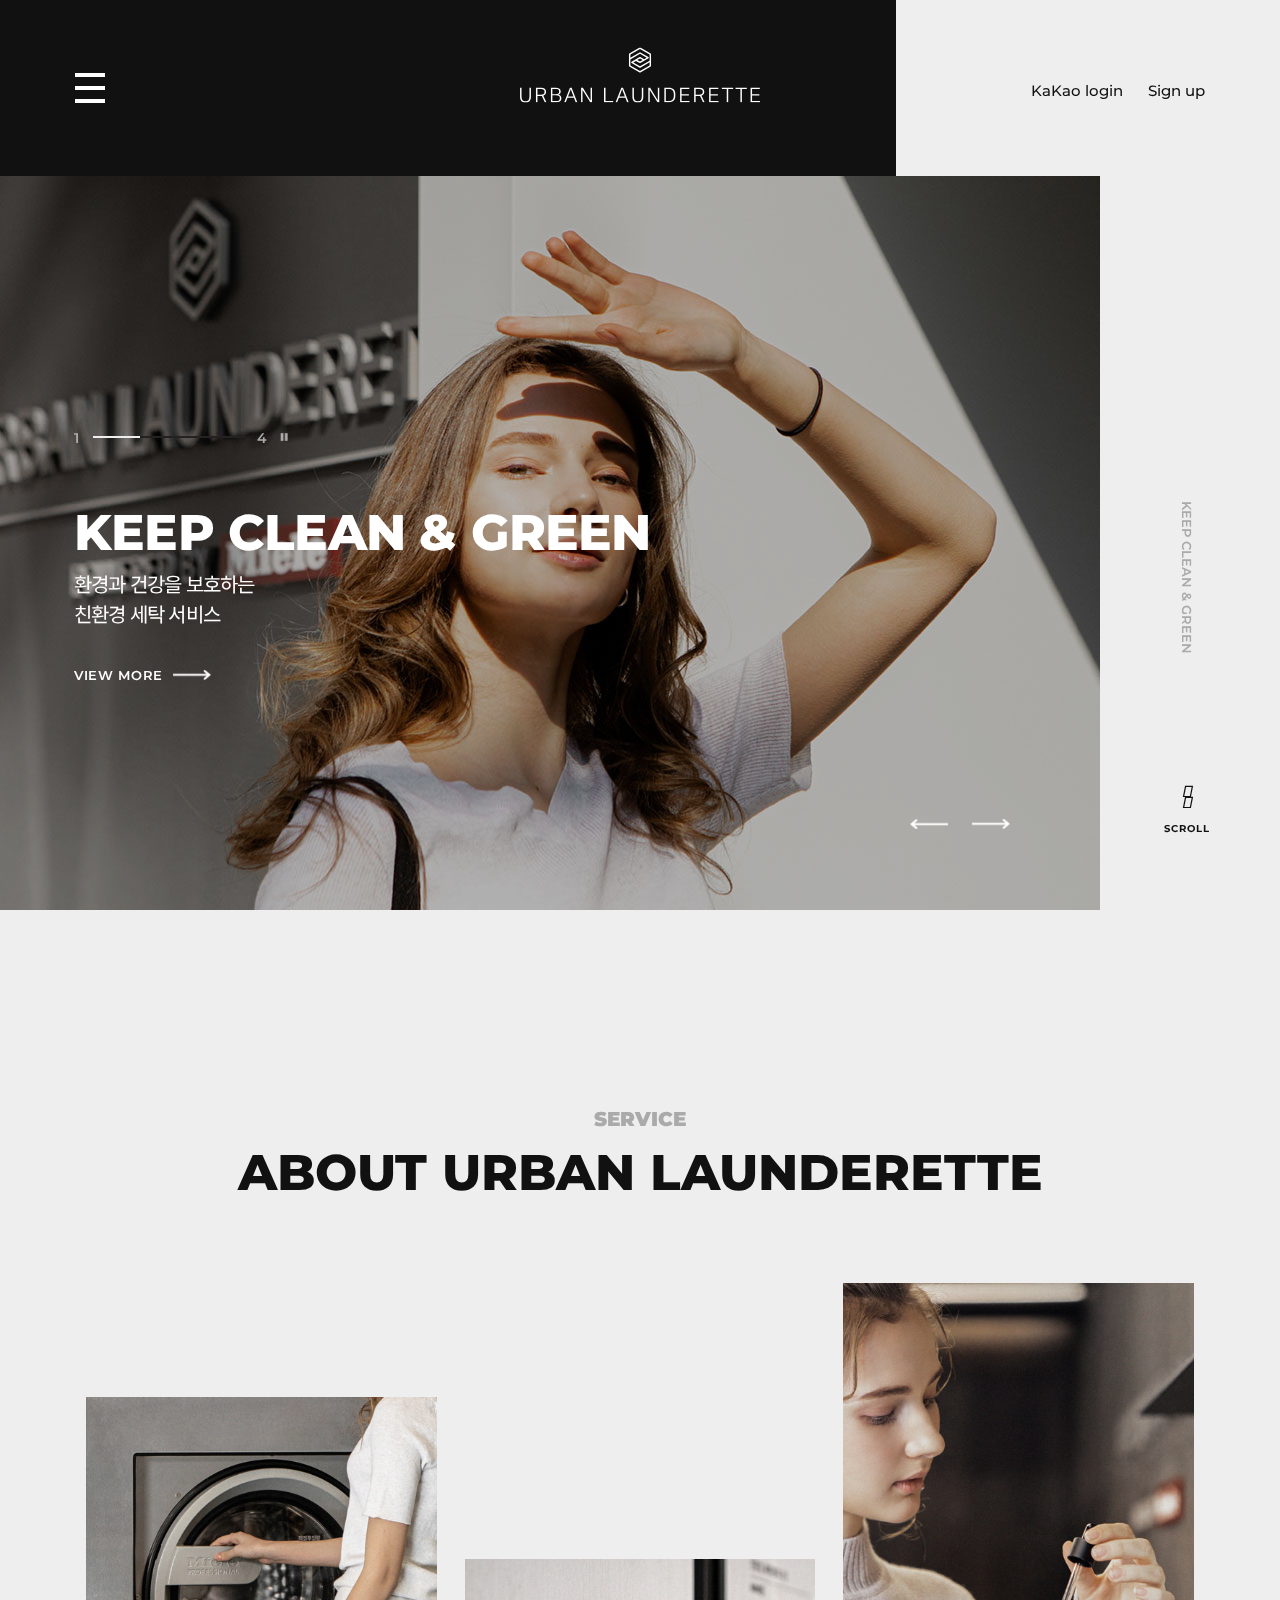
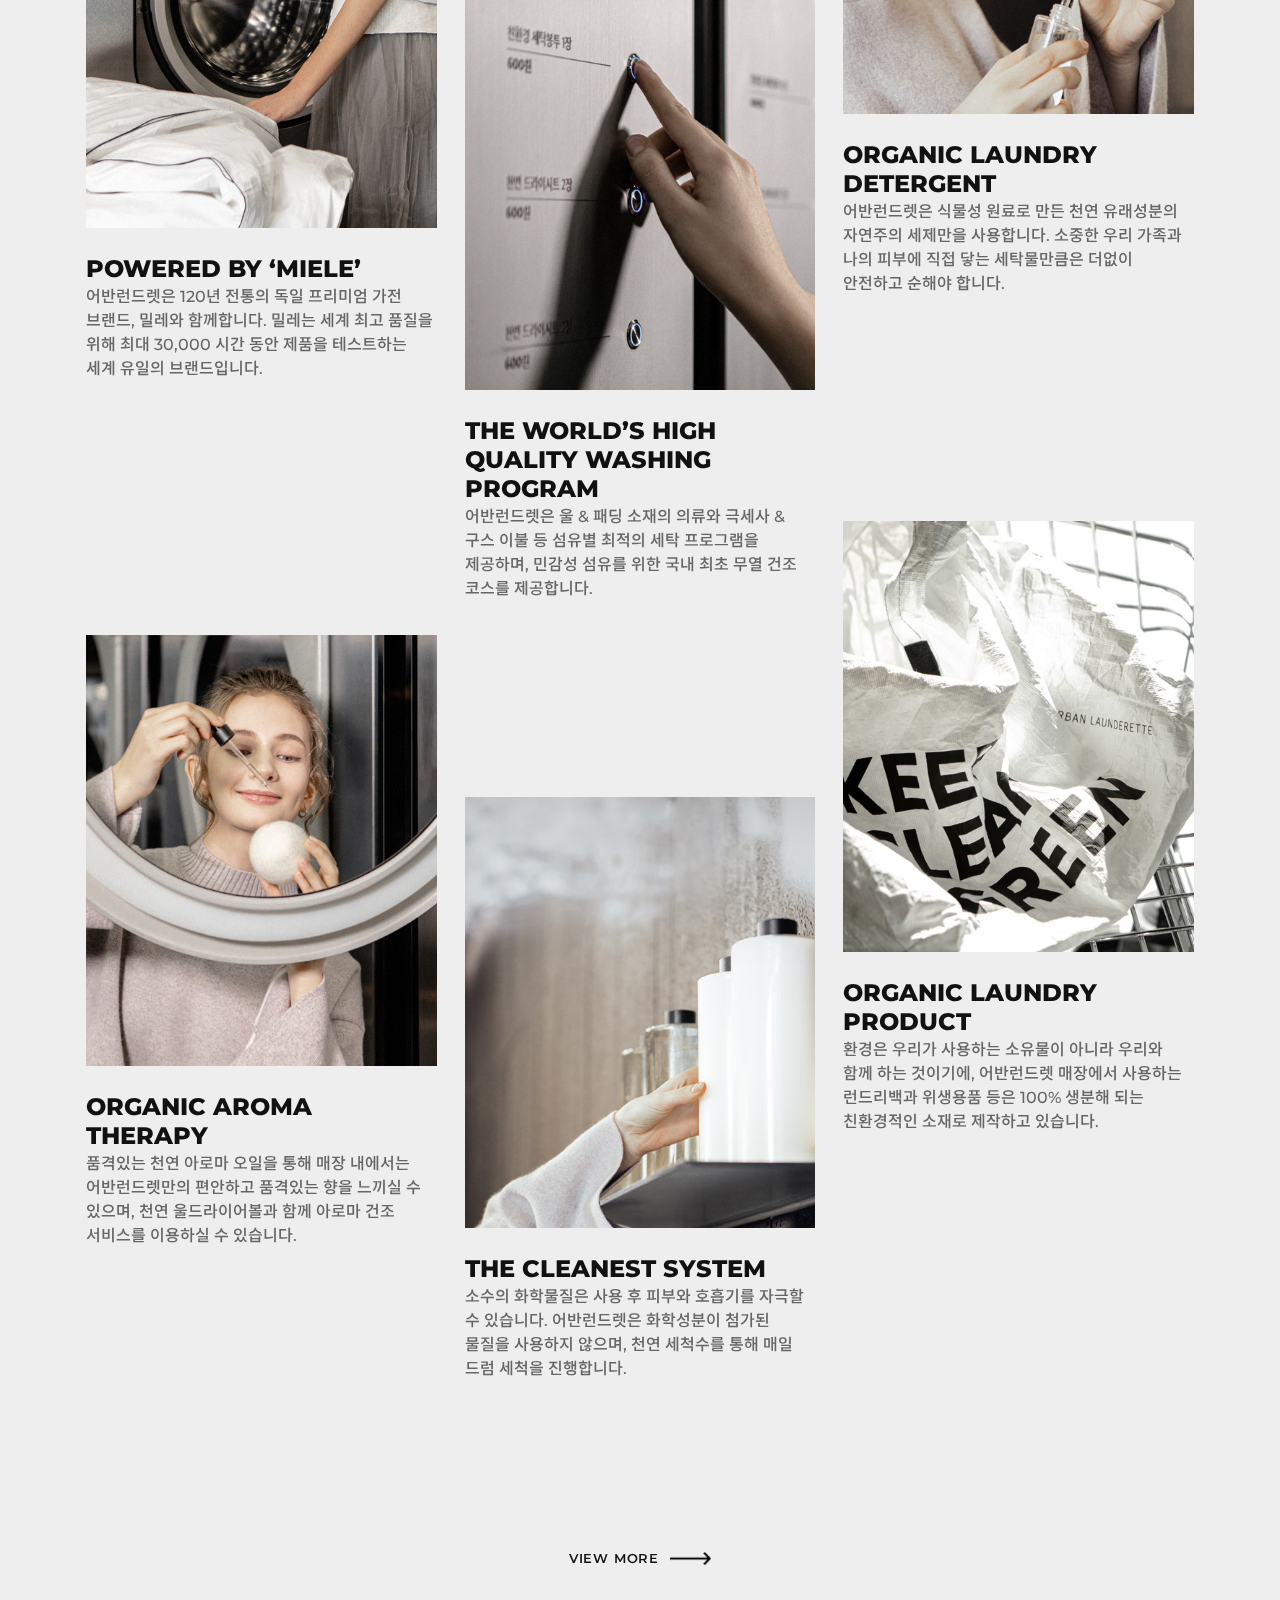
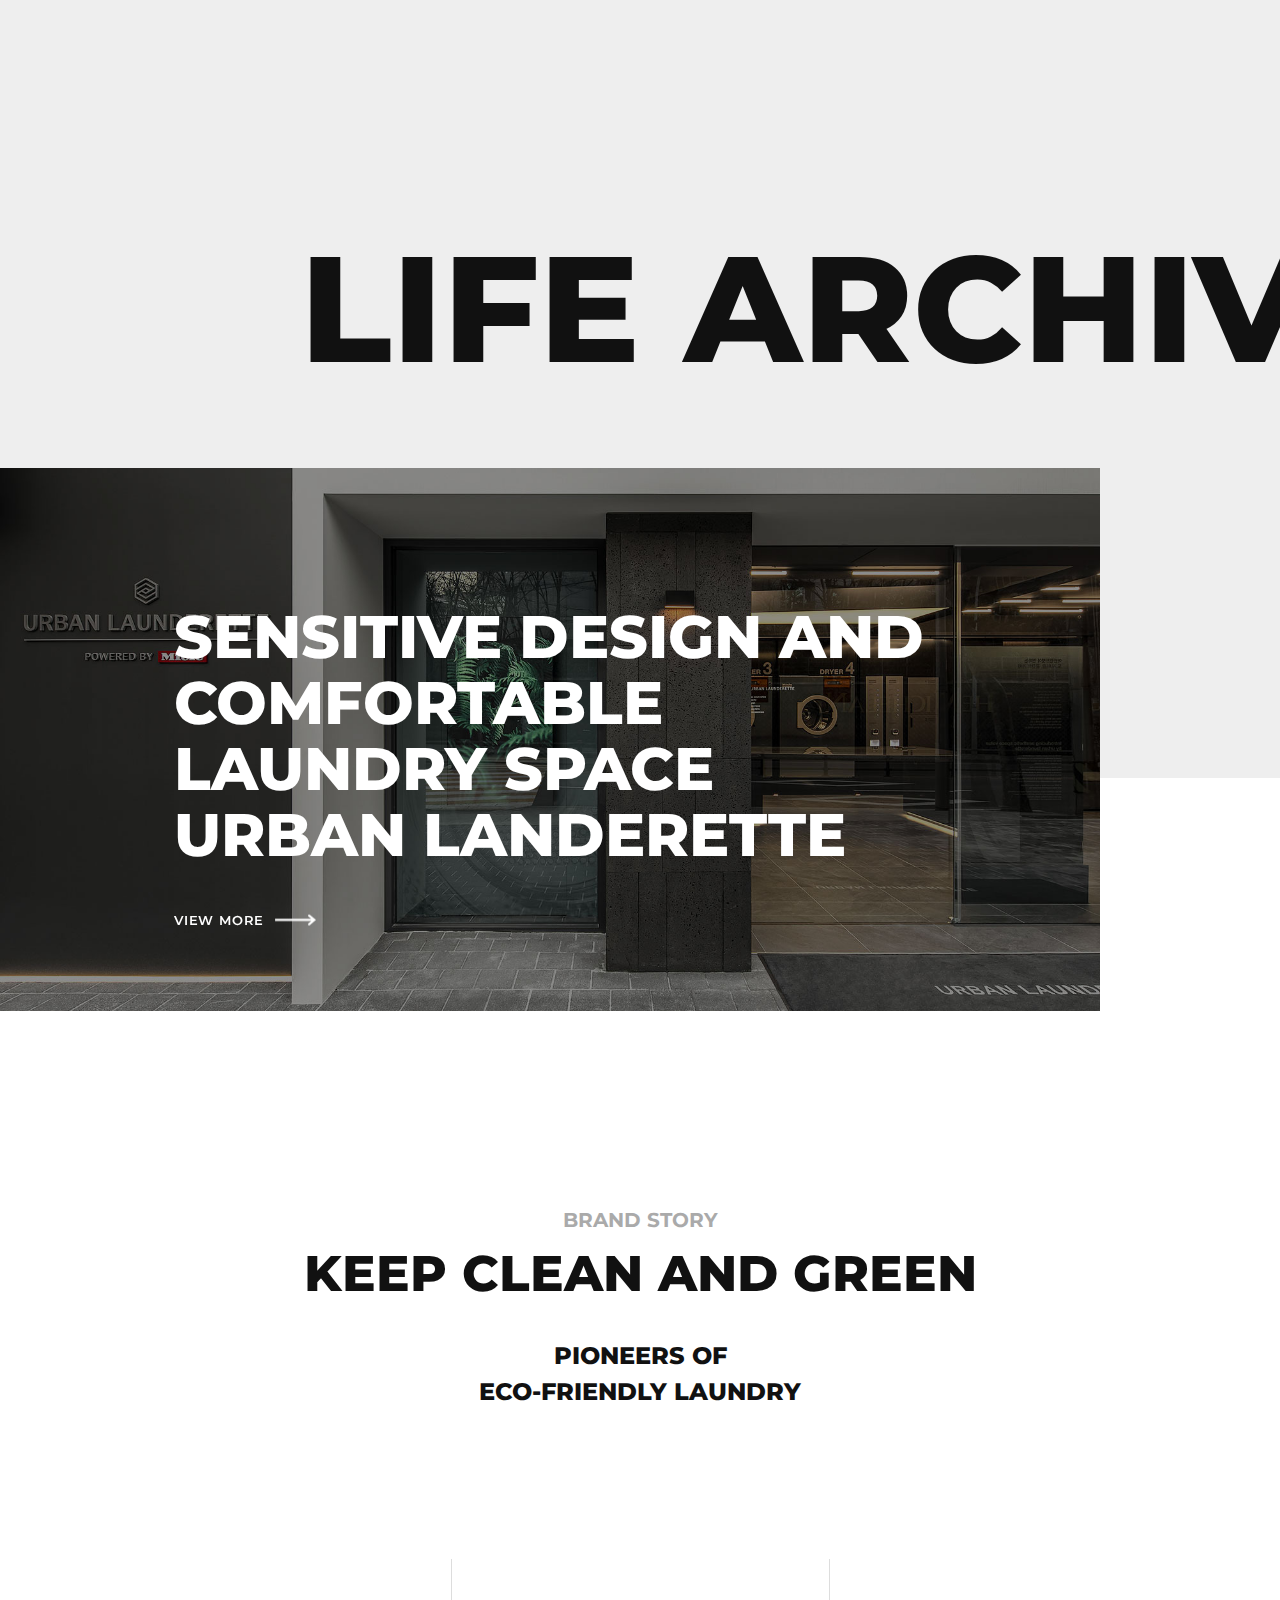
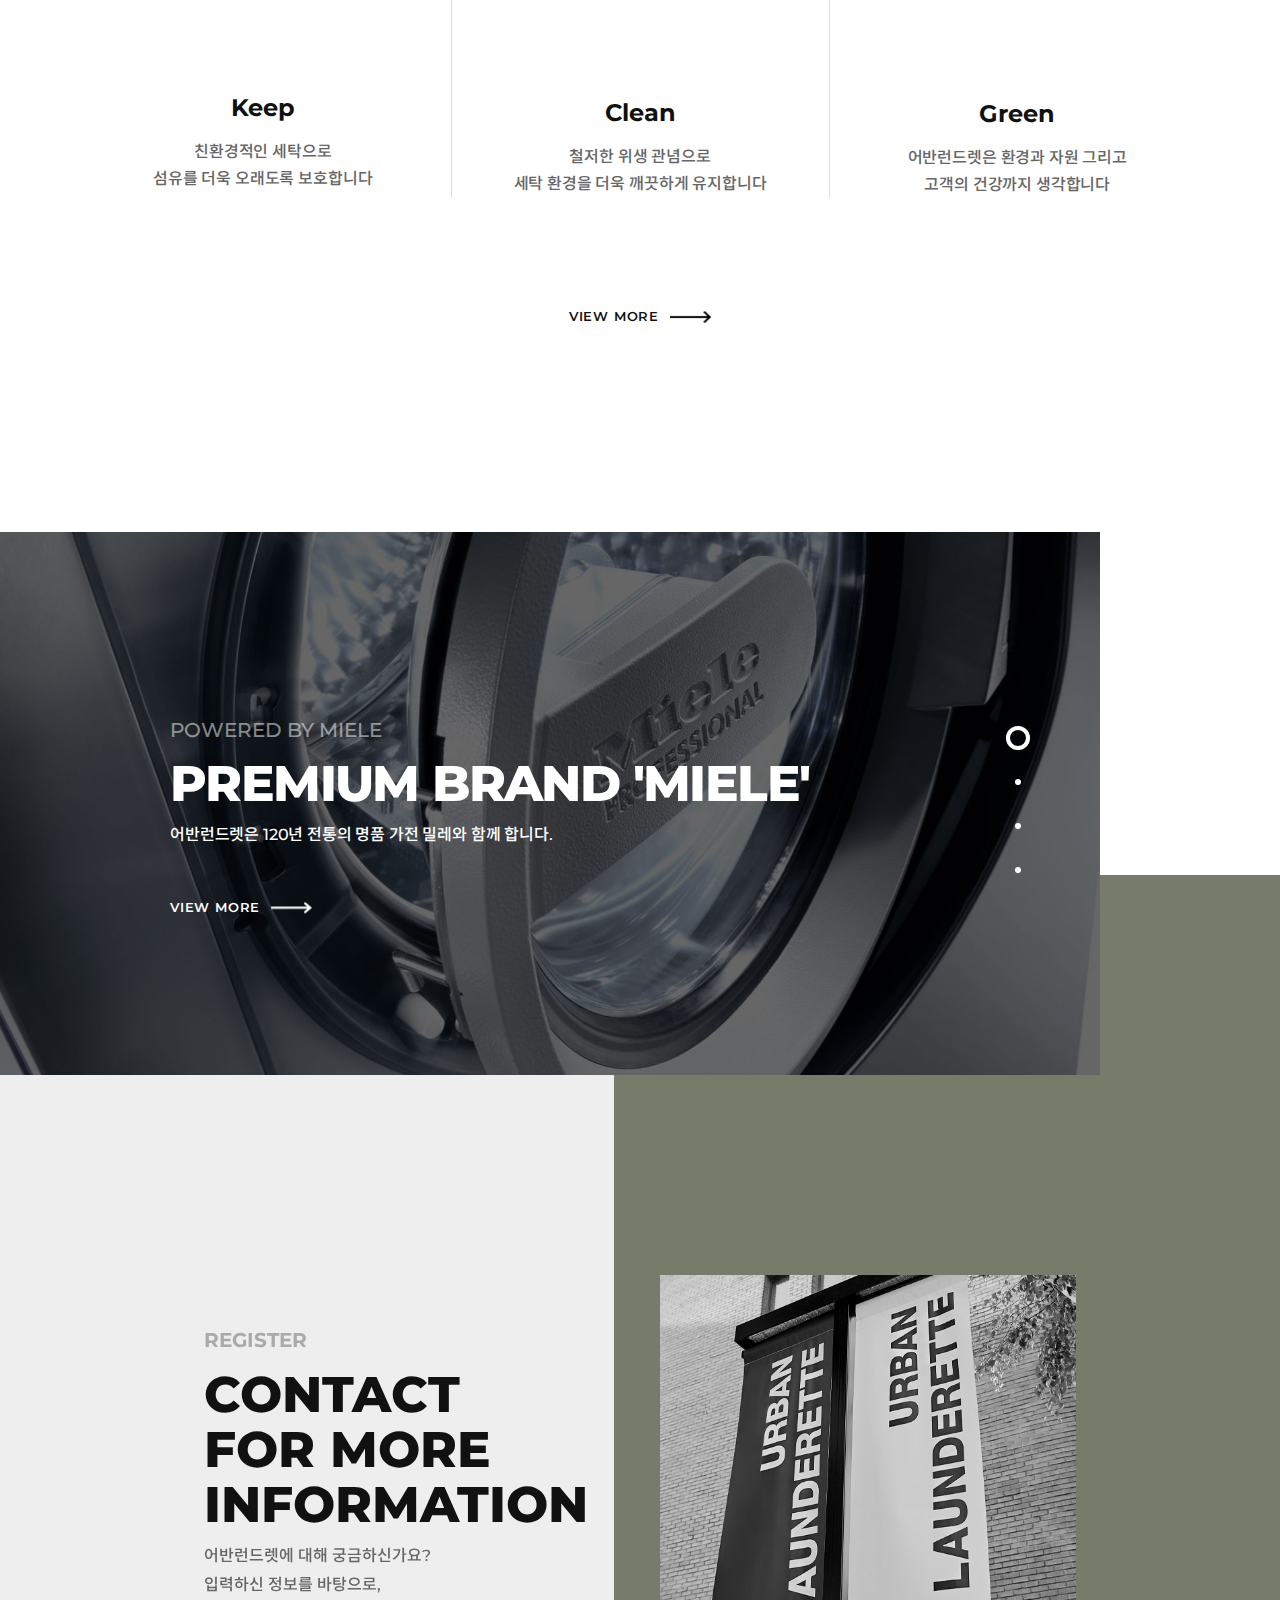
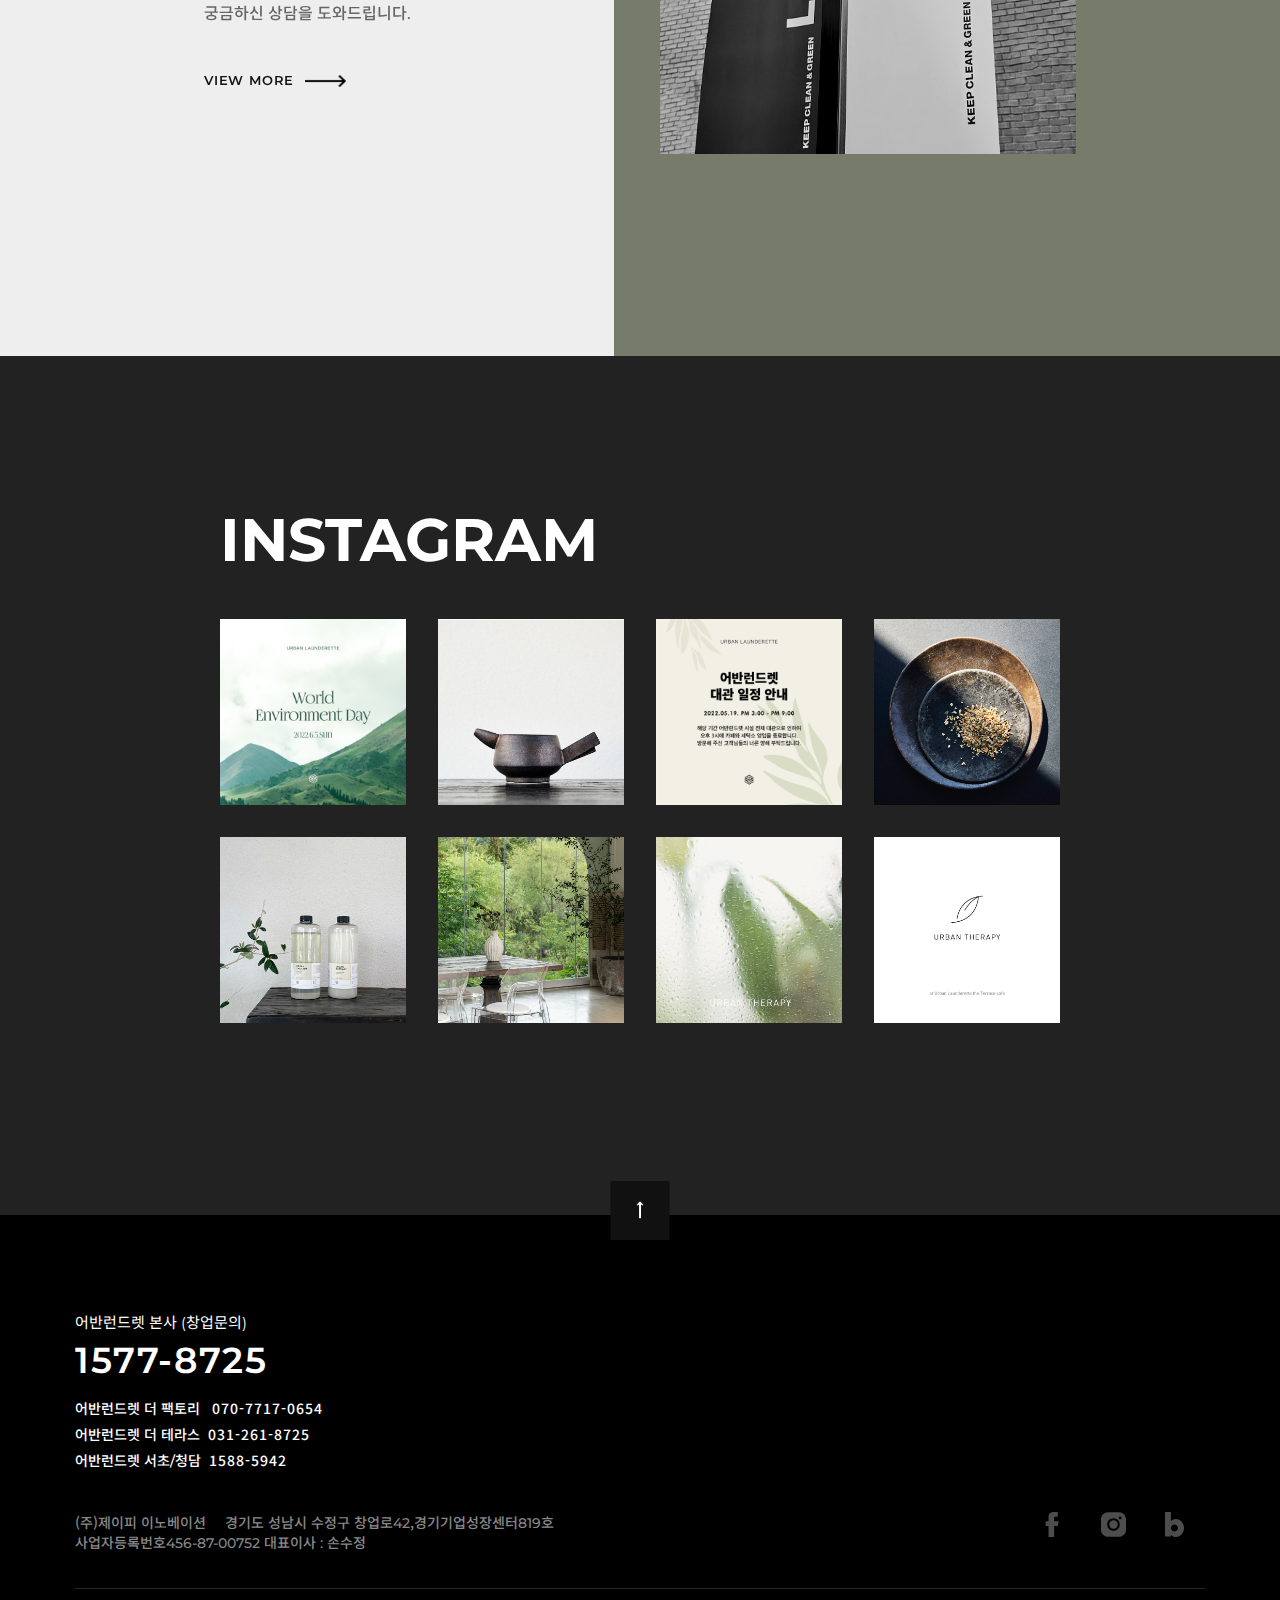
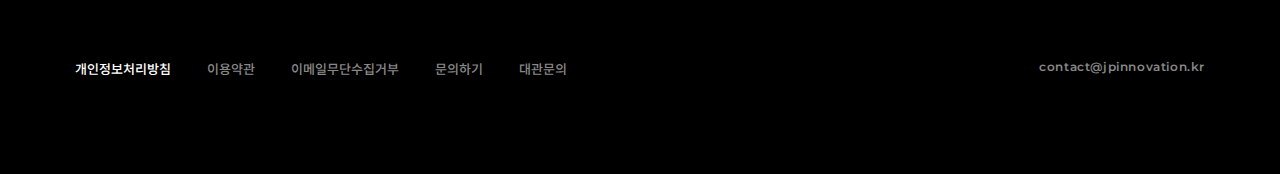
==== commit b0f2a993: "a" ====
--- a/index.html
+++ b/index.html
@@ -9,7 +9,7 @@
 	<meta name='Keywords' content='html5, css3, 웹표준, 어반런드렛, 세탁기'>
 	<meta name='Author' content='imsuyeaon'>
 	<meta name='Publisher' content='imsuyeaon'>
-	<meta name='Description' content='웹접근성, 웹표준을 준수한 어반런드렛 클론 코딩입니다.'>
+	<meta name='Description' content='웹접근성,웹표준을 준수한 어반런드렛 클론 코딩입니다.'>
 	<meta name='Author-Date' content='2022/12/08'>
 	<meta name='Robots' content='index,follow'>
 	
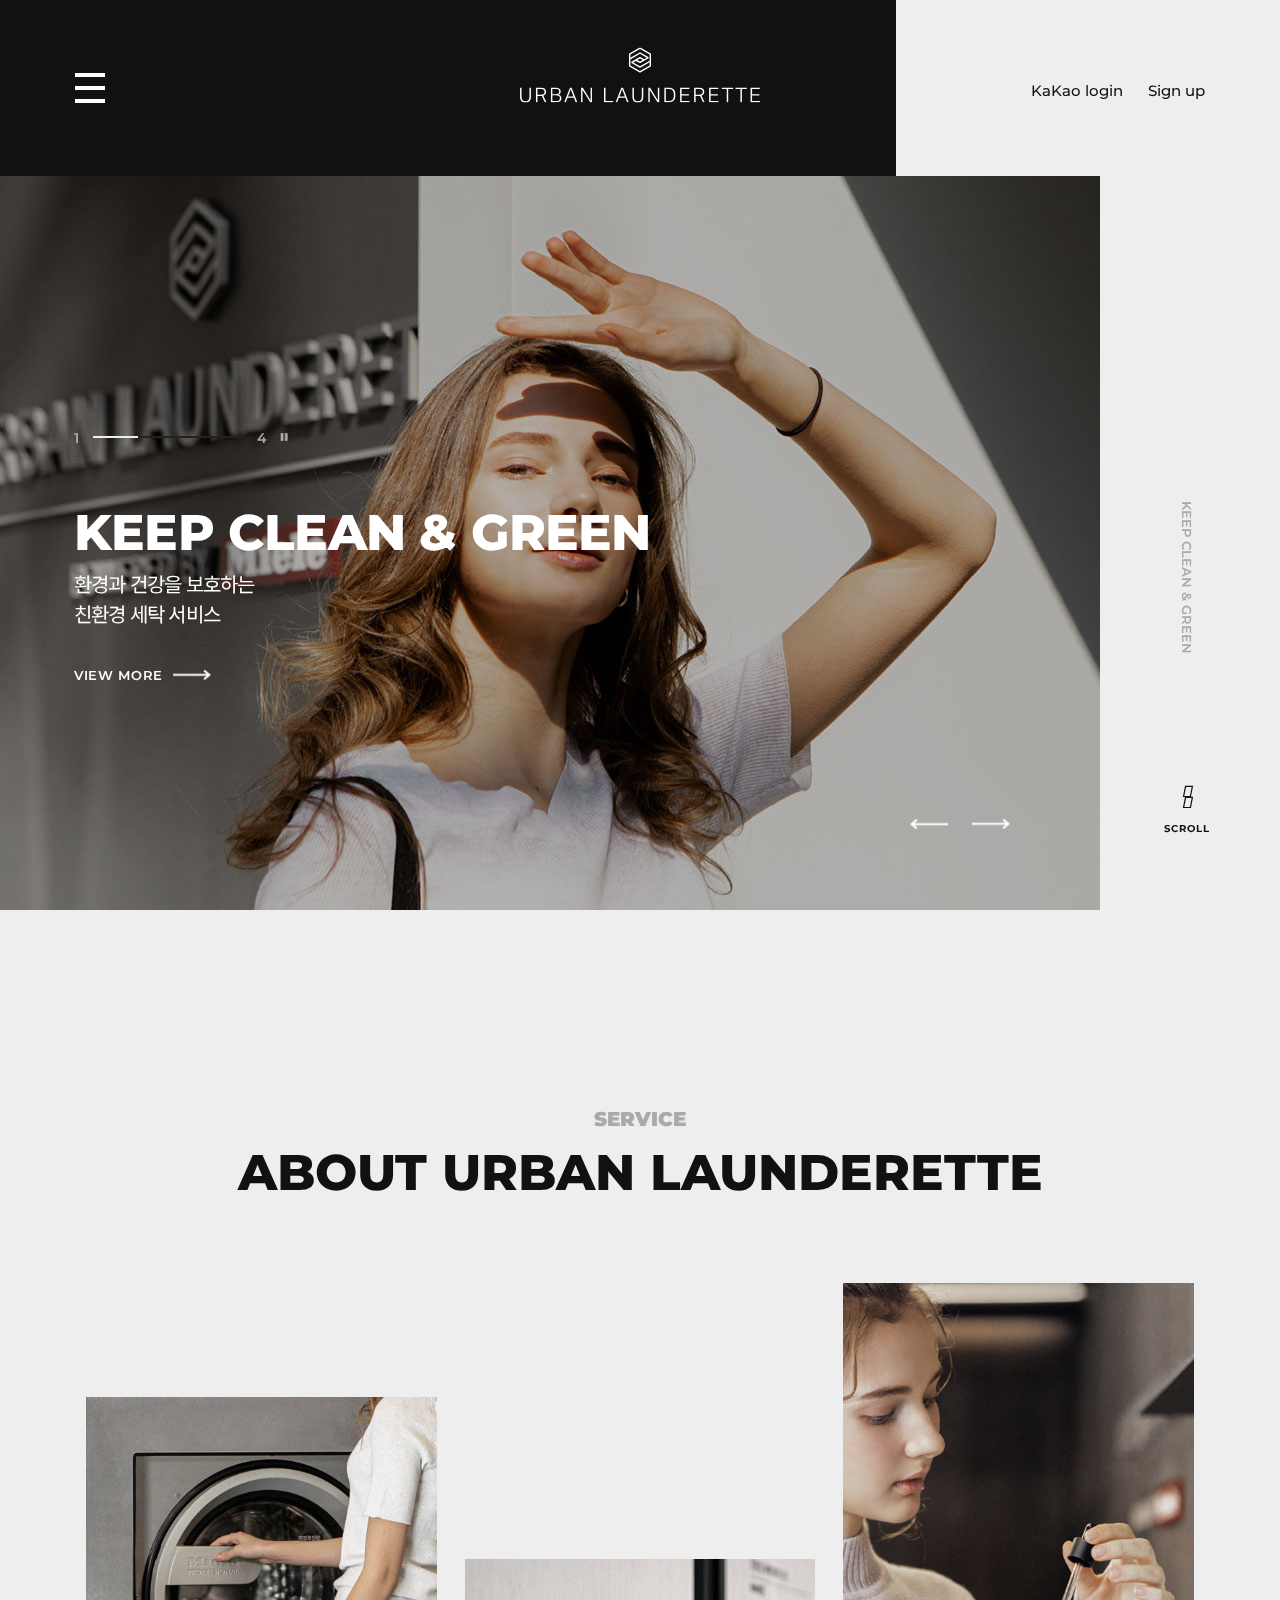
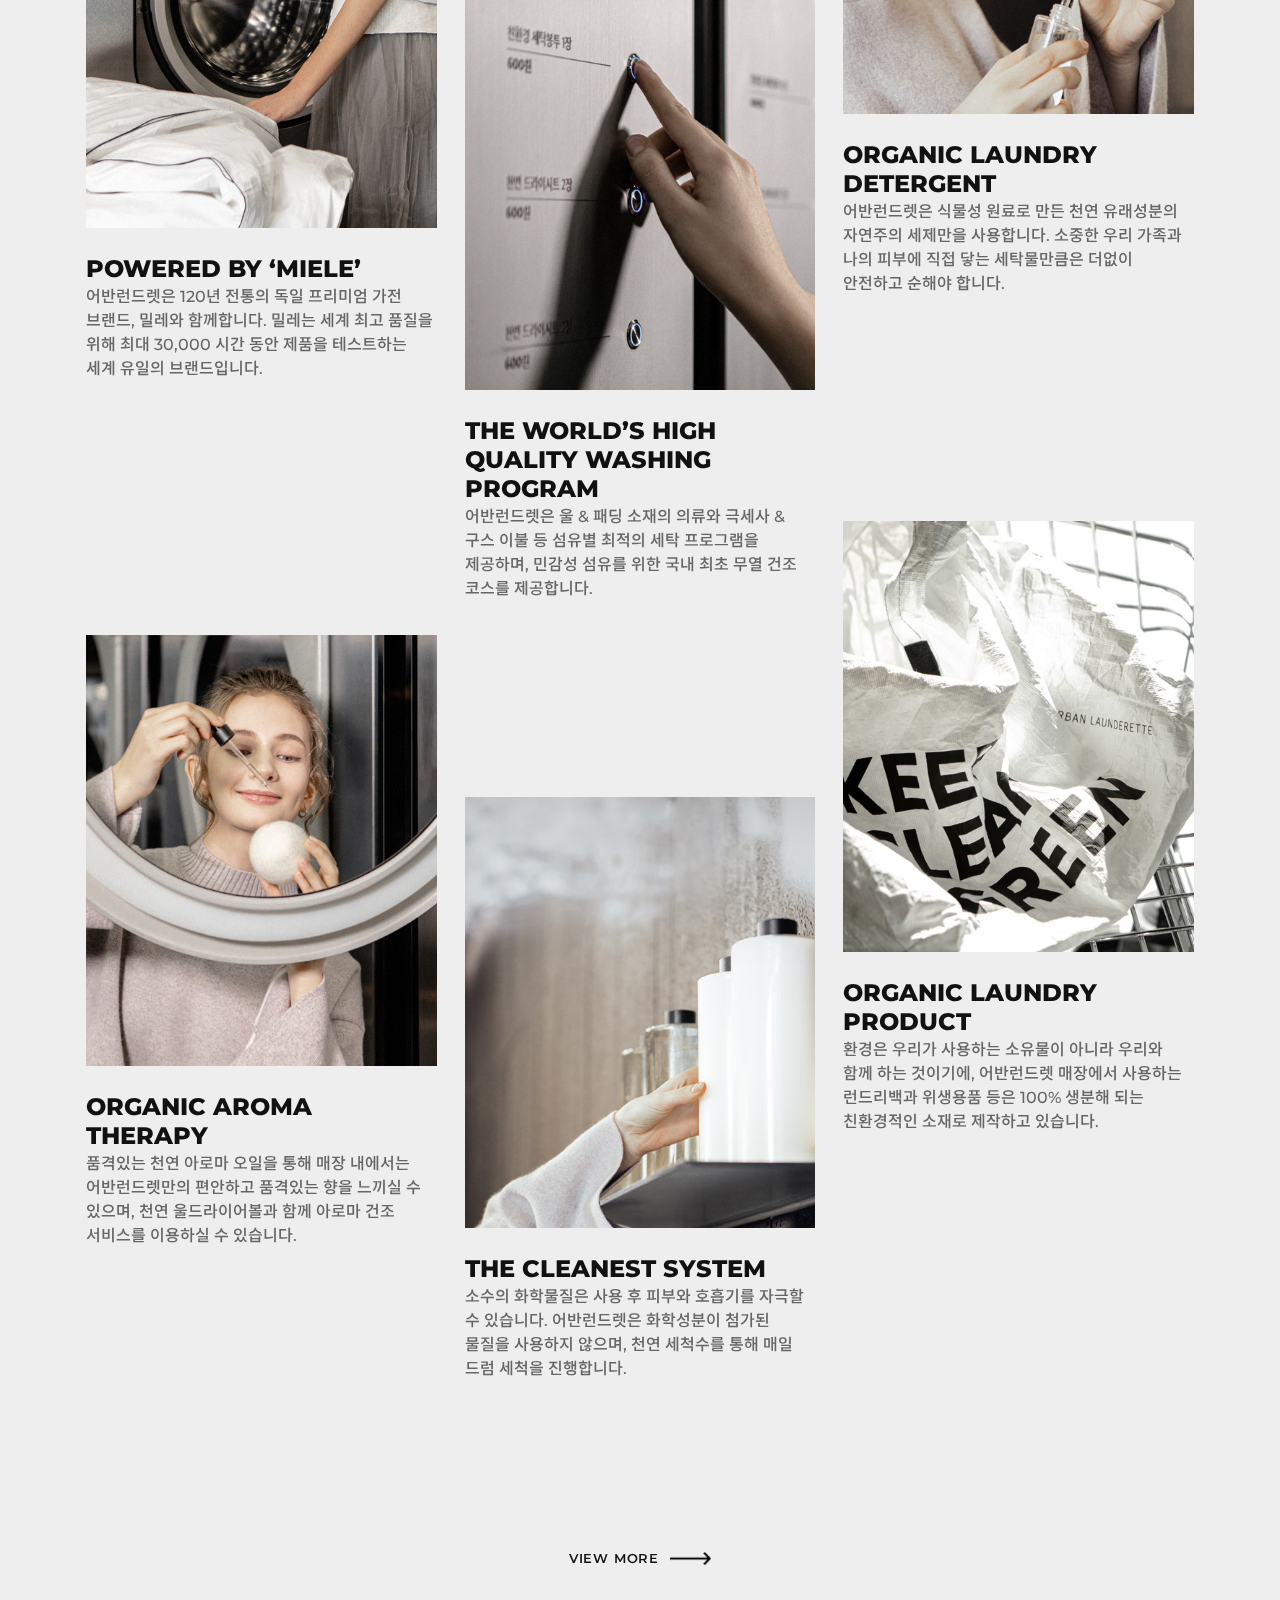
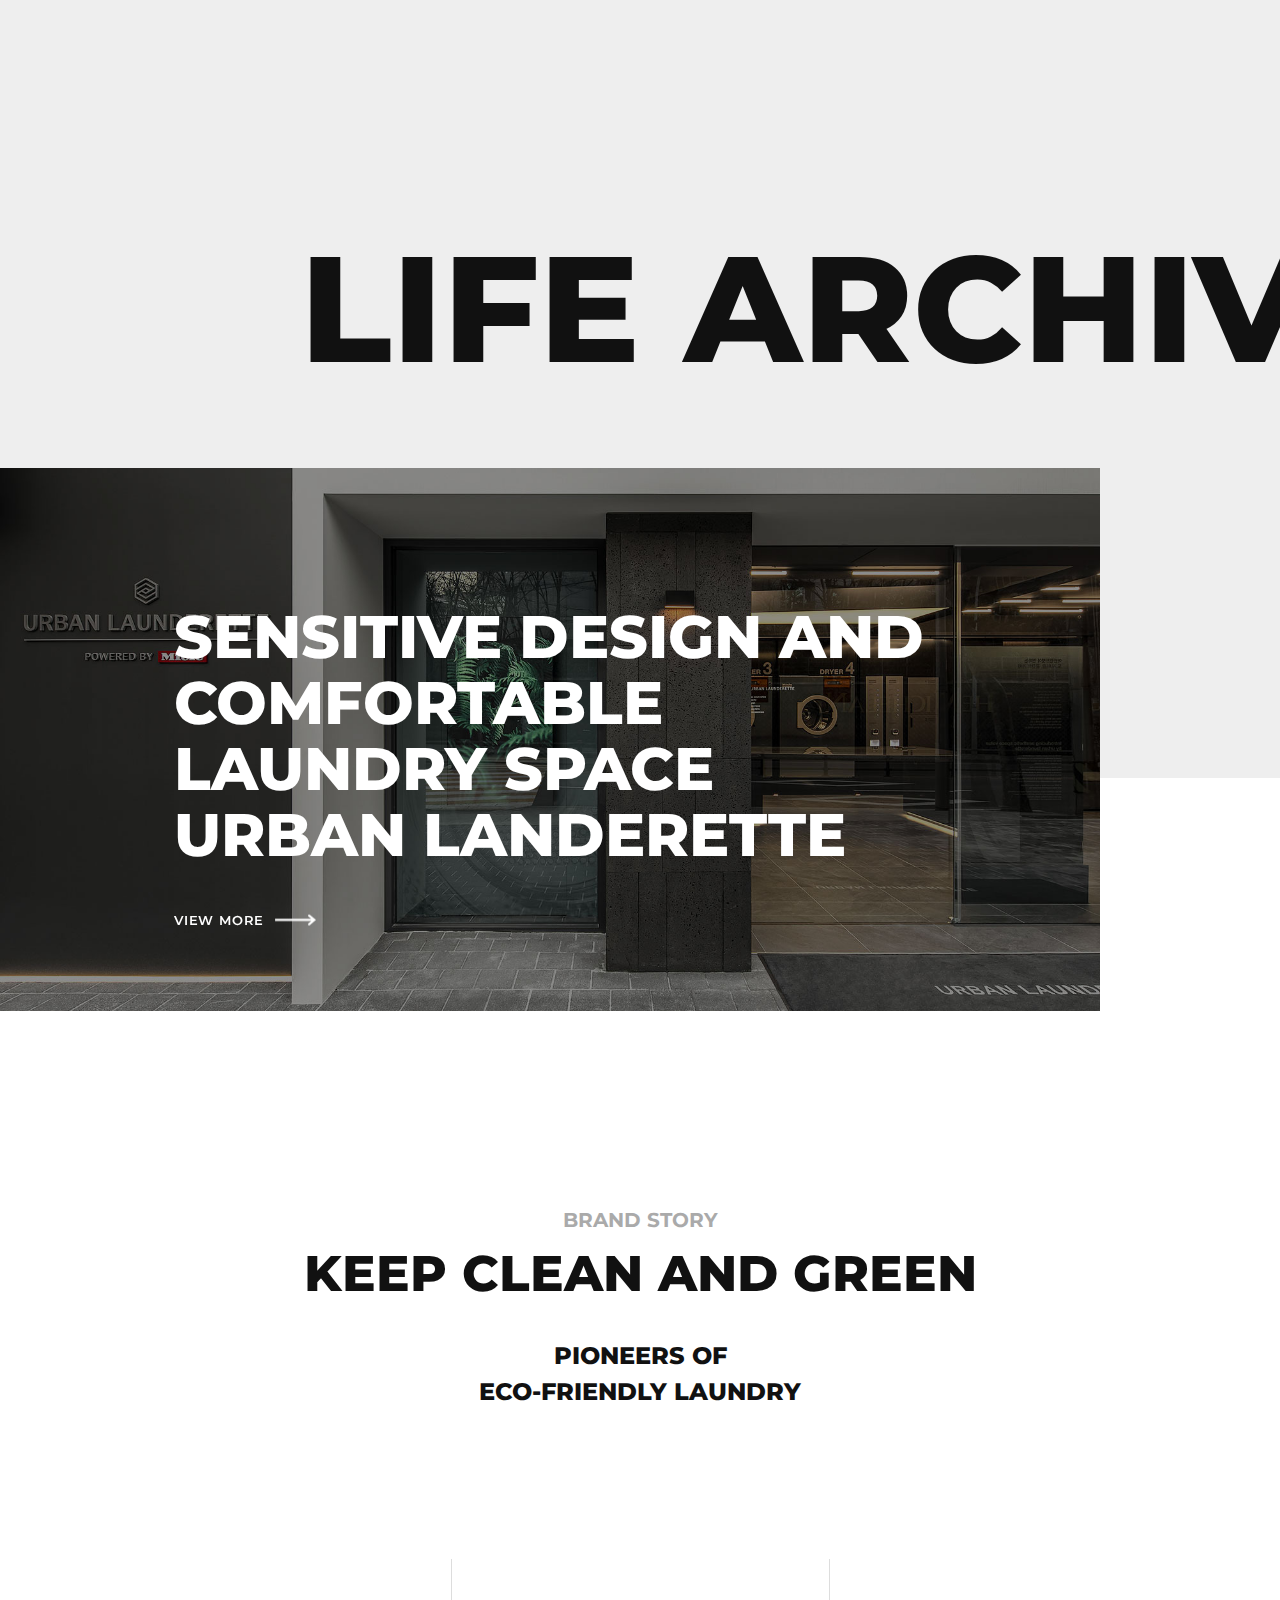
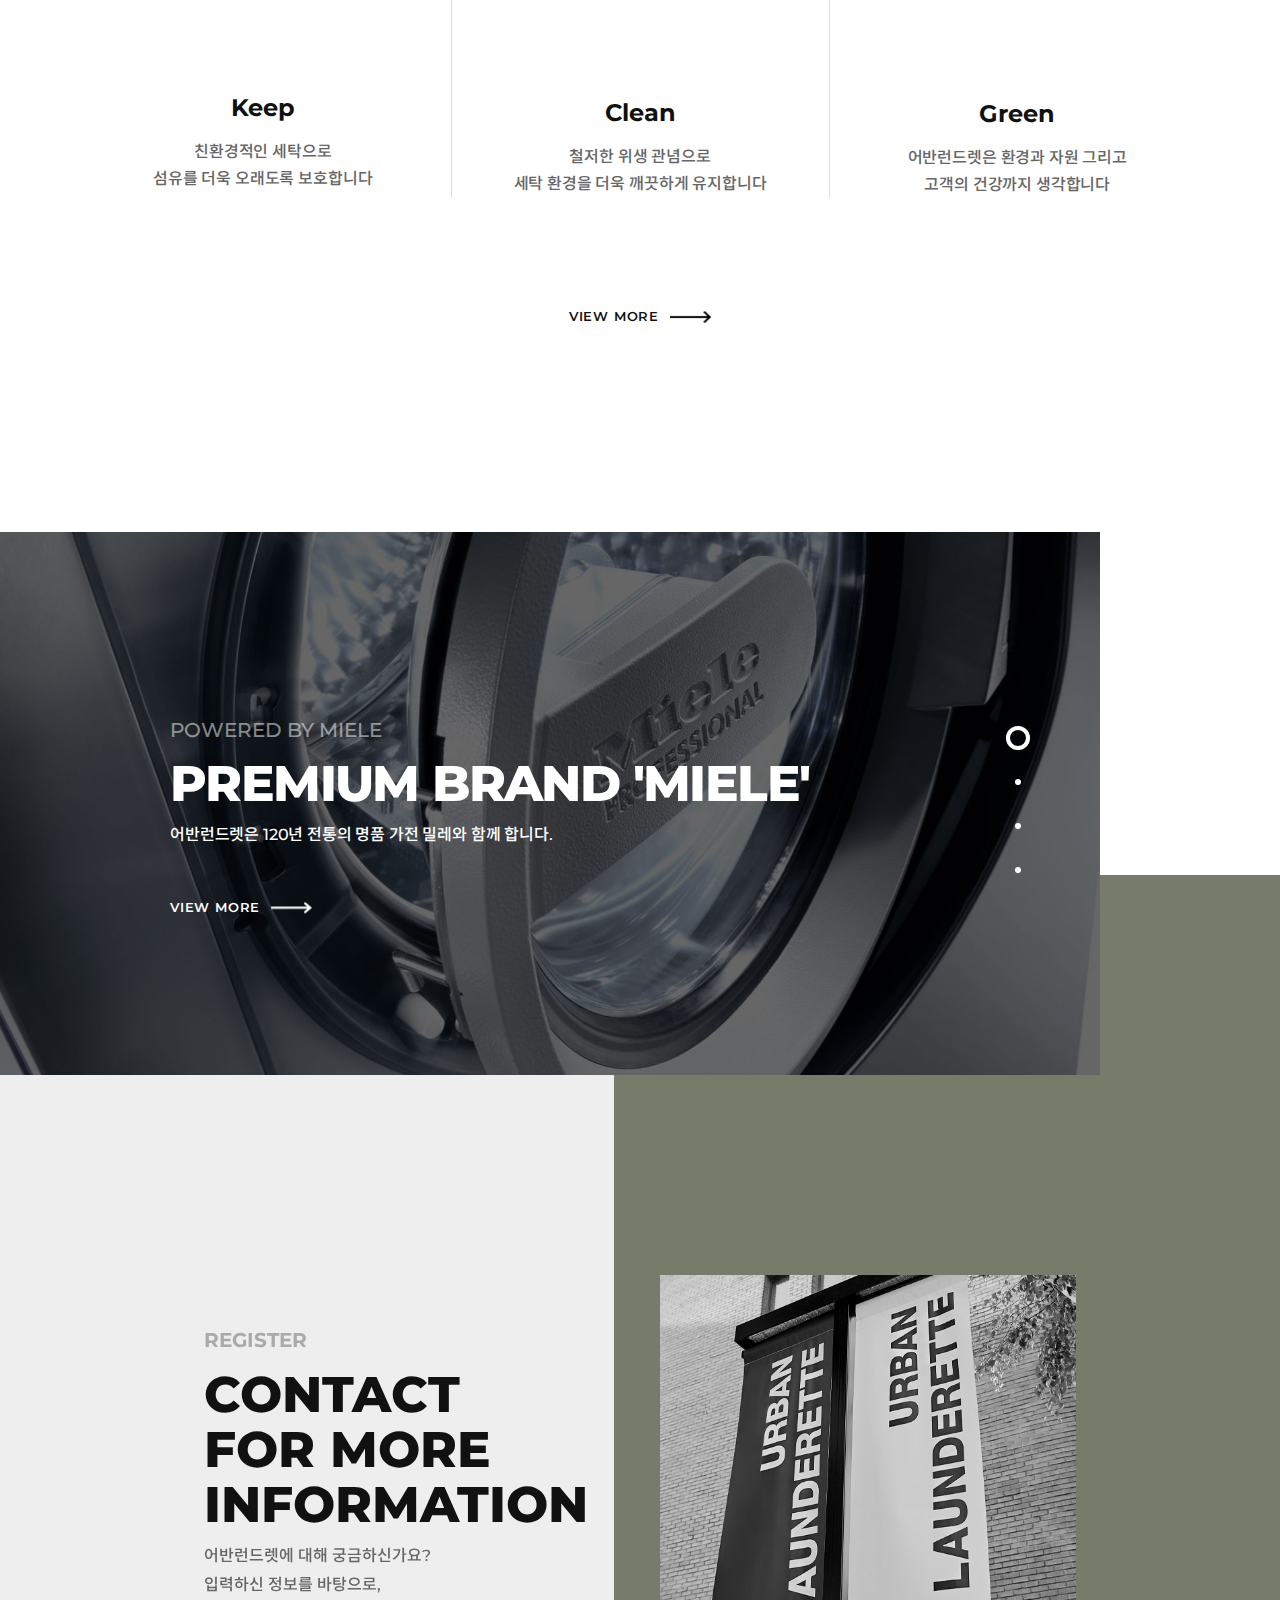
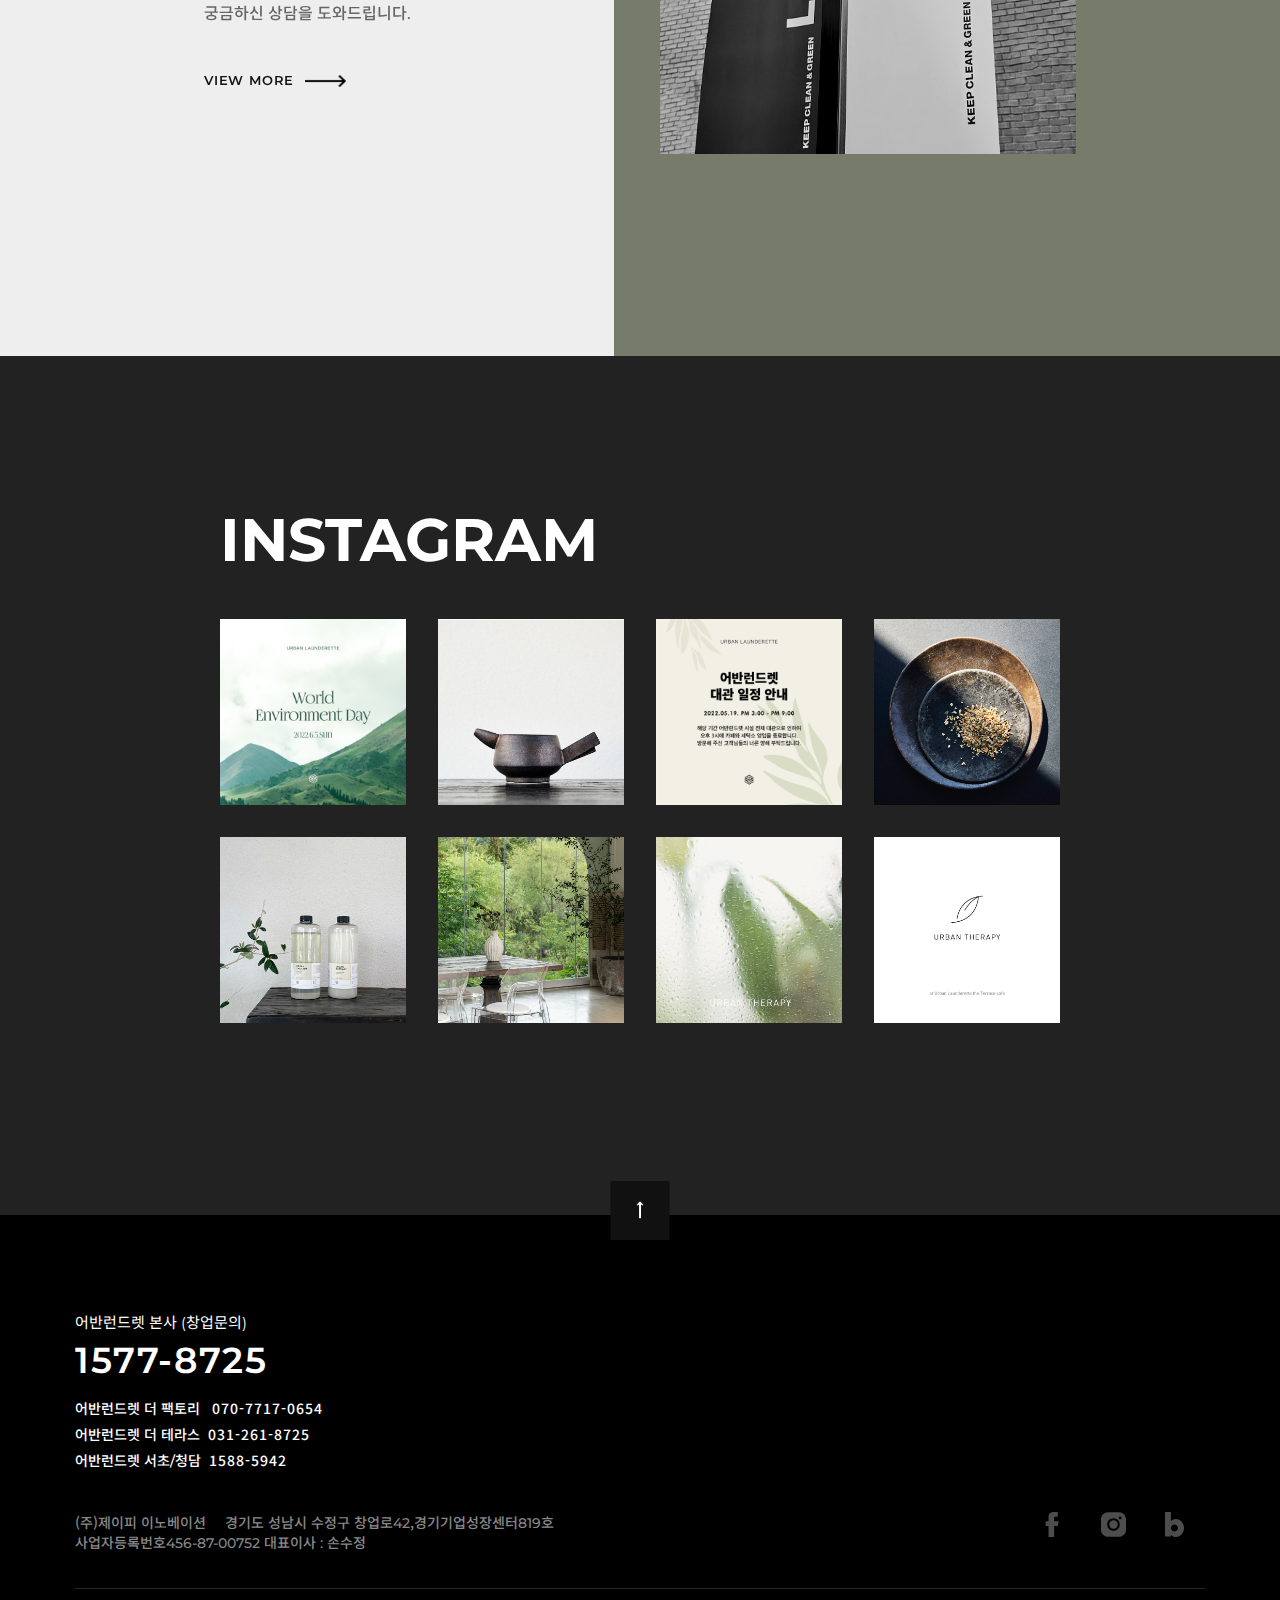
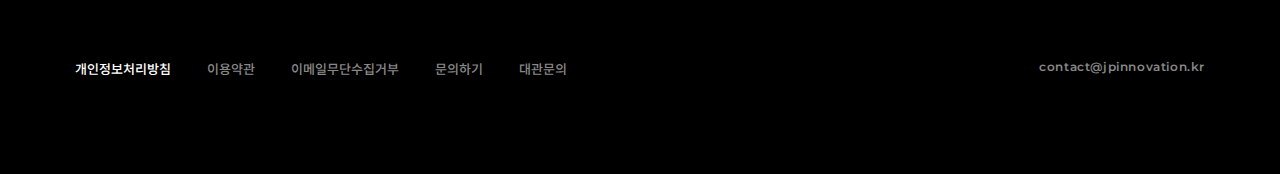
==== commit 12860e16: "project2" ====
--- a/index.html
+++ b/index.html
@@ -9,7 +9,7 @@
 	<meta name='Keywords' content='html5, css3, 웹표준, 어반런드렛, 세탁기'>
 	<meta name='Author' content='imsuyeaon'>
 	<meta name='Publisher' content='imsuyeaon'>
-	<meta name='Description' content='웹접근성,웹표준을 준수한 어반런드렛 클론 코딩입니다.'>
+	<meta name='Description' content='웹접근성, 웹표준을 준수한 어반런드렛 클론 코딩입니다.'>
 	<meta name='Author-Date' content='2022/12/08'>
 	<meta name='Robots' content='index,follow'>
 	
--- a/css/style.css
+++ b/css/style.css
@@ -2870,4 +2870,15 @@
     padding-top: 22px;
     font-size: 10px;
   }
+}
+@media screen and (max-width: 442px) {
+  #main #main_visual .main-top-slide-control {
+    bottom: 20px;
+  }
+  #main #main_visual .swiper-controll {
+    bottom: 73px;
+  }
+  #main #main_visual .main-top-slideArea .main-top-slideArea-text .text-list {
+    padding-top: 30px;
+  }
 }/*# sourceMappingURL=style.css.map */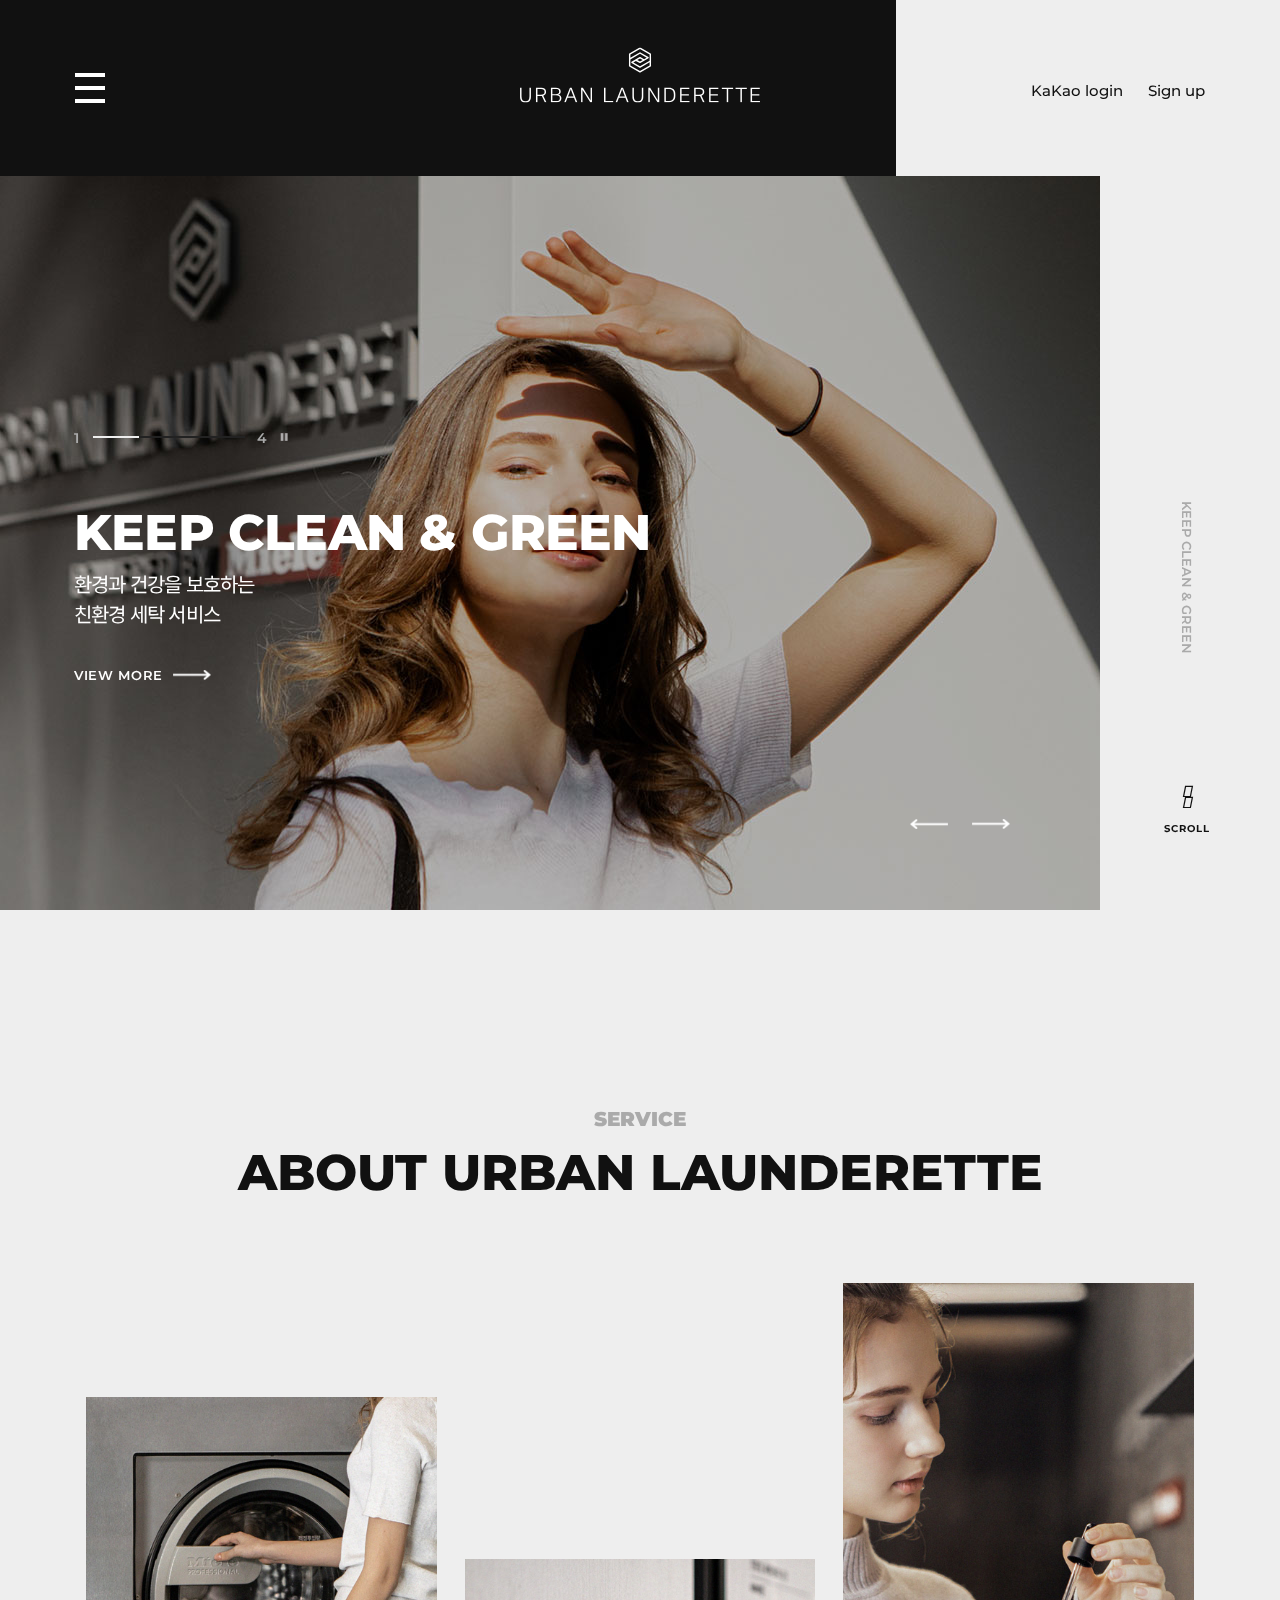
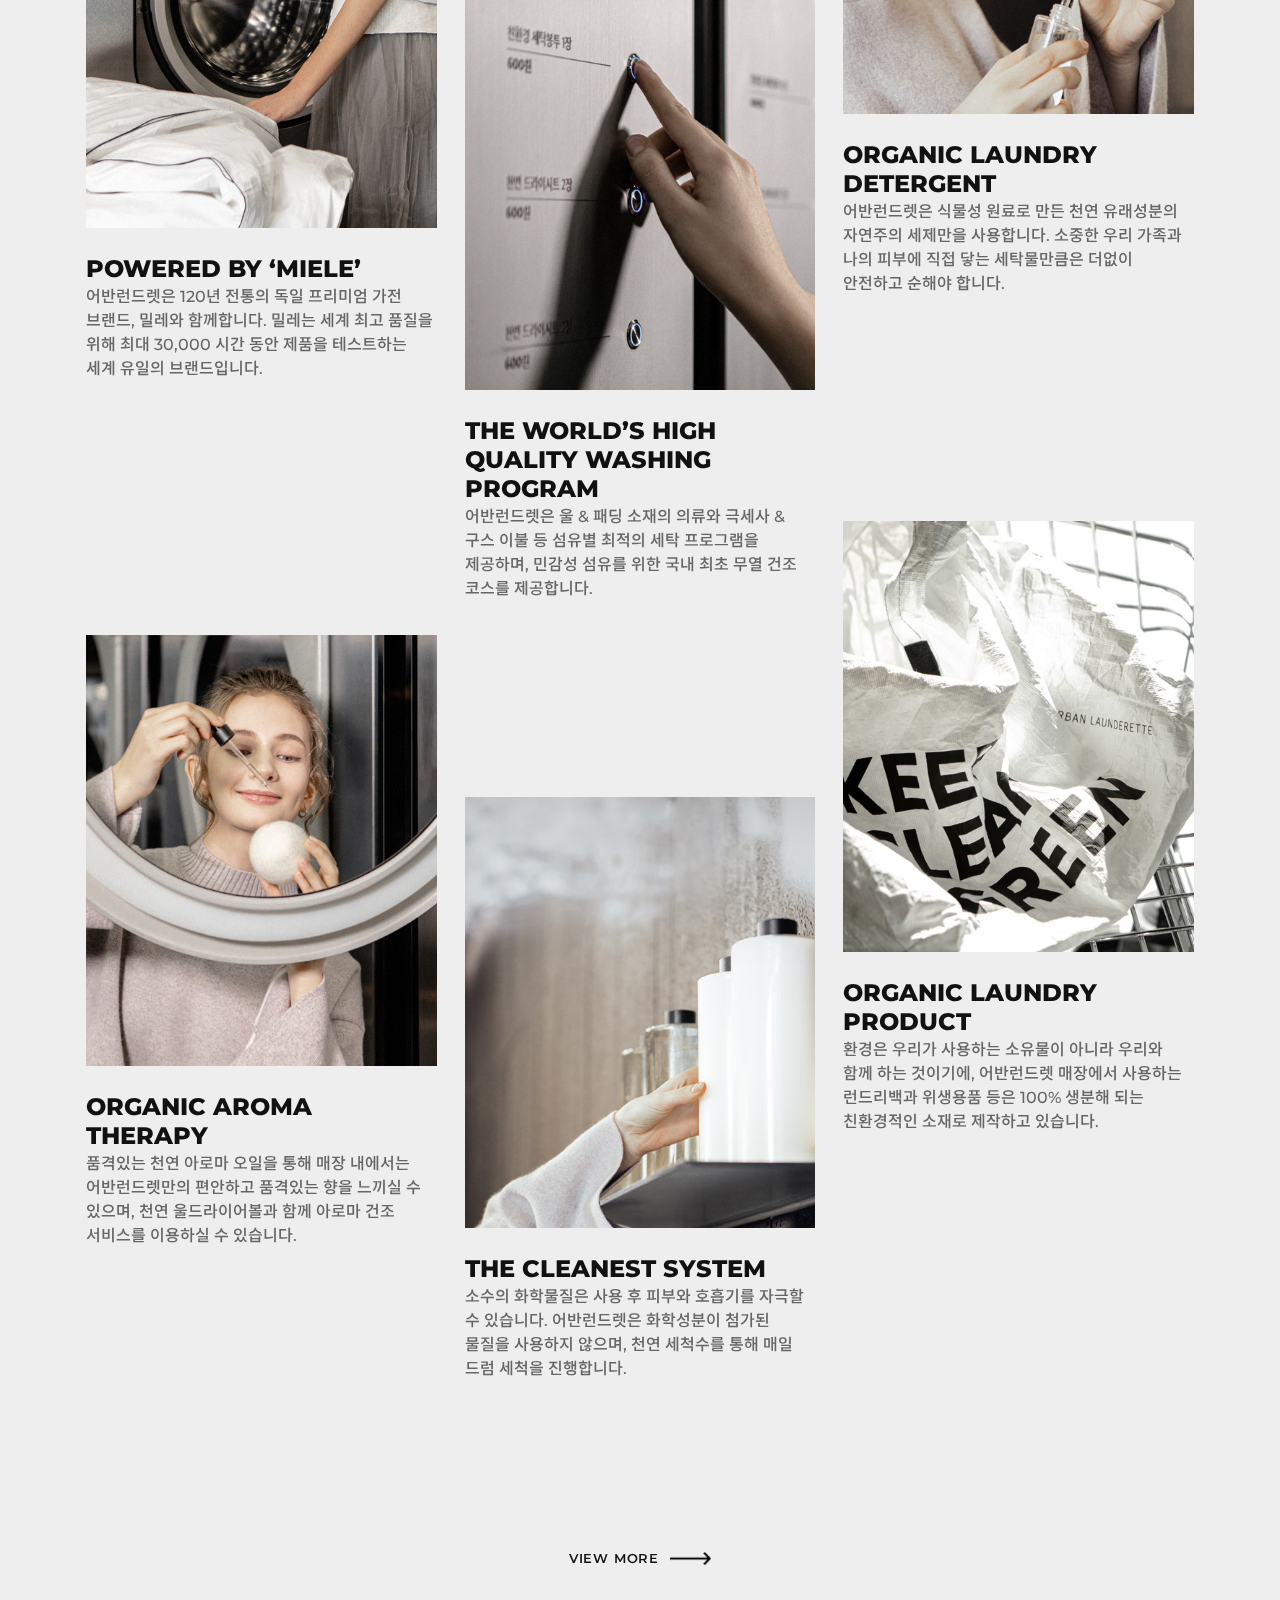
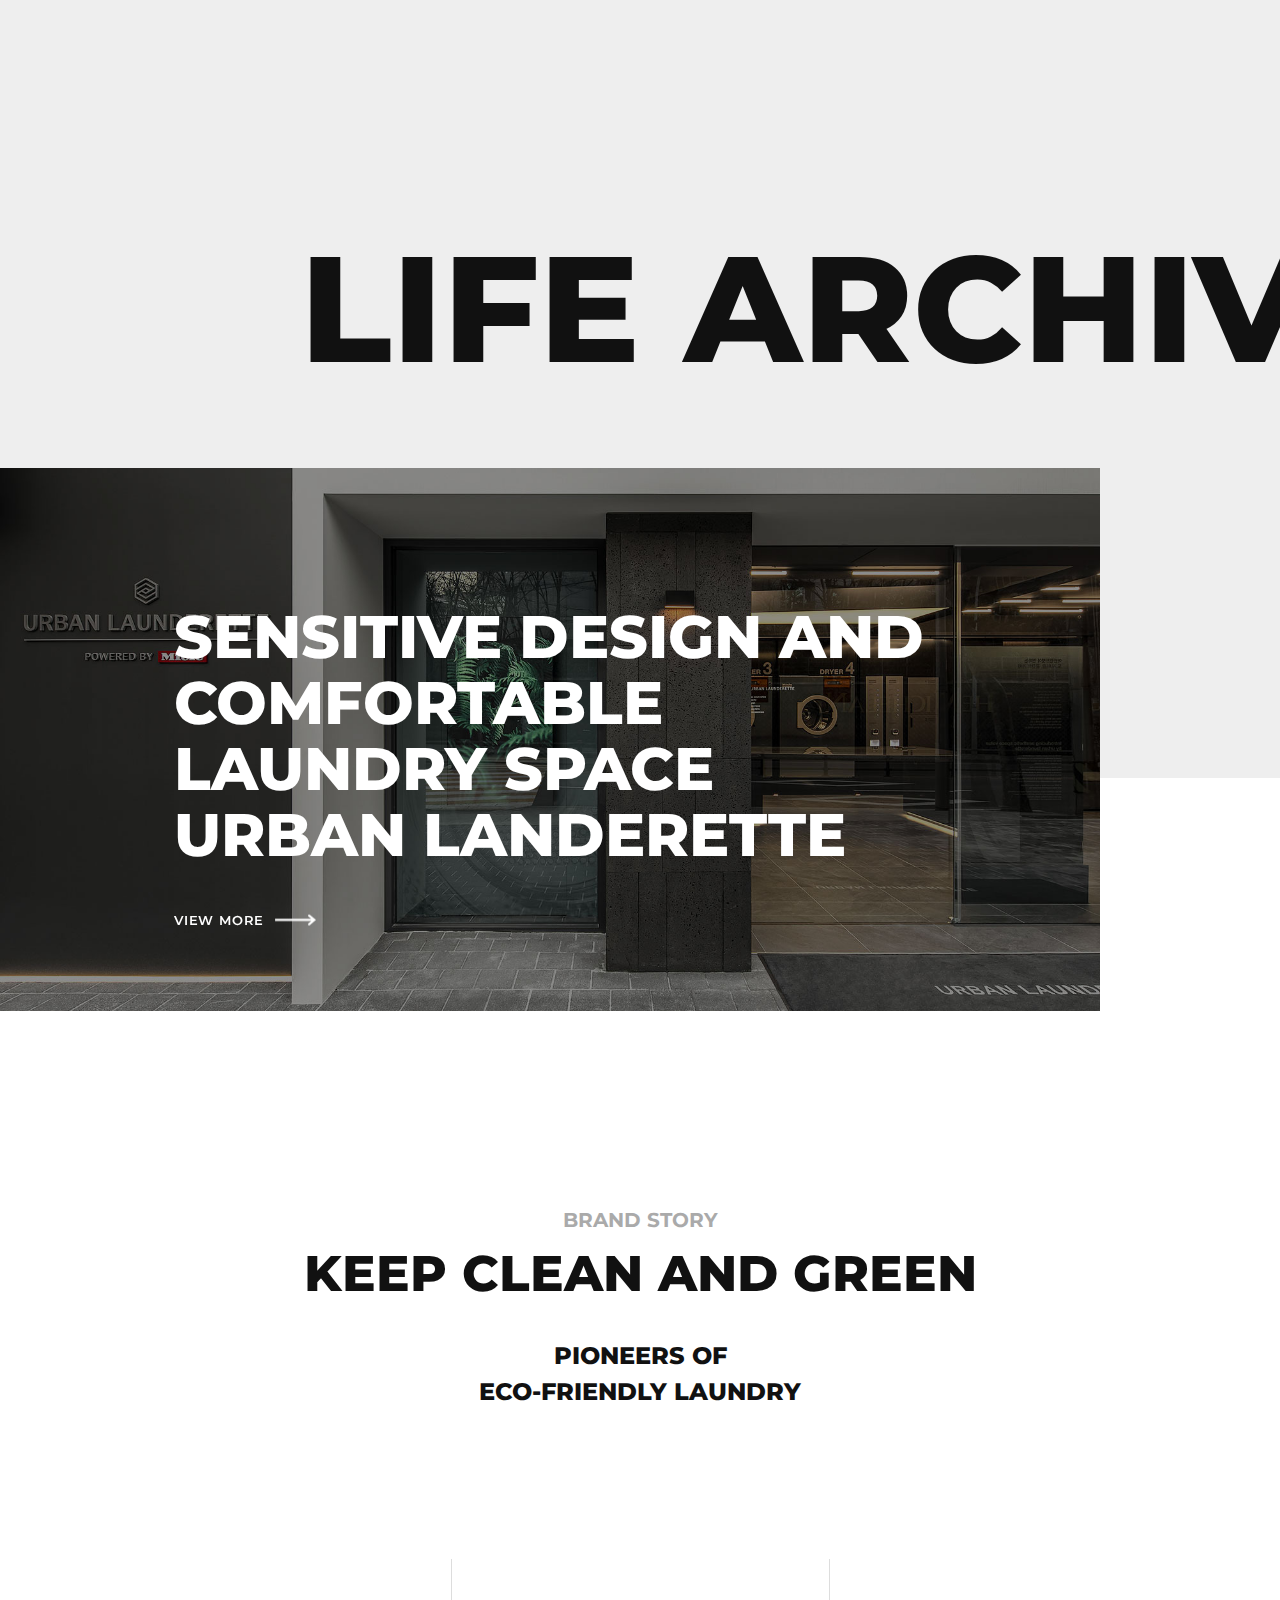
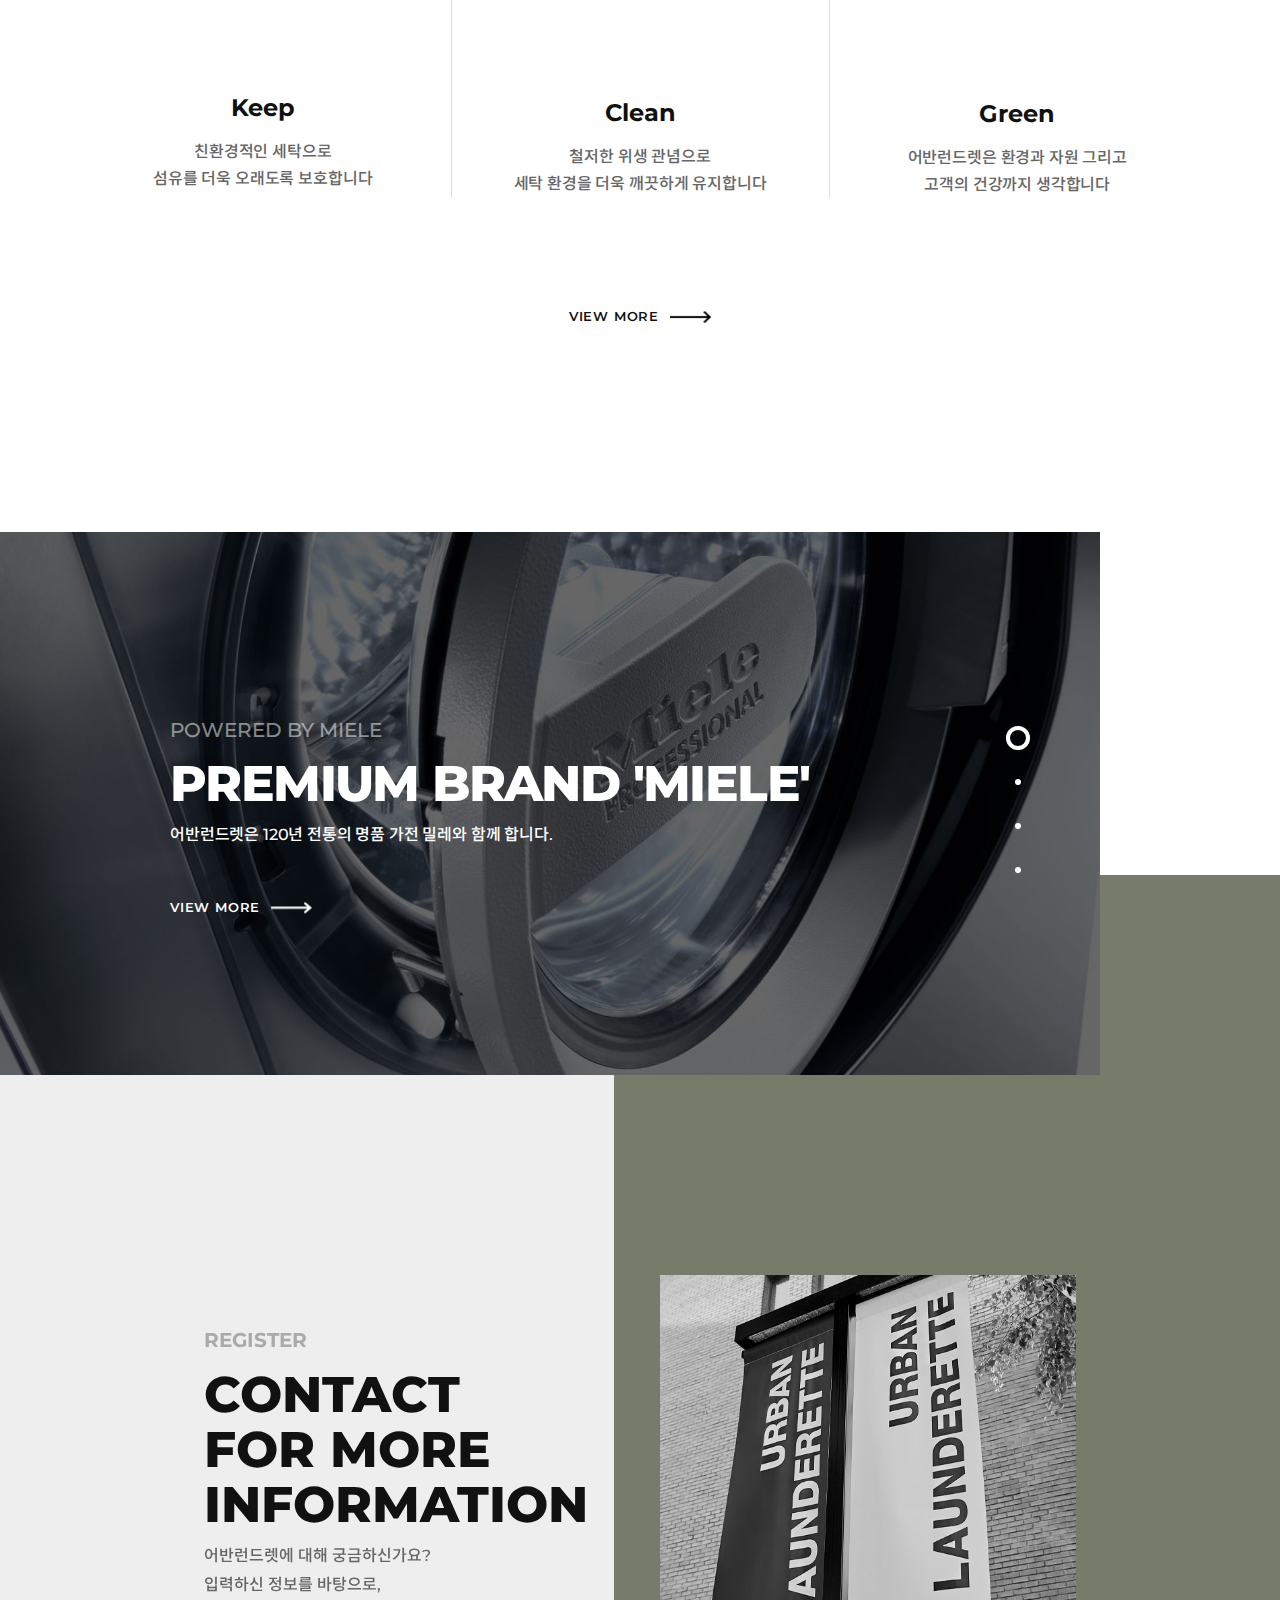
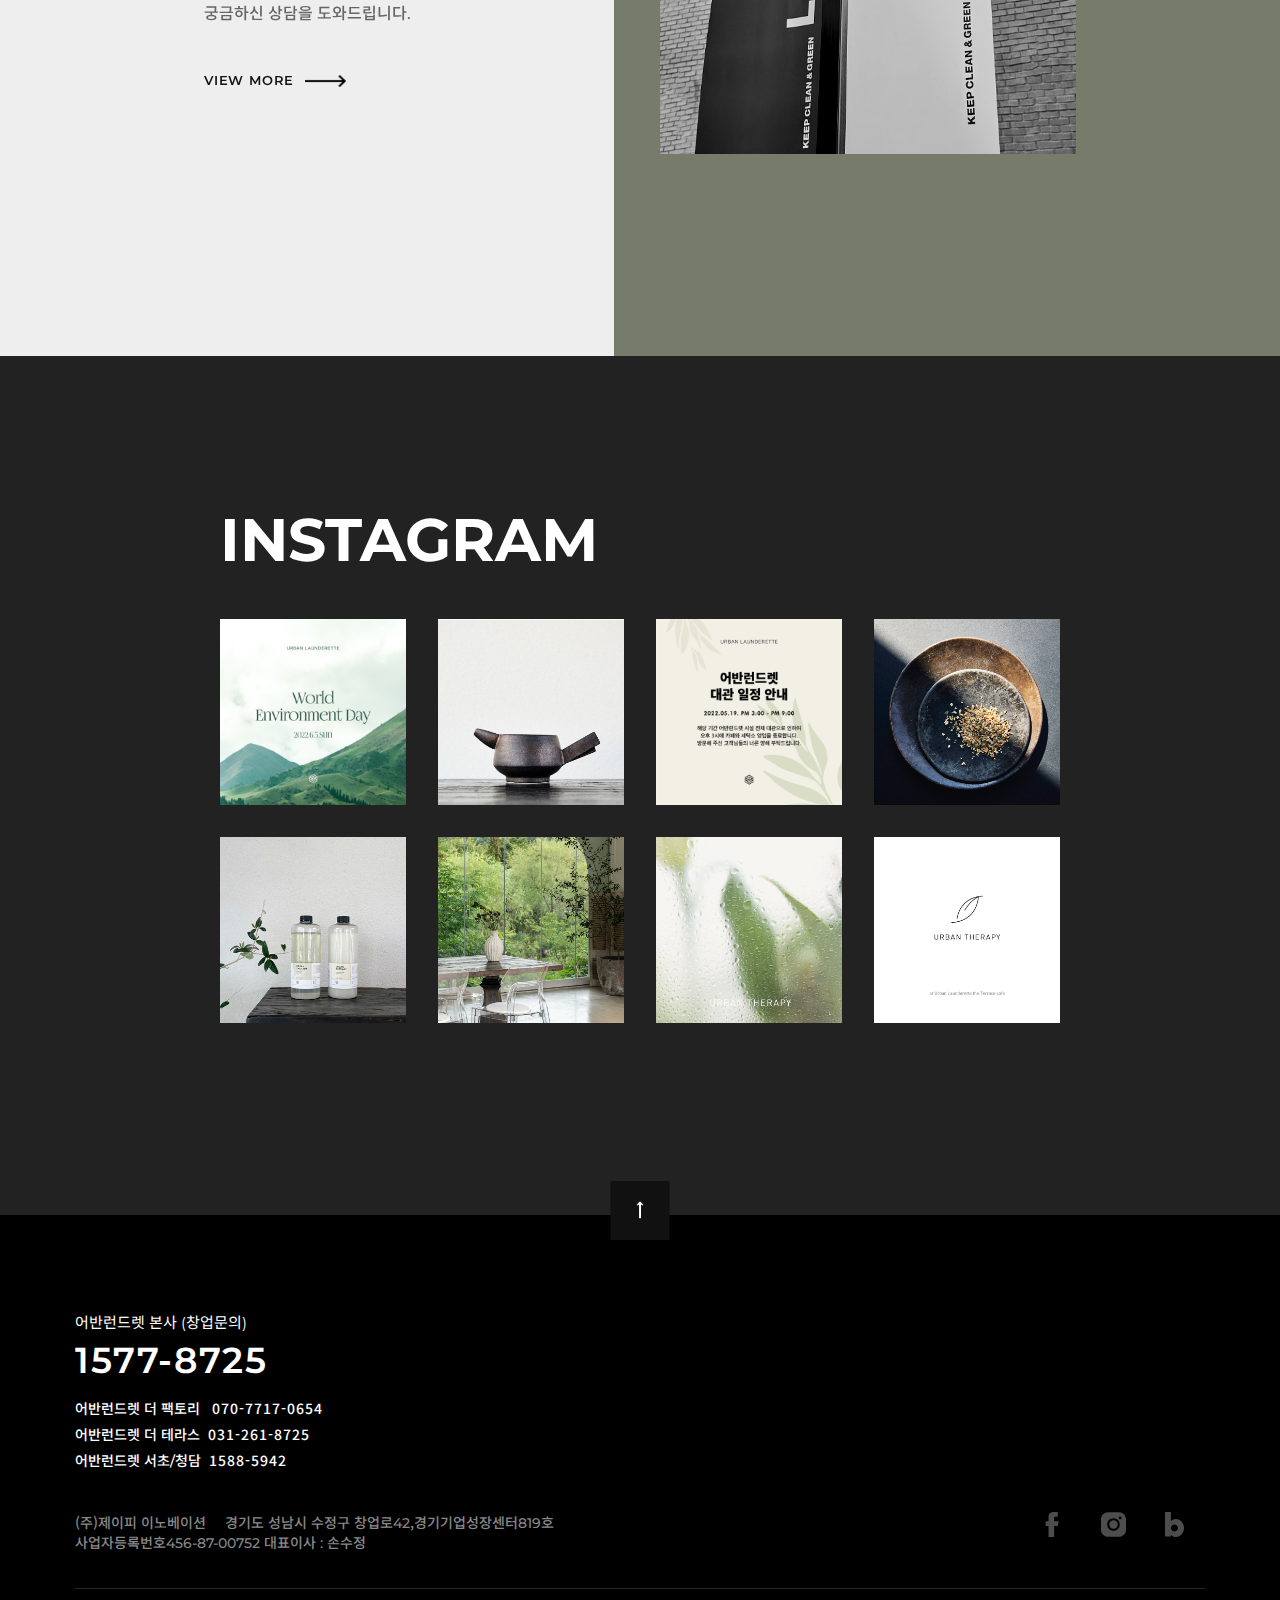
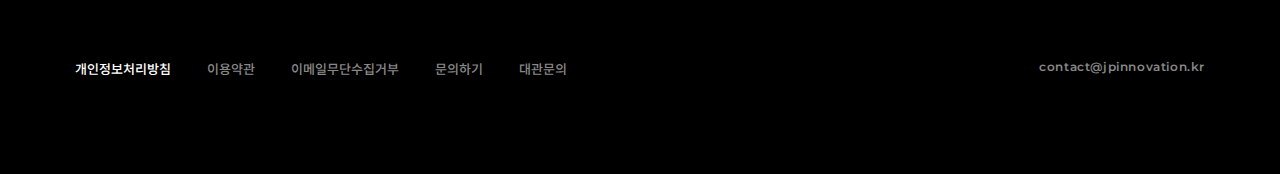
==== commit 0eb716f8: "final" ====
--- a/index.html
+++ b/index.html
@@ -224,12 +224,12 @@
 									</a>
 								</li>
 							</ul>
-							<div class="moreBtn cf">
-								<a href="javascript:" title="moreBtn">
-									<span>VIEW MORE</span>
-									<i><img src="./imgs/moreBtn.png" alt="moreBtn"></i>
-								</a>
-							</div>
+						</div>
+						<div class="moreBtn cf">
+							<a href="javascript:" title="moreBtn">
+								<span>VIEW MORE</span>
+								<i><img src="./imgs/moreBtn.png" alt="moreBtn"></i>
+							</a>
 						</div>
 					</div>
 				</div>
@@ -556,6 +556,27 @@
 						<li><a href="javascript:" title="문의하기">문의하기</a></li>
 						<li><a href="javascript:" title="대관문의">대관문의</a></li>
 					</ul>
+					<div class="mobile_sns">
+						<a href="javascript:" title="facebook">
+							<svg version="1.1" class="facebook" viewBox="0 0 38 38">
+								<path d="M28.3,13.9h-6.85v-4.7c0-1.28,0.14-1.92,2.23-1.92s3.32,0,3.32,0V0c0,0-0.22,0-4.22,0s-5.72,0.03-8.01,2.32
+								c-2.29,2.29-1.8,6.78-1.8,6.78v4.8H8.63v7.23h4.35V38h8.48V21.13h5.65L28.3,13.9z"/>
+							</svg>
+						</a>
+						<a href="javascript:" title="insta">
+							<svg class="insta" viewBox="0 0 38 37.5">
+								<path class="cls-1" d="m27.31,0H10.69C4.79,0,0,4.79,0,10.69v16.12c0,5.9,4.79,10.69,10.69,10.69h16.62c5.9,0,10.69-4.79,10.69-10.69V10.69c0-5.9-4.79-10.69-10.69-10.69Zm-8.31,28.28c-5.26,0-9.53-4.27-9.53-9.53s4.27-9.53,9.53-9.53,9.53,4.27,9.53,9.53-4.27,9.53-9.53,9.53Zm10.13-17.5c-1.14,0-2.07-.93-2.07-2.07s.93-2.07,2.07-2.07,2.07.93,2.07,2.07-.93,2.07-2.07,2.07Z"/>
+								<circle class="cls-1" cx="19" cy="18.75" r="6.41"/>
+							  </svg>
+						</a>
+						<a href="javascript:" title="blog">
+							<svg class="blog" viewBox="0 0 38 38">
+							<path d="M21.26,10.65c-2.92,0-5.57,1.2-7.67,3.12V0H4.54v37.26h9.06v-2.38c2.1,1.92,4.75,3.12,7.67,3.12
+							c6.74,0,12.2-6.12,12.2-13.68C33.46,16.77,28,10.65,21.26,10.65z M18.95,29.66c-2.95,0-5.34-2.39-5.34-5.34
+							c0-2.95,2.39-5.34,5.34-5.34c2.95,0,5.34,2.39,5.34,5.34C24.29,27.27,21.9,29.66,18.95,29.66z"/>
+							</svg>
+						</a>
+					</div>
 					<div class="email"><span><a href="javascript:" title="email">contact@jpinnovation.kr</a></span></div>
 				</div>
 			</div>
--- a/css/style.css
+++ b/css/style.css
@@ -191,8 +191,7 @@
   transition: 1s;
 }
 #main #main_visual .main_aside .keep-clean a {
-  -ms-writing-mode: tb-lr;
-      writing-mode: vertical-lr;
+  writing-mode: vertical-lr;
   font-weight: 600;
   color: #aaa;
   font-size: 13px;
@@ -220,13 +219,11 @@
   height: 11px;
 }
 #main #main_visual .main_aside .scroll a span .fas:first-child {
-  -webkit-animation: fadeout1 2.5s infinite;
-          animation: fadeout1 2.5s infinite;
+  animation: fadeout1 2.5s infinite;
 }
 #main #main_visual .main_aside .scroll a span .fas:last-child {
   margin-bottom: 18px;
-  -webkit-animation: fadeout2 2.5s infinite 0.5s;
-          animation: fadeout2 2.5s infinite 0.5s;
+  animation: fadeout2 2.5s infinite 0.5s;
 }
 #main #main_visual .main_aside .scroll a span .text {
   font-size: 10px;
@@ -411,8 +408,7 @@
   font-size: 60px;
   font-weight: 800;
   position: relative;
-  -webkit-animation: text 1.5s;
-          animation: text 1.5s;
+  animation: text 1.5s;
 }
 #main #main_visual .main-top-slideArea .main-top-slideArea-text .text-list div {
   overflow: hidden;
@@ -422,8 +418,7 @@
   display: block;
   font-size: 24px;
   position: relative;
-  -webkit-animation: text2 1.5s;
-          animation: text2 1.5s;
+  animation: text2 1.5s;
 }
 #main #main_visual .main-top-slideArea .main-top-slideArea-text .text-list div {
   overflow: hidden;
@@ -433,8 +428,7 @@
   height: 50px;
   margin-top: 40px;
   position: relative;
-  -webkit-animation: text3 1.5s;
-          animation: text3 1.5s;
+  animation: text3 1.5s;
 }
 #main #main_visual .main-top-slideArea .main-top-slideArea-text .text-list div a span {
   float: left;
@@ -476,8 +470,7 @@
   transform-origin: 50% 50%;
 }
 #main #main_visual .main-top-slideArea .main-top-slideArea-text .text-list div a:hover i::after {
-  -webkit-animation: hexagon_rotate 3s linear infinite;
-          animation: hexagon_rotate 3s linear infinite;
+  animation: hexagon_rotate 3s linear infinite;
   opacity: 1;
 }
 #main #main_visual .main-top-slideArea .main-top-slideArea-text .text-list.active {
@@ -508,7 +501,12 @@
   font-weight: 800;
 }
 #main #main_service .main_service_container .main_service_cotents_wrap .main_service_cotents_list {
-  overflow: hidden;
+  overflow: scroll;
+  -ms-overflow-style: none;
+  scrollbar-width: none;
+}
+#main #main_service .main_service_container .main_service_cotents_wrap .main_service_cotents_list::-webkit-scrollbar {
+  display: none;
 }
 #main #main_service .main_service_container .main_service_cotents_wrap .main_service_cotents_list ul {
   width: 100%;
@@ -620,8 +618,7 @@
   transform-origin: 50% 50%;
 }
 #main #main_service .main_service_container .main_service_cotents_wrap .moreBtn a:hover i::after {
-  -webkit-animation: hexagon_rotate 3s linear infinite;
-          animation: hexagon_rotate 3s linear infinite;
+  animation: hexagon_rotate 3s linear infinite;
   opacity: 1;
 }
 #main #main_space {
@@ -713,8 +710,7 @@
   transform-origin: 50% 50%;
 }
 #main #main_space .main_space_img .main_space_img_container .main_space_inner_text .moreBtn a:hover i::after {
-  -webkit-animation: hexagon_rotate 3s linear infinite;
-          animation: hexagon_rotate 3s linear infinite;
+  animation: hexagon_rotate 3s linear infinite;
   opacity: 1;
 }
 #main #brand_story {
@@ -782,8 +778,7 @@
   stroke-dashoffset: 350;
 }
 #main #brand_story .brand_story_container .brand_story_icon ul li .icon1 svg .st0.stAni {
-  -webkit-animation: st0 1.6s ease-out forwards;
-          animation: st0 1.6s ease-out forwards;
+  animation: st0 1.6s ease-out forwards;
 }
 #main #brand_story .brand_story_container .brand_story_icon ul li .icon2 svg .st0 {
   fill: none;
@@ -794,29 +789,22 @@
   stroke-dashoffset: 17;
 }
 #main #brand_story .brand_story_container .brand_story_icon ul li .icon2 svg .st0.st1 {
-  -webkit-animation: st02 0.5s ease-out forwards;
-          animation: st02 0.5s ease-out forwards;
+  animation: st02 0.5s ease-out forwards;
 }
 #main #brand_story .brand_story_container .brand_story_icon ul li .icon2 svg .st0.st2 {
   stroke-dashoffset: 17;
-  -webkit-animation: st02 0.5s ease-out forwards;
-          animation: st02 0.5s ease-out forwards;
-  -webkit-animation-delay: 0.3s;
-          animation-delay: 0.3s;
+  animation: st02 0.5s ease-out forwards;
+  animation-delay: 0.3s;
 }
 #main #brand_story .brand_story_container .brand_story_icon ul li .icon2 svg .st0.st3 {
   stroke-dashoffset: 17;
-  -webkit-animation: st02 0.4s ease-out forwards;
-          animation: st02 0.4s ease-out forwards;
-  -webkit-animation-delay: 0.6s;
-          animation-delay: 0.6s;
+  animation: st02 0.4s ease-out forwards;
+  animation-delay: 0.6s;
 }
 #main #brand_story .brand_story_container .brand_story_icon ul li .icon2 svg .st0.st4 {
   stroke-dashoffset: 17;
-  -webkit-animation: st02 0.4s ease-out forwards;
-          animation: st02 0.4s ease-out forwards;
-  -webkit-animation-delay: 0.8s;
-          animation-delay: 0.8s;
+  animation: st02 0.4s ease-out forwards;
+  animation-delay: 0.8s;
 }
 #main #brand_story .brand_story_container .brand_story_icon ul li .icon3 .st0 {
   fill: none;
@@ -828,32 +816,25 @@
 }
 #main #brand_story .brand_story_container .brand_story_icon ul li .icon3 .st0.st1 {
   stroke-dasharray: 182px;
-  -webkit-animation: st03 0.9s ease-out forwards;
-          animation: st03 0.9s ease-out forwards;
+  animation: st03 0.9s ease-out forwards;
 }
 #main #brand_story .brand_story_container .brand_story_icon ul li .icon3 .st0.st2 {
   stroke-dasharray: 26px;
   stroke-dashoffset: 26;
-  -webkit-animation: st04 0.7s ease-out forwards;
-          animation: st04 0.7s ease-out forwards;
-  -webkit-animation-delay: 0.3s;
-          animation-delay: 0.3s;
+  animation: st04 0.7s ease-out forwards;
+  animation-delay: 0.3s;
 }
 #main #brand_story .brand_story_container .brand_story_icon ul li .icon3 .st0.st3 {
   stroke-dasharray: 182px;
   stroke-dashoffset: 182;
-  -webkit-animation: st03 0.8s ease-out forwards;
-          animation: st03 0.8s ease-out forwards;
-  -webkit-animation-delay: 0.4s;
-          animation-delay: 0.4s;
+  animation: st03 0.8s ease-out forwards;
+  animation-delay: 0.4s;
 }
 #main #brand_story .brand_story_container .brand_story_icon ul li .icon3 .st0.st4 {
   stroke-dasharray: 26px;
   stroke-dashoffset: 26;
-  -webkit-animation: st04 0.7s ease-out forwards;
-          animation: st04 0.7s ease-out forwards;
-  -webkit-animation-delay: 0.5s;
-          animation-delay: 0.5s;
+  animation: st04 0.7s ease-out forwards;
+  animation-delay: 0.5s;
 }
 #main #brand_story .brand_story_container .brand_story_icon ul li .icon_txt {
   margin-top: 34px;
@@ -921,8 +902,7 @@
   transform-origin: 50% 50%;
 }
 #main #brand_story .brand_story_container .moreBtn a:hover i::after {
-  -webkit-animation: hexagon_rotate 3s linear infinite;
-          animation: hexagon_rotate 3s linear infinite;
+  animation: hexagon_rotate 3s linear infinite;
   opacity: 1;
 }
 #main #main_powered {
@@ -988,8 +968,7 @@
 #main #main_powered .listSpot ul li button svg .bar {
   stroke: rgb(255, 255, 255);
   stroke-linecap: round;
-  -webkit-animation: bar 8.6s linear;
-          animation: bar 8.6s linear;
+  animation: bar 8.6s linear;
 }
 #main #main_powered .main_powered_img {
   width: 100%;
@@ -1100,8 +1079,7 @@
   transform-origin: 50% 50%;
 }
 #main #main_powered .main_powered_img .main_space_img_container .main_powered_inner_text .moreBtn a:hover i::after {
-  -webkit-animation: hexagon_rotate 3s linear infinite;
-          animation: hexagon_rotate 3s linear infinite;
+  animation: hexagon_rotate 3s linear infinite;
   opacity: 1;
 }
 #main #main_register {
@@ -1193,8 +1171,7 @@
   transform-origin: 50% 50%;
 }
 #main #main_register .register_container .register_text .moreBtn a:hover i::after {
-  -webkit-animation: hexagon_rotate 3s linear infinite;
-          animation: hexagon_rotate 3s linear infinite;
+  animation: hexagon_rotate 3s linear infinite;
   opacity: 1;
 }
 #main #main_register .register_container .register_img {
@@ -1470,6 +1447,26 @@
   top: 8px;
   opacity: 1;
 }
+#footer .footer_container .contect .mobile_sns {
+  display: none;
+  flex-wrap: wrap;
+  justify-content: baseline;
+  padding-bottom: 30px;
+}
+#footer .footer_container .contect .mobile_sns a {
+  display: inline-block;
+  width: auto;
+}
+#footer .footer_container .contect .mobile_sns a svg {
+  margin-right: 15px;
+  fill: rgba(255, 255, 255, 0.3);
+  width: 20px;
+  height: 20px;
+  transition: 0.3s ease-in-out;
+}
+#footer .footer_container .contect .mobile_sns a svg:hover {
+  fill: #fff;
+}
 #footer .footer_container .contect .email {
   float: right;
 }
@@ -1482,17 +1479,6 @@
   font-weight: 600;
 }
 
-@-webkit-keyframes text {
-  0% {
-    top: 70px;
-    opacity: 0;
-  }
-  100% {
-    top: 0;
-    opacity: 1;
-  }
-}
-
 @keyframes text {
   0% {
     top: 70px;
@@ -1503,16 +1489,6 @@
     opacity: 1;
   }
 }
-@-webkit-keyframes text2 {
-  0% {
-    top: 180px;
-    opacity: 0;
-  }
-  100% {
-    top: 0;
-    opacity: 1;
-  }
-}
 @keyframes text2 {
   0% {
     top: 180px;
@@ -1523,16 +1499,6 @@
     opacity: 1;
   }
 }
-@-webkit-keyframes text3 {
-  0% {
-    top: 230px;
-    opacity: 0;
-  }
-  100% {
-    top: 0;
-    opacity: 1;
-  }
-}
 @keyframes text3 {
   0% {
     top: 230px;
@@ -1543,14 +1509,6 @@
     opacity: 1;
   }
 }
-@-webkit-keyframes fadeout1 {
-  0% {
-    opacity: 1;
-  }
-  100% {
-    opacity: 0;
-  }
-}
 @keyframes fadeout1 {
   0% {
     opacity: 1;
@@ -1559,14 +1517,6 @@
     opacity: 0;
   }
 }
-@-webkit-keyframes fadeout2 {
-  0% {
-    opacity: 1;
-  }
-  100% {
-    opacity: 0;
-  }
-}
 @keyframes fadeout2 {
   0% {
     opacity: 1;
@@ -1575,24 +1525,11 @@
     opacity: 0;
   }
 }
-@-webkit-keyframes hexagon_rotate {
-  100% {
-    transform: rotate(360deg);
-  }
-}
 @keyframes hexagon_rotate {
   100% {
     transform: rotate(360deg);
   }
 }
-@-webkit-keyframes st0 {
-  0% {
-    stroke-dashoffset: 350;
-  }
-  100% {
-    stroke-dashoffset: 0;
-  }
-}
 @keyframes st0 {
   0% {
     stroke-dashoffset: 350;
@@ -1601,14 +1538,6 @@
     stroke-dashoffset: 0;
   }
 }
-@-webkit-keyframes st02 {
-  0% {
-    stroke-dashoffset: 17;
-  }
-  100% {
-    stroke-dashoffset: 0;
-  }
-}
 @keyframes st02 {
   0% {
     stroke-dashoffset: 17;
@@ -1617,14 +1546,6 @@
     stroke-dashoffset: 0;
   }
 }
-@-webkit-keyframes st03 {
-  0% {
-    stroke-dashoffset: 182;
-  }
-  100% {
-    stroke-dashoffset: 0;
-  }
-}
 @keyframes st03 {
   0% {
     stroke-dashoffset: 182;
@@ -1633,14 +1554,6 @@
     stroke-dashoffset: 0;
   }
 }
-@-webkit-keyframes st04 {
-  0% {
-    stroke-dashoffset: 26;
-  }
-  100% {
-    stroke-dashoffset: 0;
-  }
-}
 @keyframes st04 {
   0% {
     stroke-dashoffset: 26;
@@ -1649,7 +1562,7 @@
     stroke-dashoffset: 0;
   }
 }
-@-webkit-keyframes kakaobg {
+@keyframes kakaobg {
   0% {
     transform: scale(0);
   }
@@ -1659,26 +1572,6 @@
   100% {
     transform: scale(1);
     opacity: 0;
-  }
-}
-@keyframes kakaobg {
-  0% {
-    transform: scale(0);
-  }
-  50% {
-    opacity: 0.5;
-  }
-  100% {
-    transform: scale(1);
-    opacity: 0;
-  }
-}
-@-webkit-keyframes bar {
-  0% {
-    stroke-dashoffset: 76;
-  }
-  100% {
-    stroke-dashoffset: 0;
   }
 }
 @keyframes bar {
@@ -2643,7 +2536,6 @@
   #footer .footer_container .contect ul {
     float: none;
     padding-bottom: 90px;
-    border-bottom: 1px solid rgba(255, 255, 255, 0.15);
   }
   #footer .footer_container .contect ul li a {
     padding: 21px 10px 0;
@@ -2881,4 +2773,22 @@
   #main #main_visual .main-top-slideArea .main-top-slideArea-text .text-list {
     padding-top: 30px;
   }
+  #footer .footer_container .footer_info {
+    margin-top: 20px;
+  }
+  #footer .footer_container .footer_info .sns {
+    display: none;
+  }
+  #footer .footer_container .contect ul {
+    flex-wrap: wrap;
+    gap: 5px;
+    padding-bottom: 30px;
+  }
+  #footer .footer_container .contect ul li a {
+    padding: 0;
+  }
+  #footer .footer_container .contect .mobile_sns {
+    display: flex;
+    border-bottom: 1px solid rgba(255, 255, 255, 0.15);
+  }
 }/*# sourceMappingURL=style.css.map */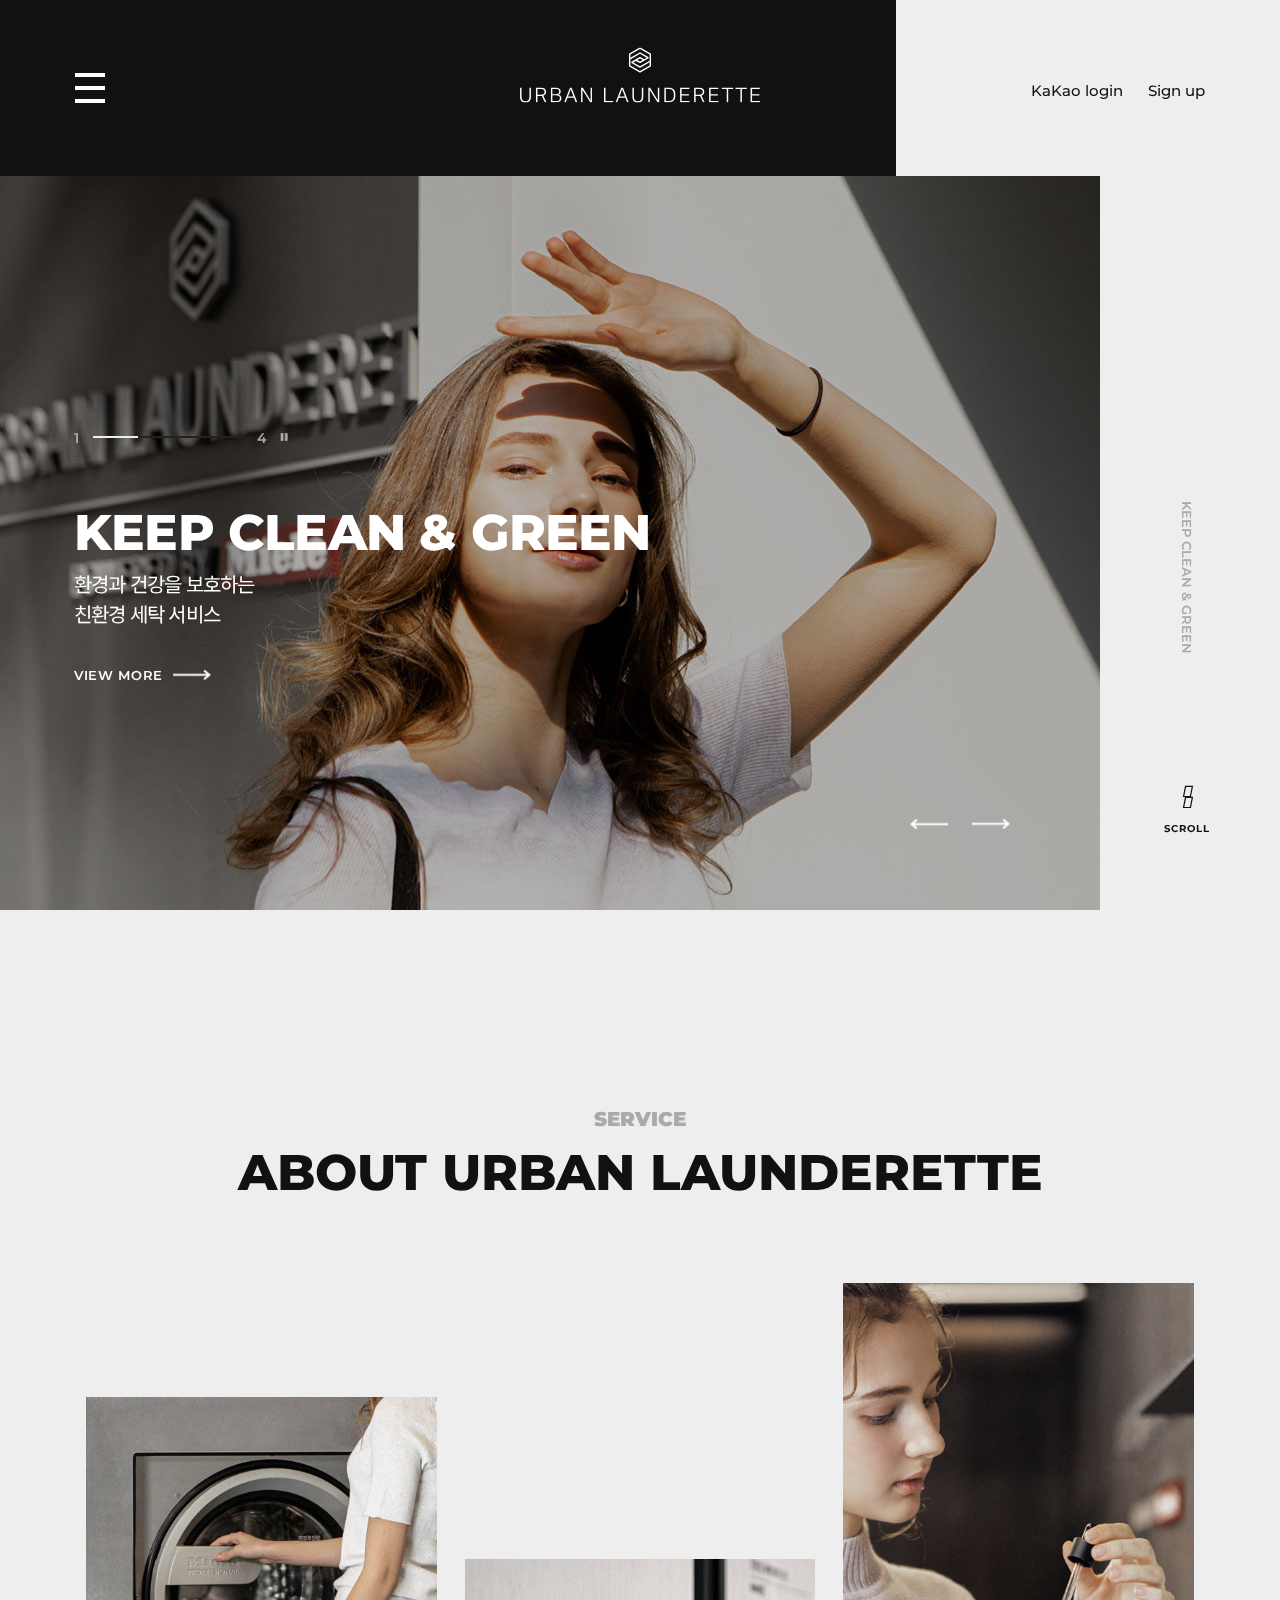
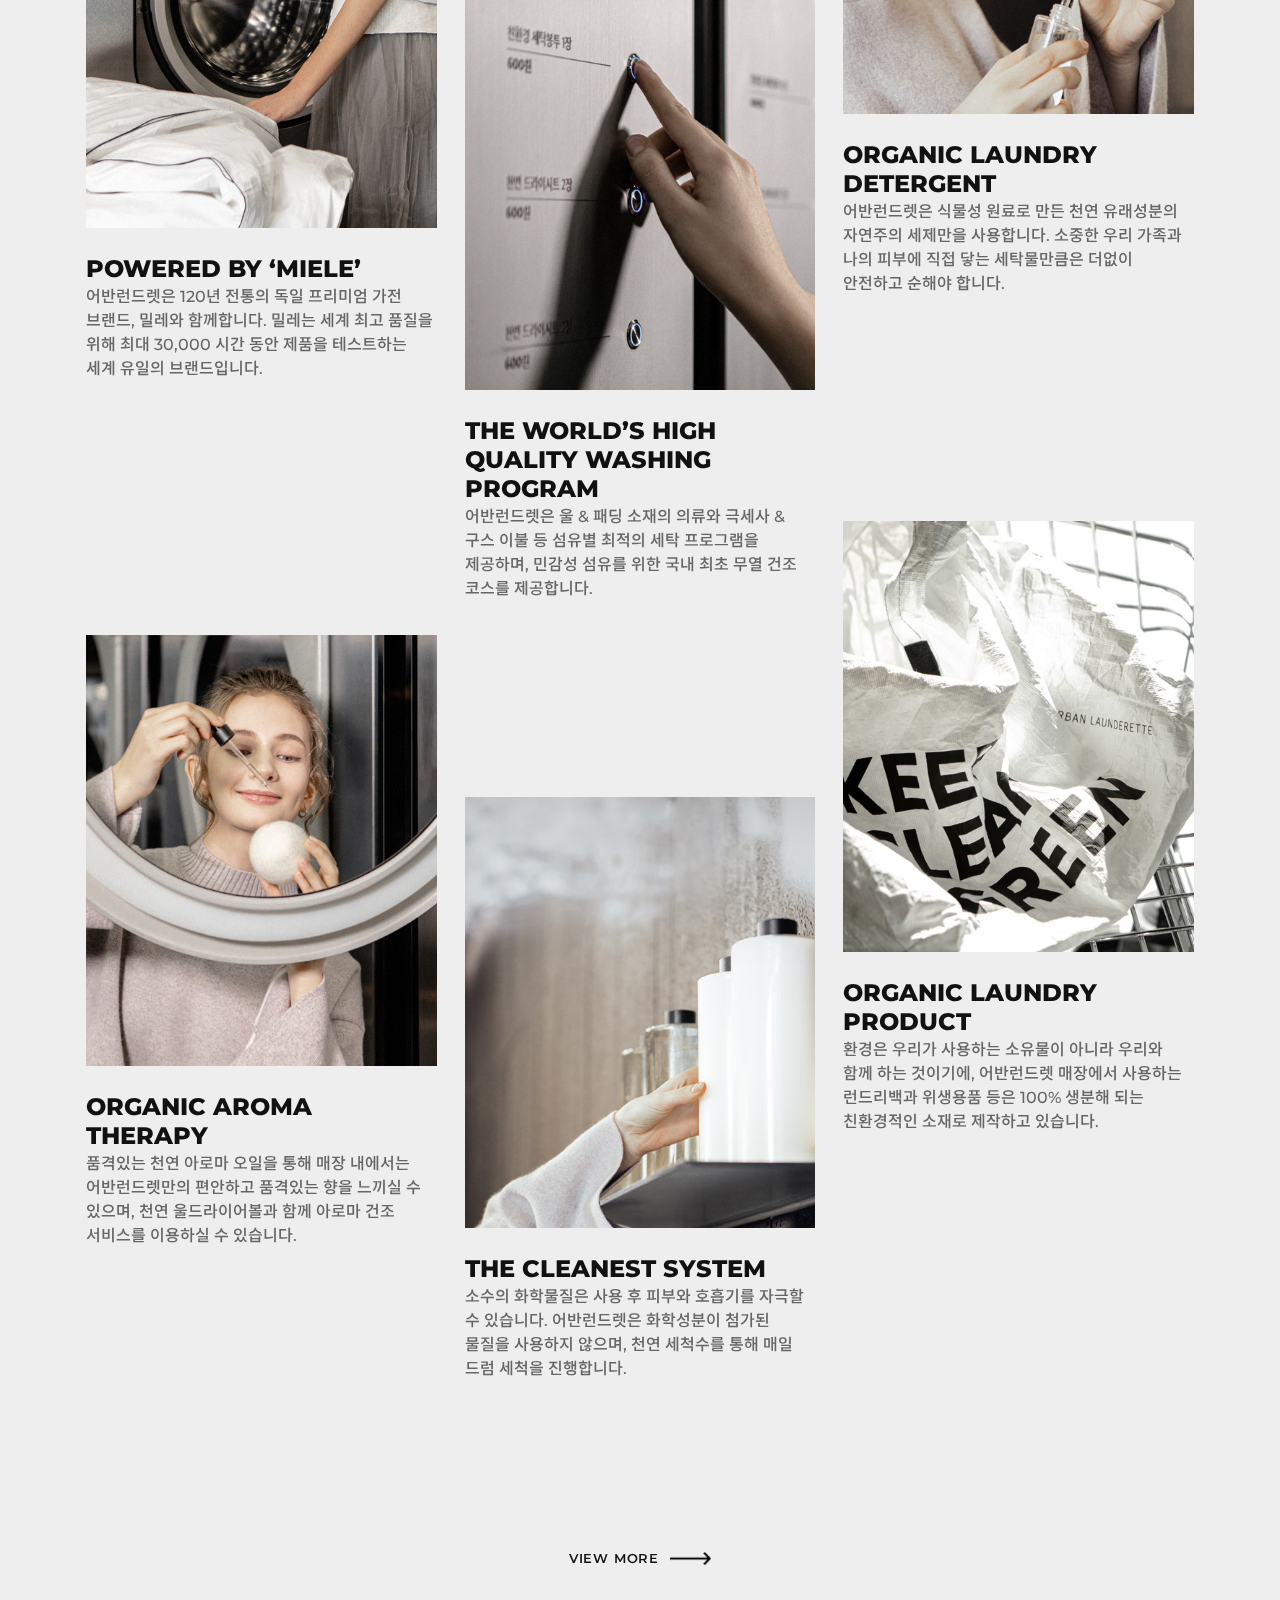
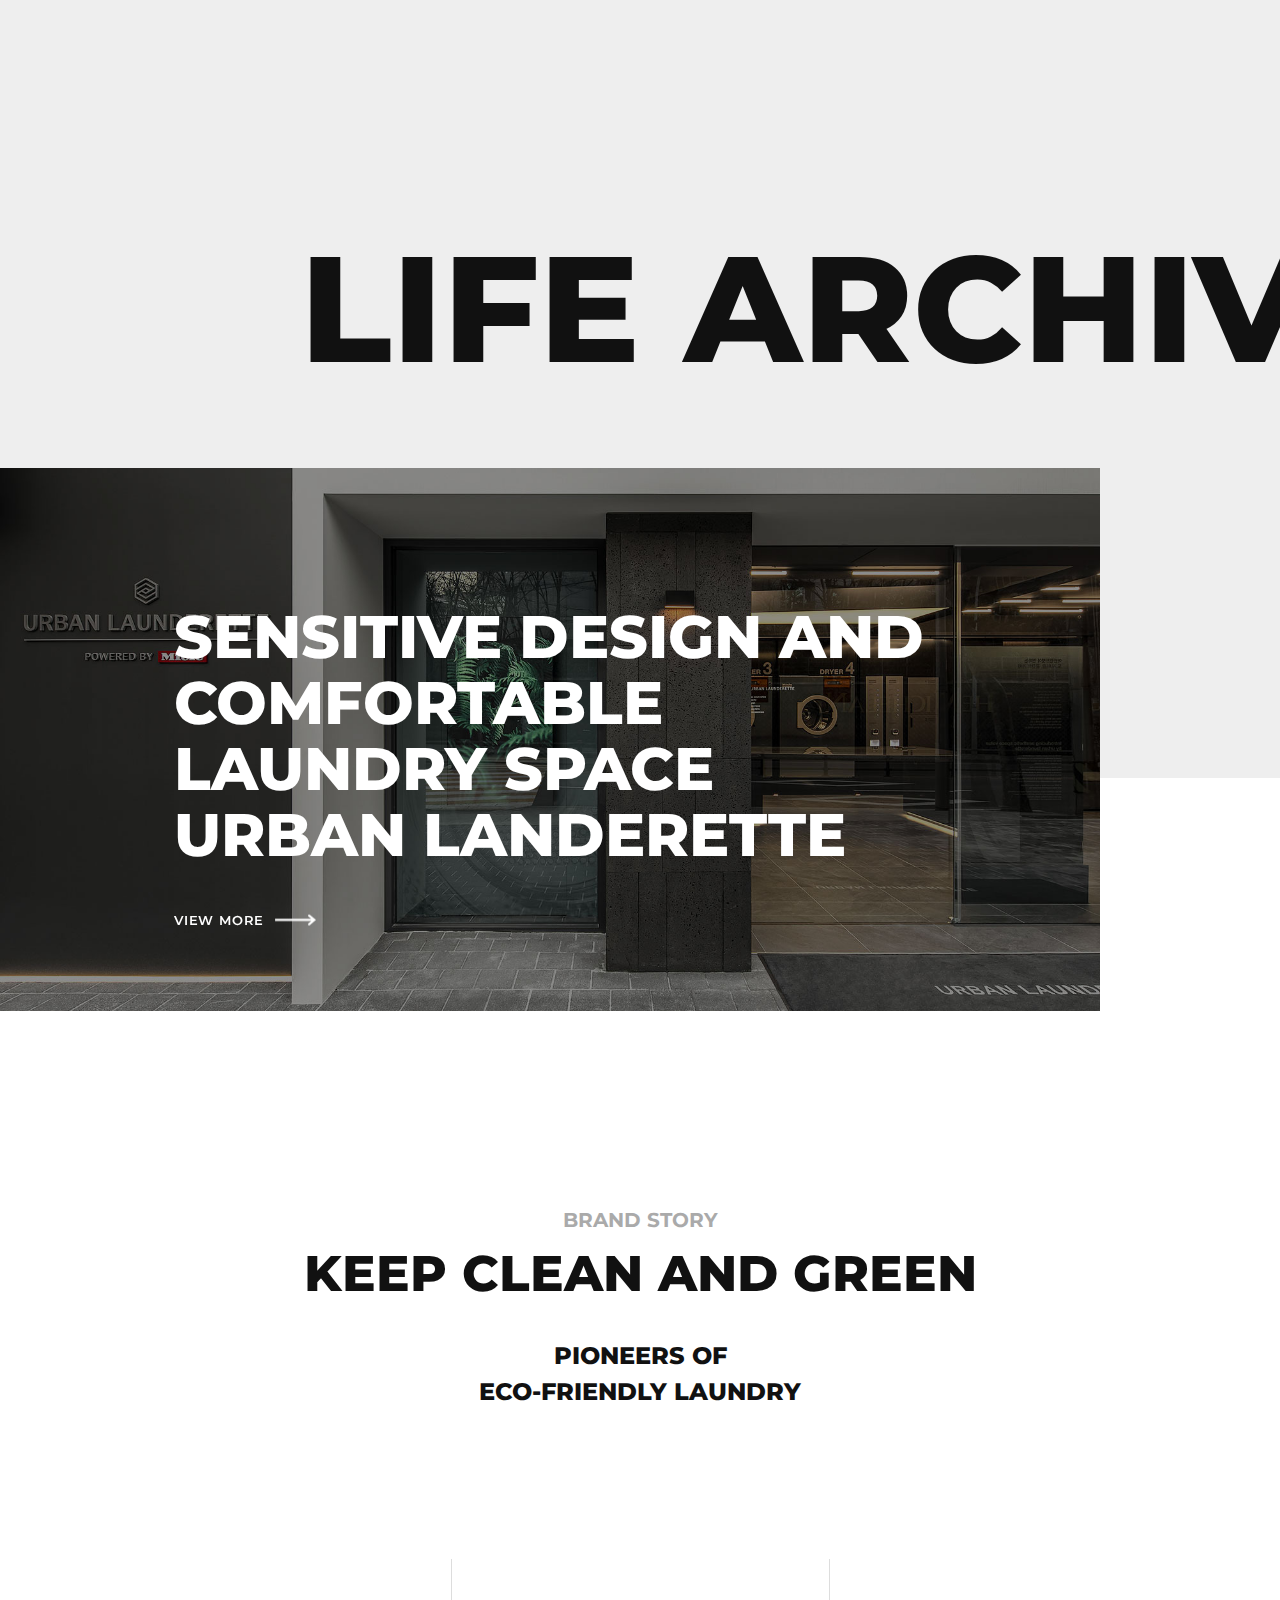
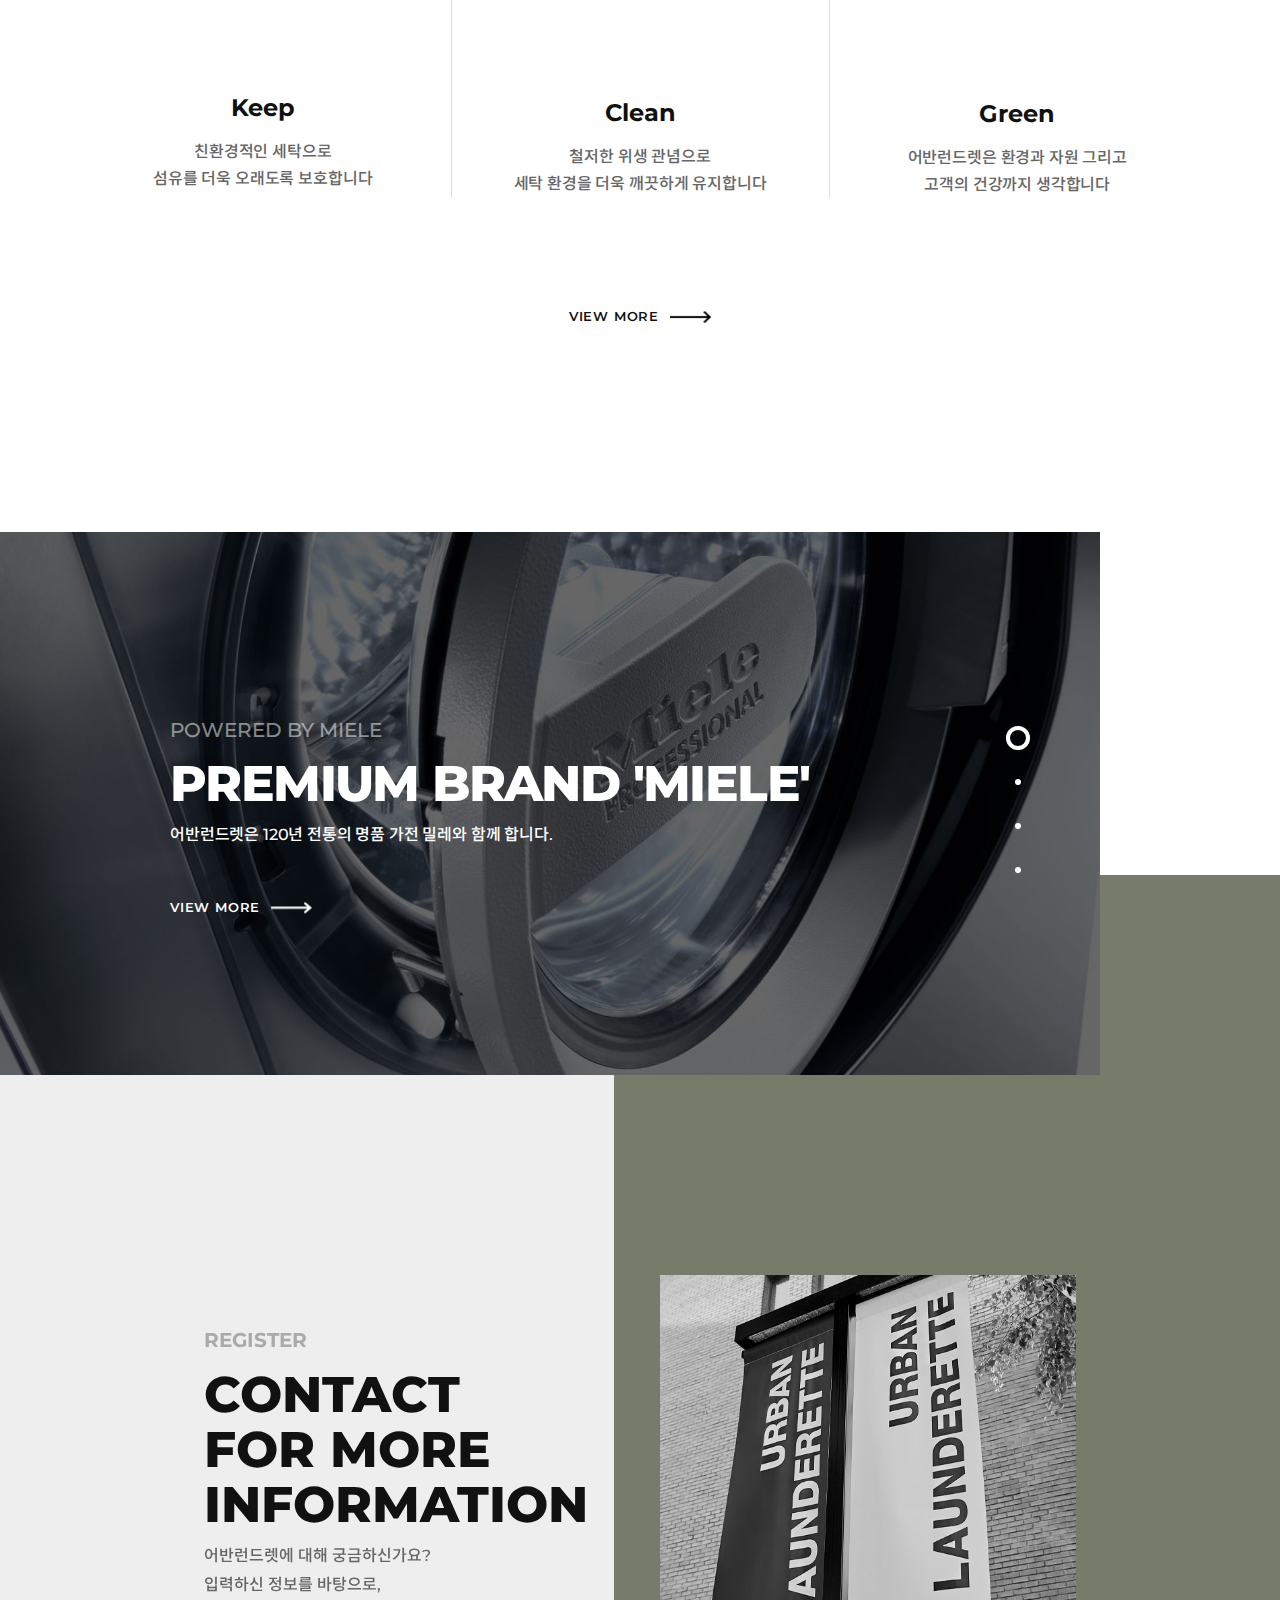
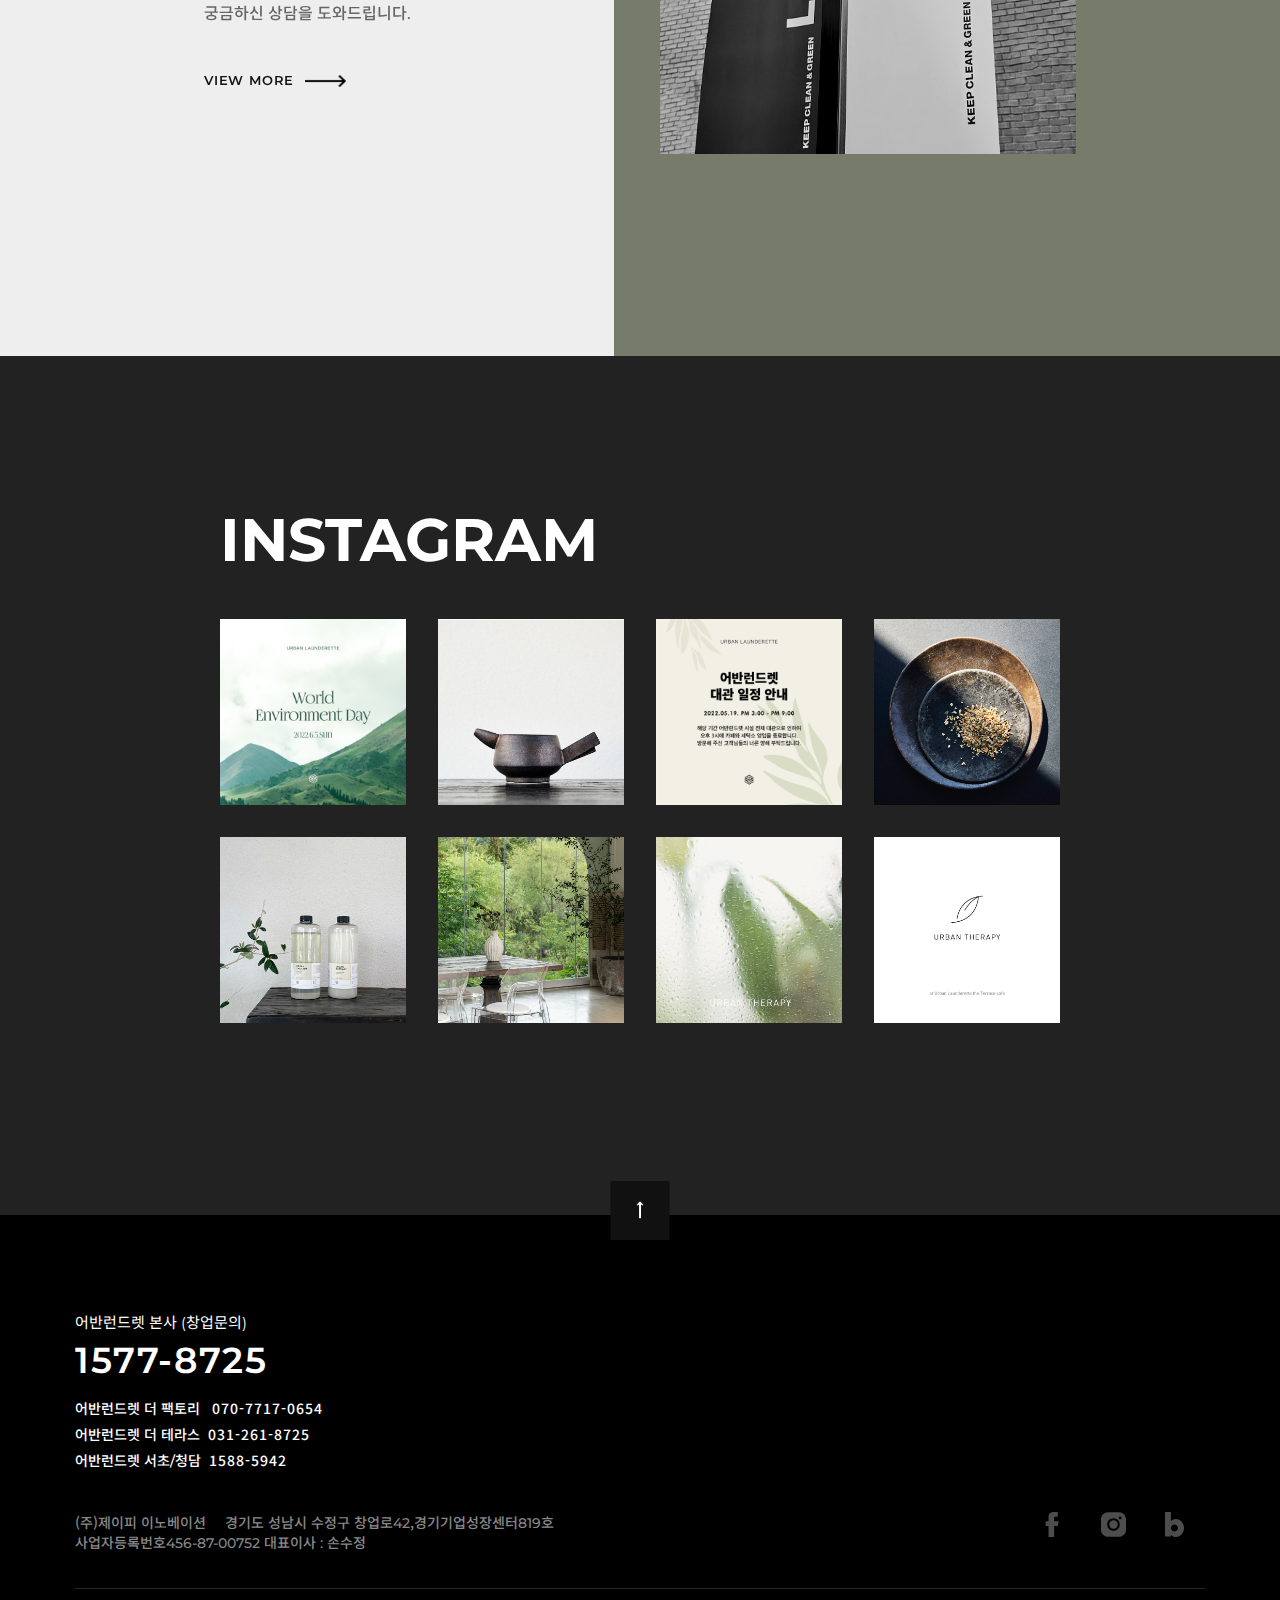
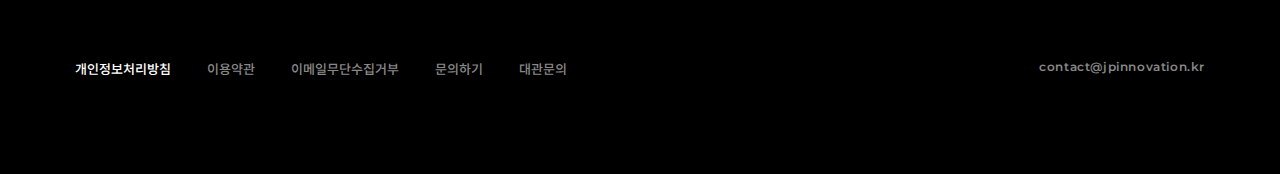
==== commit 5f0b0707: "urban" ====
--- a/index.html
+++ b/index.html
@@ -1,5 +1,6 @@
 <!DOCTYPE HTML>
 <html lang='ko'>
+
 <head>
 	<title>URBAN LAUNDERETTE</title>
 	<meta charset='utf-8'>
@@ -12,20 +13,37 @@
 	<meta name='Description' content='웹접근성, 웹표준을 준수한 어반런드렛 클론 코딩입니다.'>
 	<meta name='Author-Date' content='2022/12/08'>
 	<meta name='Robots' content='index,follow'>
-	
-	<link rel='stylesheet' href='https://use.fontawesome.com/releases/v5.5.0/css/all.css' integrity='sha384-B4dIYHKNBt8Bc12p+WXckhzcICo0wtJAoU8YZTY5qE0Id1GSseTk6S+L3BlXeVIU' crossorigin='anonymous'>
+
+	<link rel='stylesheet' href='https://use.fontawesome.com/releases/v5.5.0/css/all.css'
+		integrity='sha384-B4dIYHKNBt8Bc12p+WXckhzcICo0wtJAoU8YZTY5qE0Id1GSseTk6S+L3BlXeVIU' crossorigin='anonymous'>
 	<link rel="stylesheet" href="https://cdnjs.cloudflare.com/ajax/libs/font-awesome/4.7.0/css/font-awesome.min.css">
 
-	<link rel="shortcut icon" href="./imgs/favicon.ico" type="image/x-icon">
-	<link rel="icon" href="./imgs/favicon.ico" type="image/x-icon">
+	<link rel="apple-touch-icon" sizes="57x57" href="./favicon/apple-icon-57x57.png">
+	<link rel="apple-touch-icon" sizes="60x60" href="./favicon/apple-icon-60x60.png">
+	<link rel="apple-touch-icon" sizes="72x72" href="./favicon/apple-icon-72x72.png">
+	<link rel="apple-touch-icon" sizes="76x76" href="./favicon/apple-icon-76x76.png">
+	<link rel="apple-touch-icon" sizes="114x114" href="./favicon/apple-icon-114x114.png">
+	<link rel="apple-touch-icon" sizes="120x120" href="./favicon/apple-icon-120x120.png">
+	<link rel="apple-touch-icon" sizes="144x144" href="./favicon/apple-icon-144x144.png">
+	<link rel="apple-touch-icon" sizes="152x152" href="./favicon/apple-icon-152x152.png">
+	<link rel="apple-touch-icon" sizes="180x180" href="./favicon/apple-icon-180x180.png">
+	<link rel="icon" type="image/png" sizes="192x192" href="./favicon/android-icon-192x192.png">
+	<link rel="icon" type="image/png" sizes="32x32" href="./favicon/favicon-32x32.png">
+	<link rel="icon" type="image/png" sizes="96x96" href="./favicon/favicon-96x96.png">
+	<link rel="icon" type="image/png" sizes="16x16" href="./favicon/favicon-16x16.png">
+	<link rel="manifest" href="/manifest.json">
+	<meta name="msapplication-TileColor" content="#ffffff">
+	<meta name="msapplication-TileImage" content="/ms-icon-144x144.png">
+	<meta name="theme-color" content="#ffffff">
 
 	<link rel='stylesheet' href='css/reset.css'>
 	<link rel='stylesheet' href='./css/style.css'>
-	
+
 	<script src='./js/jquery-1.12.4.min.js'></script>
 	<script src="./js/script.js" defer></script>
 
 </head>
+
 <body>
 	<ul id="skip">
 		<li><a href="#header">헤더 바로가기</a></li>
@@ -45,8 +63,11 @@
 					</div>
 					<h1 id="logo">
 						<a href="index.html">
-						<svg version="1.1" xmlns="http://www.w3.org/2000/svg" xmlns:xlink="http://www.w3.org/1999/xlink" x="0px" y="0px" width="272.02px" height="62.37px" viewBox="0 0 272.02 62.37" enable-background="new 0 0 272.02 62.37" xml:space="preserve">
-							<path fill="#636a52" class="logo-symbol" d="M136.01,26.73l-10.92-6.3v-6.94l10.92-6.34l7.59,4.41l-2.93,1.68l-4.27-2.37c-0.25-0.14-0.55-0.13-0.8,0.01
+							<svg version="1.1" xmlns="http://www.w3.org/2000/svg"
+								xmlns:xlink="http://www.w3.org/1999/xlink" x="0px" y="0px" width="272.02px"
+								height="62.37px" viewBox="0 0 272.02 62.37" enable-background="new 0 0 272.02 62.37"
+								xml:space="preserve">
+								<path fill="#636a52" class="logo-symbol" d="M136.01,26.73l-10.92-6.3v-6.94l10.92-6.34l7.59,4.41l-2.93,1.68l-4.27-2.37c-0.25-0.14-0.55-0.13-0.8,0.01
 								l-9.17,5.32c-0.24,0.14-0.39,0.4-0.39,0.68v0c0,0.28,0.15,0.54,0.39,0.68l9.17,5.33c0.12,0.07,0.26,0.11,0.4,0.11
 								c0.14,0,0.28-0.04,0.4-0.11l10.52-6.11v3.72L136.01,26.73z M132.93,14.26l3.1-1.8l3.07,1.7l-3.1,1.8L132.93,14.26z M136.01,1.7
 								L146.93,8v6.94l-10.92,6.34l-7.59-4.41l2.93-1.69l4.27,2.37c0.24,0.14,0.55,0.13,0.79-0.01l9.17-5.32c0.24-0.14,0.39-0.4,0.39-0.68
@@ -54,7 +75,7 @@
 								c-0.25-0.14-0.55-0.14-0.79,0L123.9,6.79c-0.25,0.14-0.4,0.4-0.4,0.69v5.55v0v7.85c0,0.28,0.15,0.54,0.4,0.68l11.71,6.76
 								c0.12,0.07,0.26,0.11,0.4,0.11c0.14,0,0.27-0.04,0.4-0.1l11.71-6.69c0.25-0.14,0.4-0.4,0.4-0.68V15.4v0V7.55
 								C148.52,7.27,148.37,7.01,148.12,6.87"></path>
-							<path fill="#3c393c" class="logo-text" d="M10.66,55.15v-9.4h1.66v9.99c0,4.54-2.29,6.63-6.16,6.63c-3.9,0-6.16-2.09-6.16-6.63v-9.99h1.66v9.4
+								<path fill="#3c393c" class="logo-text" d="M10.66,55.15v-9.4h1.66v9.99c0,4.54-2.29,6.63-6.16,6.63c-3.9,0-6.16-2.09-6.16-6.63v-9.99h1.66v9.4
 								c0,4.06,1.49,5.79,4.5,5.79C9.16,60.94,10.66,59.21,10.66,55.15 M23.79,47.18c2.69,0,3.99,1.16,3.99,3.06v0.23
 								c0,1.97-1.25,3.16-4.26,3.16h-3.8v-6.45H23.79z M28.04,62.12h1.81l-3.49-7.42c1.92-0.66,3.13-2.18,3.13-4.15V50.2
 								c0-2.57-2-4.45-5.46-4.45h-5.99v16.37h1.68v-7.06h4.33c0.22,0,0.43,0,0.65-0.02L28.04,62.12z M36.65,54.24h3.94
@@ -95,8 +116,8 @@
 					<div class="scroll">
 						<a href="javaScript:" title="scroll">
 							<span><i class="fas fa-angle-down"></i>
-							<span><i class="fas fa-angle-down"></i></span>
-							<span class="text">scroll</span>
+								<span><i class="fas fa-angle-down"></i></span>
+								<span class="text">scroll</span>
 						</a>
 					</div>
 				</aside>
@@ -130,32 +151,48 @@
 				<div class="main-top-slideArea cf">
 					<div class="main-top-slideArea-img">
 						<ul class="list">
-							<li class="slid"><img class="visual-img" src="./imgs/top-visual-02.jpg" alt="slideImg1"></li>
-							<li class="slid"><img class="visual-img" src="./imgs/top-visual-03.jpg" alt="slideImg2"></li>
-							<li class="slid"><img class="visual-img" src="./imgs/top-visual-04.jpg" alt="slideImg3"></li>
-							<li class="slid"><img class="visual-img" src="./imgs/top-visual-05.jpg" alt="slideImg4"></li>
+							<li class="slid"><img class="visual-img" src="./imgs/top-visual-02.jpg" alt="slideImg1">
+							</li>
+							<li class="slid"><img class="visual-img" src="./imgs/top-visual-03.jpg" alt="slideImg2">
+							</li>
+							<li class="slid"><img class="visual-img" src="./imgs/top-visual-04.jpg" alt="slideImg3">
+							</li>
+							<li class="slid"><img class="visual-img" src="./imgs/top-visual-05.jpg" alt="slideImg4">
+							</li>
 						</ul>
 					</div>
 					<div class="main-top-slideArea-text">
 						<div class="text-list active">
-							<div><h3>KEEP CLEAN & GREEN</h3></div>
+							<div>
+								<h3>KEEP CLEAN & GREEN</h3>
+							</div>
 							<div><span class="content">환경과 건강을 보호하는<br>친환경 세탁 서비스</span></div>
-							<div><a href="#" title="viewmore"><span>VIEW MORE</span><i><img src="./imgs/topImgSlideArrow.png" alt="moreBtn"></i></a></div>
+							<div><a href="#" title="viewmore"><span>VIEW MORE</span><i><img
+											src="./imgs/topImgSlideArrow.png" alt="moreBtn"></i></a></div>
 						</div>
 						<div class="text-list">
-							<div><h3>URBAN THERAPY</h3></div>
+							<div>
+								<h3>URBAN THERAPY</h3>
+							</div>
 							<div><span class="content">자연의 깊고 은은한 향,<br>안락한 공간에서의 힐링 테라피</span></div>
-							<div><a href="#" title="viewmore"><span>VIEW MORE</span><i><img src="./imgs/topImgSlideArrow.png" alt="moreBtn"></i></a></div>
+							<div><a href="#" title="viewmore"><span>VIEW MORE</span><i><img
+											src="./imgs/topImgSlideArrow.png" alt="moreBtn"></i></a></div>
 						</div>
 						<div class="text-list">
-							<div><h3>SAVE SKIN, SAVE FABRIC</h3></div>
+							<div>
+								<h3>SAVE SKIN, SAVE FABRIC</h3>
+							</div>
 							<div><span class="content">Real Eco Friendly<br>친환경 런드리 테라피</span></div>
-							<div><a href="#" title="viewmore"><span>VIEW MORE</span><i><img src="./imgs/topImgSlideArrow.png" alt="moreBtn"></i></a></div>
+							<div><a href="#" title="viewmore"><span>VIEW MORE</span><i><img
+											src="./imgs/topImgSlideArrow.png" alt="moreBtn"></i></a></div>
 						</div>
 						<div class="text-list">
-							<div><h3>EXTRAORDINARY QUALITY</h3></div>
+							<div>
+								<h3>EXTRAORDINARY QUALITY</h3>
+							</div>
 							<div><span class="content">Powered by Miele, 120년 전통<br>독일 명품 가전의 헤리티지</span></div>
-							<div><a href="#" title="viewmore"><span>VIEW MORE</span><i><img src="./imgs/topImgSlideArrow.png" alt="moreBtn"></i></a></div>
+							<div><a href="#" title="viewmore"><span>VIEW MORE</span><i><img
+											src="./imgs/topImgSlideArrow.png" alt="moreBtn"></i></a></div>
 						</div>
 					</div>
 				</div>
@@ -171,55 +208,67 @@
 							<ul>
 								<li class="main_service_cotents main_service_cotents_scroll">
 									<a href="javascript:" title="POWERED BY ‘MIELE’">
-										<div class="main_service_cotents_img"><img src="./imgs/main-service-01.jpg" alt=""></div>
+										<div class="main_service_cotents_img"><img src="./imgs/main-service-01.jpg"
+												alt=""></div>
 										<div class="main_service_cotents_text">
 											<b>POWERED BY ‘MIELE’</b>
-											<p>어반런드렛은 120년 전통의 독일 프리미엄 가전 브랜드, 밀레와 함께합니다. 밀레는 세계 최고 품질을 위해 최대 30,000 시간 동안 제품을 테스트하는 세계 유일의 브랜드입니다.</p>
+											<p>어반런드렛은 120년 전통의 독일 프리미엄 가전 브랜드, 밀레와 함께합니다. 밀레는 세계 최고 품질을 위해 최대 30,000 시간
+												동안 제품을 테스트하는 세계 유일의 브랜드입니다.</p>
 										</div>
 									</a>
 								</li>
 								<li class="main_service_cotents">
 									<a href="javascript:" title="THE WORLD’S HIGH QUALITY WASHING PROGRAM">
-										<div class="main_service_cotents_img"><img src="./imgs/main-service-02.jpg" alt=""></div>
+										<div class="main_service_cotents_img"><img src="./imgs/main-service-02.jpg"
+												alt=""></div>
 										<div class="main_service_cotents_text">
 											<b>THE WORLD’S HIGH QUALITY WASHING PROGRAM</b>
-											<p>어반런드렛은 울 & 패딩 소재의 의류와 극세사 & 구스 이불 등 섬유별 최적의 세탁 프로그램을 제공하며, 민감성 섬유를 위한 국내 최초 무열 건조 코스를 제공합니다.</p>
+											<p>어반런드렛은 울 & 패딩 소재의 의류와 극세사 & 구스 이불 등 섬유별 최적의 세탁 프로그램을 제공하며, 민감성 섬유를 위한 국내
+												최초 무열 건조 코스를 제공합니다.</p>
 										</div>
 									</a>
 								</li>
 								<li class="main_service_cotents main_service_cotents_scroll">
 									<a href="javascript:" title="ORGANIC LAUNDRY DETERGENT">
-										<div class="main_service_cotents_img"><img src="./imgs/main-service-03.jpg" alt=""></div>
+										<div class="main_service_cotents_img"><img src="./imgs/main-service-03.jpg"
+												alt=""></div>
 										<div class="main_service_cotents_text">
 											<b>ORGANIC LAUNDRY DETERGENT</b>
-											<p>어반런드렛은 식물성 원료로 만든 천연 유래성분의 자연주의 세제만을 사용합니다. 소중한 우리 가족과 나의 피부에 직접 닿는 세탁물만큼은 더없이 안전하고 순해야 합니다.</p>
+											<p>어반런드렛은 식물성 원료로 만든 천연 유래성분의 자연주의 세제만을 사용합니다. 소중한 우리 가족과 나의 피부에 직접 닿는
+												세탁물만큼은 더없이 안전하고 순해야 합니다.</p>
 										</div>
 									</a>
 								</li>
 								<li class="main_service_cotents main_service_cotents_scroll">
 									<a href="javascript:" title="ORGANIC AROMA THERAPY">
-										<div class="main_service_cotents_img"><img src="./imgs/main-service-04.jpg" alt=""></div>
+										<div class="main_service_cotents_img"><img src="./imgs/main-service-04.jpg"
+												alt=""></div>
 										<div class="main_service_cotents_text">
 											<b>ORGANIC AROMA THERAPY</b>
-											<p>품격있는 천연 아로마 오일을 통해 매장 내에서는 어반런드렛만의 편안하고 품격있는 향을 느끼실 수 있으며, 천연 울드라이어볼과 함께 아로마 건조 서비스를 이용하실 수 있습니다.</p>
+											<p>품격있는 천연 아로마 오일을 통해 매장 내에서는 어반런드렛만의 편안하고 품격있는 향을 느끼실 수 있으며, 천연 울드라이어볼과 함께
+												아로마 건조 서비스를 이용하실 수 있습니다.</p>
 										</div>
 									</a>
 								</li>
 								<li class="main_service_cotents">
 									<a href="javascript:" title="THE CLEANEST SYSTEM">
-										<div class="main_service_cotents_img"><img src="./imgs/main-service-05.jpg" alt=""></div>
+										<div class="main_service_cotents_img"><img src="./imgs/main-service-05.jpg"
+												alt=""></div>
 										<div class="main_service_cotents_text">
 											<b>THE CLEANEST SYSTEM</b>
-											<p>소수의 화학물질은 사용 후 피부와 호흡기를 자극할 수 있습니다. 어반런드렛은 화학성분이 첨가된 물질을 사용하지 않으며, 천연 세척수를 통해 매일 드럼 세척을 진행합니다.</p>
+											<p>소수의 화학물질은 사용 후 피부와 호흡기를 자극할 수 있습니다. 어반런드렛은 화학성분이 첨가된 물질을 사용하지 않으며, 천연
+												세척수를 통해 매일 드럼 세척을 진행합니다.</p>
 										</div>
 									</a>
 								</li>
 								<li class="main_service_cotents main_service_cotents_scroll">
 									<a href="javascript:" title="ORGANIC LAUNDRY PRODUCT">
-										<div class="main_service_cotents_img"><img src="./imgs/main-service-06.jpg" alt=""></div>
+										<div class="main_service_cotents_img"><img src="./imgs/main-service-06.jpg"
+												alt=""></div>
 										<div class="main_service_cotents_text">
 											<b>ORGANIC LAUNDRY PRODUCT</b>
-											<p>환경은 우리가 사용하는 소유물이 아니라 우리와 함께 하는 것이기에, 어반런드렛 매장에서 사용하는 런드리백과 위생용품 등은 100% 생분해 되는 친환경적인 소재로 제작하고 있습니다.</p>
+											<p>환경은 우리가 사용하는 소유물이 아니라 우리와 함께 하는 것이기에, 어반런드렛 매장에서 사용하는 런드리백과 위생용품 등은 100%
+												생분해 되는 친환경적인 소재로 제작하고 있습니다.</p>
 										</div>
 									</a>
 								</li>
@@ -249,7 +298,7 @@
 									<i class="moreBtnBlack"><img src="./imgs/topImgSlideArrow.png" alt="moreBtn"></i>
 								</a>
 							</div>
-							</div>
+						</div>
 					</div>
 				</div>
 
@@ -265,8 +314,11 @@
 						<ul>
 							<li class="keep">
 								<div class="icon icon1">
-									<svg version="1.1" xmlns="http://www.w3.org/2000/svg" xmlns:xlink="http://www.w3.org/1999/xlink" x="0px" y="0px" width="104.69px" height="90px" viewBox="0 0 104.69 90" enable-background="new 0 0 104.69 90" xml:space="preserve" focusable="false">
-									   <path class="st0" d="M51.91,16.62C64.81,16.62,65.67,2,65.67,2h17.2
+									<svg version="1.1" xmlns="http://www.w3.org/2000/svg"
+										xmlns:xlink="http://www.w3.org/1999/xlink" x="0px" y="0px" width="104.69px"
+										height="90px" viewBox="0 0 104.69 90" enable-background="new 0 0 104.69 90"
+										xml:space="preserve" focusable="false">
+										<path class="st0" d="M51.91,16.62C64.81,16.62,65.67,2,65.67,2h17.2
 										   l18.92,34.4l-19.78,6.88V88H22.67V43.28L2.89,36.4L21.81,2h17.2c0,0,0.86,14.62,13.76,14.62"></path>
 									</svg>
 								</div>
@@ -276,33 +328,39 @@
 								</div>
 							</li>
 							<li class="clean">
-							 <div class="icon icon2">
-								<svg version="1.1" xmlns="http://www.w3.org/2000/svg" xmlns:xlink="http://www.w3.org/1999/xlink" x="0px" y="0px" width="100px" height="100px" viewBox="0 0 100 100" style="enable-background:new 0 0 100 100;" xml:space="preserve">
-									<path class="st0" d="M50,15.9V0 M50,84.2V100"></path>
-									<path class="st0" d="M15.9,50H0 M84.2,50H100"></path>
-									<path class="st0" d="M25.9,25.9L14.6,14.6 M74.2,74.2l11.2,11.2"></path>
-									<path class="st0" d="M25.9,74.2L14.6,85.4 M74.2,25.9l11.2-11.2"></path>
-								</svg>
-							 </div>
-							 <div class="icon_txt icon2_txt">
-								<b>Clean</b>
-								<p>철저한 위생 관념으로 <br> 세탁 환경을 더욱 깨끗하게 유지합니다</p>
-							</div>
+								<div class="icon icon2">
+									<svg version="1.1" xmlns="http://www.w3.org/2000/svg"
+										xmlns:xlink="http://www.w3.org/1999/xlink" x="0px" y="0px" width="100px"
+										height="100px" viewBox="0 0 100 100" style="enable-background:new 0 0 100 100;"
+										xml:space="preserve">
+										<path class="st0" d="M50,15.9V0 M50,84.2V100"></path>
+										<path class="st0" d="M15.9,50H0 M84.2,50H100"></path>
+										<path class="st0" d="M25.9,25.9L14.6,14.6 M74.2,74.2l11.2,11.2"></path>
+										<path class="st0" d="M25.9,74.2L14.6,85.4 M74.2,25.9l11.2-11.2"></path>
+									</svg>
+								</div>
+								<div class="icon_txt icon2_txt">
+									<b>Clean</b>
+									<p>철저한 위생 관념으로 <br> 세탁 환경을 더욱 깨끗하게 유지합니다</p>
+								</div>
 							</li>
 							<li class="green">
 								<div class="icon icon3">
-									<svg version="1.1" focusable="false" xmlns="http://www.w3.org/2000/svg" xmlns:xlink="http://www.w3.org/1999/xlink" x="0px" y="0px" width="99.2px" height="102px" viewBox="0 0 99.2 102" enable-background="new 0 0 99.2 102" xml:space="preserve">
+									<svg version="1.1" focusable="false" xmlns="http://www.w3.org/2000/svg"
+										xmlns:xlink="http://www.w3.org/1999/xlink" x="0px" y="0px" width="99.2px"
+										height="102px" viewBox="0 0 99.2 102" enable-background="new 0 0 99.2 102"
+										xml:space="preserve">
 										<path class="st0" stroke-linejoin="miter" d="M25,3.5c0,0-22.9,27.4-22.9,48.4
 											C2.1,64.4,12.4,74.6,25,74.6S47.9,64.3,47.9,51.7C47.9,31.6,25,3.3,25,3.3L25,3.4"></path>
 										<path class="st0" stroke-miterlimit="10" d="M25.1,76v26"></path>
 										<path class="st0" stroke-linejoin="miter" d="M74.1,3.5c0,0-22.9,27.4-22.9,48.4
-											C51.2,64.4,61.5,74.6,74.1,74.6S97,64.3,97,51.6C97,31.6,74.1,3.3,74.1,3.3L74.1,3.4" ></path>
+											C51.2,64.4,61.5,74.6,74.1,74.6S97,64.3,97,51.6C97,31.6,74.1,3.3,74.1,3.3L74.1,3.4"></path>
 										<path class="st0" d="M74.1,76v26"></path>
 									</svg>
 								</div>
 								<div class="icon_txt icon3_txt">
 									<b>Green</b>
-								<p>어반런드렛은 환경과 자원 그리고 <br> 고객의 건강까지 생각합니다</p>
+									<p>어반런드렛은 환경과 자원 그리고 <br> 고객의 건강까지 생각합니다</p>
 								</div>
 							</li>
 						</ul>
@@ -322,17 +380,17 @@
 							<button class="circle">
 								<span class="ir_so">0</span>
 								<svg version="1.1">
-					  				 <circle class="bg" cx="12" cy="12" r="10"/>
-					  				 <circle class="bar" cx="12" cy="12" r="10"/>
-					  			 </svg>
-					   </button>
-					</li>
+									<circle class="bg" cx="12" cy="12" r="10" />
+									<circle class="bar" cx="12" cy="12" r="10" />
+								</svg>
+							</button>
+						</li>
 						<li>
 							<button class="dot">
 								<span class="ir_so">1</span>
 								<svg version="1.1">
-									<circle class="bg" cx="12" cy="12" r="10"/>
-									<circle class="bar" cx="12" cy="12" r="10"/>
+									<circle class="bg" cx="12" cy="12" r="10" />
+									<circle class="bar" cx="12" cy="12" r="10" />
 								</svg>
 							</button>
 						</li>
@@ -340,8 +398,8 @@
 							<button class="dot">
 								<span class="ir_so">2</span>
 								<svg version="1.1">
-									<circle class="bg" cx="12" cy="12" r="10"/>
-									<circle class="bar" cx="12" cy="12" r="10"/>
+									<circle class="bg" cx="12" cy="12" r="10" />
+									<circle class="bar" cx="12" cy="12" r="10" />
 								</svg>
 							</button>
 						</li>
@@ -349,8 +407,8 @@
 							<button class="dot">
 								<span class="ir_so">3</span>
 								<svg version="1.1">
-									<circle class="bg" cx="12" cy="12" r="10"/>
-									<circle class="bar" cx="12" cy="12" r="10"/>
+									<circle class="bg" cx="12" cy="12" r="10" />
+									<circle class="bar" cx="12" cy="12" r="10" />
 								</svg>
 							</button>
 						</li>
@@ -382,7 +440,7 @@
 									<i class="moreBtnBlack"><img src="./imgs/topImgSlideArrow.png" alt="moreBtn"></i>
 								</a>
 							</div>
-							</div>
+						</div>
 					</div>
 				</div>
 			</section>
@@ -412,10 +470,13 @@
 							<a href="javascript:">
 								<i>
 									<svg class="insta" viewBox="0 0 38 37.5">
-									<path class="cls-1" d="m27.31,0H10.69C4.79,0,0,4.79,0,10.69v16.12c0,5.9,4.79,10.69,10.69,10.69h16.62c5.9,0,10.69-4.79,10.69-10.69V10.69c0-5.9-4.79-10.69-10.69-10.69Zm-8.31,28.28c-5.26,0-9.53-4.27-9.53-9.53s4.27-9.53,9.53-9.53,9.53,4.27,9.53,9.53-4.27,9.53-9.53,9.53Zm10.13-17.5c-1.14,0-2.07-.93-2.07-2.07s.93-2.07,2.07-2.07,2.07.93,2.07,2.07-.93,2.07-2.07,2.07Z"/><circle class="cls-1" cx="19" cy="18.75" r="6.41"/>
-								  </svg>
-								</i>
-								<span class="instaText">6월 5일, 세계 환경의 날을 기념하여 텀블러를 가지고 방문해 주시는 고객님들께 음료 메뉴에 한하여 1,000원 할인 이벤트를 진행합니다. 많은 관심과 참여 부탁드립니다. 감사합니...</span>
+										<path class="cls-1"
+											d="m27.31,0H10.69C4.79,0,0,4.79,0,10.69v16.12c0,5.9,4.79,10.69,10.69,10.69h16.62c5.9,0,10.69-4.79,10.69-10.69V10.69c0-5.9-4.79-10.69-10.69-10.69Zm-8.31,28.28c-5.26,0-9.53-4.27-9.53-9.53s4.27-9.53,9.53-9.53,9.53,4.27,9.53,9.53-4.27,9.53-9.53,9.53Zm10.13-17.5c-1.14,0-2.07-.93-2.07-2.07s.93-2.07,2.07-2.07,2.07.93,2.07,2.07-.93,2.07-2.07,2.07Z" />
+										<circle class="cls-1" cx="19" cy="18.75" r="6.41" />
+									</svg>
+								</i>
+								<span class="instaText">6월 5일, 세계 환경의 날을 기념하여 텀블러를 가지고 방문해 주시는 고객님들께 음료 메뉴에 한하여 1,000원
+									할인 이벤트를 진행합니다. 많은 관심과 참여 부탁드립니다. 감사합니...</span>
 								<img src="./imgs/insta-01.jpg" alt="insta-01" title="insta-01">
 							</a>
 						</li>
@@ -423,10 +484,13 @@
 							<a href="javascript:">
 								<i>
 									<svg class="insta" viewBox="0 0 38 37.5">
-									<path class="cls-1" d="m27.31,0H10.69C4.79,0,0,4.79,0,10.69v16.12c0,5.9,4.79,10.69,10.69,10.69h16.62c5.9,0,10.69-4.79,10.69-10.69V10.69c0-5.9-4.79-10.69-10.69-10.69Zm-8.31,28.28c-5.26,0-9.53-4.27-9.53-9.53s4.27-9.53,9.53-9.53,9.53,4.27,9.53,9.53-4.27,9.53-9.53,9.53Zm10.13-17.5c-1.14,0-2.07-.93-2.07-2.07s.93-2.07,2.07-2.07,2.07.93,2.07,2.07-.93,2.07-2.07,2.07Z"/><circle class="cls-1" cx="19" cy="18.75" r="6.41"/>
-								  </svg>
-								</i>
-								<span class="instaText">Hand-made pottery with earthy and natural rough texture from the soil itself.</span>
+										<path class="cls-1"
+											d="m27.31,0H10.69C4.79,0,0,4.79,0,10.69v16.12c0,5.9,4.79,10.69,10.69,10.69h16.62c5.9,0,10.69-4.79,10.69-10.69V10.69c0-5.9-4.79-10.69-10.69-10.69Zm-8.31,28.28c-5.26,0-9.53-4.27-9.53-9.53s4.27-9.53,9.53-9.53,9.53,4.27,9.53,9.53-4.27,9.53-9.53,9.53Zm10.13-17.5c-1.14,0-2.07-.93-2.07-2.07s.93-2.07,2.07-2.07,2.07.93,2.07,2.07-.93,2.07-2.07,2.07Z" />
+										<circle class="cls-1" cx="19" cy="18.75" r="6.41" />
+									</svg>
+								</i>
+								<span class="instaText">Hand-made pottery with earthy and natural rough texture from the
+									soil itself.</span>
 								<img src="./imgs/insta-02.jpg" alt="insta-02" title="insta-02">
 							</a>
 						</li>
@@ -434,10 +498,13 @@
 							<a href="javascript:">
 								<i>
 									<svg class="insta" viewBox="0 0 38 37.5">
-									<path class="cls-1" d="m27.31,0H10.69C4.79,0,0,4.79,0,10.69v16.12c0,5.9,4.79,10.69,10.69,10.69h16.62c5.9,0,10.69-4.79,10.69-10.69V10.69c0-5.9-4.79-10.69-10.69-10.69Zm-8.31,28.28c-5.26,0-9.53-4.27-9.53-9.53s4.27-9.53,9.53-9.53,9.53,4.27,9.53,9.53-4.27,9.53-9.53,9.53Zm10.13-17.5c-1.14,0-2.07-.93-2.07-2.07s.93-2.07,2.07-2.07,2.07.93,2.07,2.07-.93,2.07-2.07,2.07Z"/><circle class="cls-1" cx="19" cy="18.75" r="6.41"/>
-								  </svg>
-								</i>
-								<span class="instaText">2022. 05. 19 (목) PM 3~9 휴무 안내 어반런드렛 더 테라스와 더 팩토리는 5월 19일 오후 3시에서 9시, 해당 기간 동안 시설 전체 대관으로 카페와 세탁소 운영...</span>
+										<path class="cls-1"
+											d="m27.31,0H10.69C4.79,0,0,4.79,0,10.69v16.12c0,5.9,4.79,10.69,10.69,10.69h16.62c5.9,0,10.69-4.79,10.69-10.69V10.69c0-5.9-4.79-10.69-10.69-10.69Zm-8.31,28.28c-5.26,0-9.53-4.27-9.53-9.53s4.27-9.53,9.53-9.53,9.53,4.27,9.53,9.53-4.27,9.53-9.53,9.53Zm10.13-17.5c-1.14,0-2.07-.93-2.07-2.07s.93-2.07,2.07-2.07,2.07.93,2.07,2.07-.93,2.07-2.07,2.07Z" />
+										<circle class="cls-1" cx="19" cy="18.75" r="6.41" />
+									</svg>
+								</i>
+								<span class="instaText">2022. 05. 19 (목) PM 3~9 휴무 안내 어반런드렛 더 테라스와 더 팩토리는 5월 19일 오후 3시에서
+									9시, 해당 기간 동안 시설 전체 대관으로 카페와 세탁소 운영...</span>
 								<img src="./imgs/insta-03.jpg" alt="insta-03" title="insta-03">
 							</a>
 						</li>
@@ -445,10 +512,13 @@
 							<a href="javascript:">
 								<i>
 									<svg class="insta" viewBox="0 0 38 37.5">
-									<path class="cls-1" d="m27.31,0H10.69C4.79,0,0,4.79,0,10.69v16.12c0,5.9,4.79,10.69,10.69,10.69h16.62c5.9,0,10.69-4.79,10.69-10.69V10.69c0-5.9-4.79-10.69-10.69-10.69Zm-8.31,28.28c-5.26,0-9.53-4.27-9.53-9.53s4.27-9.53,9.53-9.53,9.53,4.27,9.53,9.53-4.27,9.53-9.53,9.53Zm10.13-17.5c-1.14,0-2.07-.93-2.07-2.07s.93-2.07,2.07-2.07,2.07.93,2.07,2.07-.93,2.07-2.07,2.07Z"/><circle class="cls-1" cx="19" cy="18.75" r="6.41"/>
-								  </svg>
-								</i>
-								<span class="instaText">어반테라피 티는 유자를 베이스로 모과, 귤껍질, 로즈마리가 블렌딩 된 비타민 차입니다. 순수한 유자 원물과 허브 추출만으로 유자의 고유의 향과 깔끔한 맛을 살린 어반런드렛 더 테라...</span>
+										<path class="cls-1"
+											d="m27.31,0H10.69C4.79,0,0,4.79,0,10.69v16.12c0,5.9,4.79,10.69,10.69,10.69h16.62c5.9,0,10.69-4.79,10.69-10.69V10.69c0-5.9-4.79-10.69-10.69-10.69Zm-8.31,28.28c-5.26,0-9.53-4.27-9.53-9.53s4.27-9.53,9.53-9.53,9.53,4.27,9.53,9.53-4.27,9.53-9.53,9.53Zm10.13-17.5c-1.14,0-2.07-.93-2.07-2.07s.93-2.07,2.07-2.07,2.07.93,2.07,2.07-.93,2.07-2.07,2.07Z" />
+										<circle class="cls-1" cx="19" cy="18.75" r="6.41" />
+									</svg>
+								</i>
+								<span class="instaText">어반테라피 티는 유자를 베이스로 모과, 귤껍질, 로즈마리가 블렌딩 된 비타민 차입니다. 순수한 유자 원물과 허브
+									추출만으로 유자의 고유의 향과 깔끔한 맛을 살린 어반런드렛 더 테라...</span>
 								<img src="./imgs/insta-04.jpg" alt="insta-04" title="insta-04">
 							</a>
 						</li>
@@ -456,10 +526,13 @@
 							<a href="javascript:">
 								<i>
 									<svg class="insta" viewBox="0 0 38 37.5">
-									<path class="cls-1" d="m27.31,0H10.69C4.79,0,0,4.79,0,10.69v16.12c0,5.9,4.79,10.69,10.69,10.69h16.62c5.9,0,10.69-4.79,10.69-10.69V10.69c0-5.9-4.79-10.69-10.69-10.69Zm-8.31,28.28c-5.26,0-9.53-4.27-9.53-9.53s4.27-9.53,9.53-9.53,9.53,4.27,9.53,9.53-4.27,9.53-9.53,9.53Zm10.13-17.5c-1.14,0-2.07-.93-2.07-2.07s.93-2.07,2.07-2.07,2.07.93,2.07,2.07-.93,2.07-2.07,2.07Z"/><circle class="cls-1" cx="19" cy="18.75" r="6.41"/>
-								  </svg>
-								</i>
-								<span class="instaText">깊은 숲속의 나무와 흙, 풀잎 향이 어우러진 어반테라피의 시그니처 향은 지친 우리 일상에 편안함과 위로를 선사합니다. 어반테라피의 런드리 컬렉션, 세탁 세제와 섬유유연제를 함께 사...</span>
+										<path class="cls-1"
+											d="m27.31,0H10.69C4.79,0,0,4.79,0,10.69v16.12c0,5.9,4.79,10.69,10.69,10.69h16.62c5.9,0,10.69-4.79,10.69-10.69V10.69c0-5.9-4.79-10.69-10.69-10.69Zm-8.31,28.28c-5.26,0-9.53-4.27-9.53-9.53s4.27-9.53,9.53-9.53,9.53,4.27,9.53,9.53-4.27,9.53-9.53,9.53Zm10.13-17.5c-1.14,0-2.07-.93-2.07-2.07s.93-2.07,2.07-2.07,2.07.93,2.07,2.07-.93,2.07-2.07,2.07Z" />
+										<circle class="cls-1" cx="19" cy="18.75" r="6.41" />
+									</svg>
+								</i>
+								<span class="instaText">깊은 숲속의 나무와 흙, 풀잎 향이 어우러진 어반테라피의 시그니처 향은 지친 우리 일상에 편안함과 위로를
+									선사합니다. 어반테라피의 런드리 컬렉션, 세탁 세제와 섬유유연제를 함께 사...</span>
 								<img src="./imgs/insta-05.jpg" alt="insta-05" title="insta-05">
 							</a>
 						</li>
@@ -467,8 +540,10 @@
 							<a href="javascript:">
 								<i>
 									<svg class="insta" viewBox="0 0 38 37.5">
-									<path class="cls-1" d="m27.31,0H10.69C4.79,0,0,4.79,0,10.69v16.12c0,5.9,4.79,10.69,10.69,10.69h16.62c5.9,0,10.69-4.79,10.69-10.69V10.69c0-5.9-4.79-10.69-10.69-10.69Zm-8.31,28.28c-5.26,0-9.53-4.27-9.53-9.53s4.27-9.53,9.53-9.53,9.53,4.27,9.53,9.53-4.27,9.53-9.53,9.53Zm10.13-17.5c-1.14,0-2.07-.93-2.07-2.07s.93-2.07,2.07-2.07,2.07.93,2.07,2.07-.93,2.07-2.07,2.07Z"/><circle class="cls-1" cx="19" cy="18.75" r="6.41"/>
-								  </svg>
+										<path class="cls-1"
+											d="m27.31,0H10.69C4.79,0,0,4.79,0,10.69v16.12c0,5.9,4.79,10.69,10.69,10.69h16.62c5.9,0,10.69-4.79,10.69-10.69V10.69c0-5.9-4.79-10.69-10.69-10.69Zm-8.31,28.28c-5.26,0-9.53-4.27-9.53-9.53s4.27-9.53,9.53-9.53,9.53,4.27,9.53,9.53-4.27,9.53-9.53,9.53Zm10.13-17.5c-1.14,0-2.07-.93-2.07-2.07s.93-2.07,2.07-2.07,2.07.93,2.07,2.07-.93,2.07-2.07,2.07Z" />
+										<circle class="cls-1" cx="19" cy="18.75" r="6.41" />
+									</svg>
 								</i>
 								<span class="instaText">Green Therapy #urbanlaundertte #어반런드렛...</span>
 								<img src="./imgs/insta-06.jpg" alt="insta-06" title="insta-06">
@@ -478,10 +553,13 @@
 							<a href="javascript:">
 								<i>
 									<svg class="insta" viewBox="0 0 38 37.5">
-									<path class="cls-1" d="m27.31,0H10.69C4.79,0,0,4.79,0,10.69v16.12c0,5.9,4.79,10.69,10.69,10.69h16.62c5.9,0,10.69-4.79,10.69-10.69V10.69c0-5.9-4.79-10.69-10.69-10.69Zm-8.31,28.28c-5.26,0-9.53-4.27-9.53-9.53s4.27-9.53,9.53-9.53,9.53,4.27,9.53,9.53-4.27,9.53-9.53,9.53Zm10.13-17.5c-1.14,0-2.07-.93-2.07-2.07s.93-2.07,2.07-2.07,2.07.93,2.07,2.07-.93,2.07-2.07,2.07Z"/><circle class="cls-1" cx="19" cy="18.75" r="6.41"/>
-								  </svg>
-								</i>
-								<span class="instaText">어반테라피 런드리 컬렉션은 식물에서 유래한 성분을 베이스로 만든 친환경 세제와 섬유유연제 입니다. 자연에서 추출한 원료와 식물성 계면 활성제를 베이스로 만들어 매일 안심하고 사용할...</span>
+										<path class="cls-1"
+											d="m27.31,0H10.69C4.79,0,0,4.79,0,10.69v16.12c0,5.9,4.79,10.69,10.69,10.69h16.62c5.9,0,10.69-4.79,10.69-10.69V10.69c0-5.9-4.79-10.69-10.69-10.69Zm-8.31,28.28c-5.26,0-9.53-4.27-9.53-9.53s4.27-9.53,9.53-9.53,9.53,4.27,9.53,9.53-4.27,9.53-9.53,9.53Zm10.13-17.5c-1.14,0-2.07-.93-2.07-2.07s.93-2.07,2.07-2.07,2.07.93,2.07,2.07-.93,2.07-2.07,2.07Z" />
+										<circle class="cls-1" cx="19" cy="18.75" r="6.41" />
+									</svg>
+								</i>
+								<span class="instaText">어반테라피 런드리 컬렉션은 식물에서 유래한 성분을 베이스로 만든 친환경 세제와 섬유유연제 입니다. 자연에서 추출한
+									원료와 식물성 계면 활성제를 베이스로 만들어 매일 안심하고 사용할...</span>
 								<img src="./imgs/insta-07.jpg" alt="insta-07" title="insta-07">
 							</a>
 						</li>
@@ -489,10 +567,13 @@
 							<a href="javascript:">
 								<i>
 									<svg class="insta" viewBox="0 0 38 37.5">
-									<path class="cls-1" d="m27.31,0H10.69C4.79,0,0,4.79,0,10.69v16.12c0,5.9,4.79,10.69,10.69,10.69h16.62c5.9,0,10.69-4.79,10.69-10.69V10.69c0-5.9-4.79-10.69-10.69-10.69Zm-8.31,28.28c-5.26,0-9.53-4.27-9.53-9.53s4.27-9.53,9.53-9.53,9.53,4.27,9.53,9.53-4.27,9.53-9.53,9.53Zm10.13-17.5c-1.14,0-2.07-.93-2.07-2.07s.93-2.07,2.07-2.07,2.07.93,2.07,2.07-.93,2.07-2.07,2.07Z"/><circle class="cls-1" cx="19" cy="18.75" r="6.41"/>
-								  </svg>
-								</i>
-								<span class="instaText">Urban Therapy 라이프 스타일 브랜드 어반런드렛의 시그니처 향을 담은 ‘어반테라피(URBAN THERAPY)’ 라인이 어반런드렛 더 테라스에서 첫 ...</span>
+										<path class="cls-1"
+											d="m27.31,0H10.69C4.79,0,0,4.79,0,10.69v16.12c0,5.9,4.79,10.69,10.69,10.69h16.62c5.9,0,10.69-4.79,10.69-10.69V10.69c0-5.9-4.79-10.69-10.69-10.69Zm-8.31,28.28c-5.26,0-9.53-4.27-9.53-9.53s4.27-9.53,9.53-9.53,9.53,4.27,9.53,9.53-4.27,9.53-9.53,9.53Zm10.13-17.5c-1.14,0-2.07-.93-2.07-2.07s.93-2.07,2.07-2.07,2.07.93,2.07,2.07-.93,2.07-2.07,2.07Z" />
+										<circle class="cls-1" cx="19" cy="18.75" r="6.41" />
+									</svg>
+								</i>
+								<span class="instaText">Urban Therapy 라이프 스타일 브랜드 어반런드렛의 시그니처 향을 담은 ‘어반테라피(URBAN
+									THERAPY)’ 라인이 어반런드렛 더 테라스에서 첫 ...</span>
 								<img src="./imgs/insta-08.jpg" alt="insta-08" title="insta-08">
 							</a>
 						</li>
@@ -507,19 +588,25 @@
 			<div class="footer_container">
 				<p>어반런드렛 본사 (창업문의)</p>
 				<div class="footer_tell">
-					<a href="javascript:" title="call"><p>1577-8725</p></a>
+					<a href="javascript:" title="call">
+						<p>1577-8725</p>
+					</a>
 					<div class="subCall">
 						<p class="ko">어반런드렛 더 팩토리
-						<a href="javascript:" title="call"><span class="num langKR">070-7717-0654</span></a></p>
-						<p class="ko">어반런드렛 더 테라스<a href="javascript:" title="call"><span class="num langKR">031-261-8725</span></a></p>
-						<p class="ko">어반런드렛 서초/청담<a href="javascript:" title="call"><span class="num langKR">1588-5942</span></a></p>
+							<a href="javascript:" title="call"><span class="num langKR">070-7717-0654</span></a>
+						</p>
+						<p class="ko">어반런드렛 더 테라스<a href="javascript:" title="call"><span
+									class="num langKR">031-261-8725</span></a></p>
+						<p class="ko">어반런드렛 서초/청담<a href="javascript:" title="call"><span
+									class="num langKR">1588-5942</span></a></p>
 					</div>
 				</div>
 				<div class="footer_info">
 					<div class="infoText">
 						<p>
 							<span class="langKR">(주)제이피 이노베이션</span>
-							<span class="langKR">경기도 성남시 수정구 창업로<span class="langEn">42</span>,경기기업성장센터<span class="langEn">819</span>호</span>
+							<span class="langKR">경기도 성남시 수정구 창업로<span class="langEn">42</span>,경기기업성장센터<span
+									class="langEn">819</span>호</span>
 						</p>
 						<p>
 							<span>사업자등록번호<span class="langEn">456-87-00752</span></span>
@@ -530,20 +617,21 @@
 						<a href="javascript:" title="facebook">
 							<svg version="1.1" class="facebook" viewBox="0 0 38 38">
 								<path d="M28.3,13.9h-6.85v-4.7c0-1.28,0.14-1.92,2.23-1.92s3.32,0,3.32,0V0c0,0-0.22,0-4.22,0s-5.72,0.03-8.01,2.32
-								c-2.29,2.29-1.8,6.78-1.8,6.78v4.8H8.63v7.23h4.35V38h8.48V21.13h5.65L28.3,13.9z"/>
+								c-2.29,2.29-1.8,6.78-1.8,6.78v4.8H8.63v7.23h4.35V38h8.48V21.13h5.65L28.3,13.9z" />
 							</svg>
 						</a>
 						<a href="javascript:" title="insta">
 							<svg class="insta" viewBox="0 0 38 37.5">
-								<path class="cls-1" d="m27.31,0H10.69C4.79,0,0,4.79,0,10.69v16.12c0,5.9,4.79,10.69,10.69,10.69h16.62c5.9,0,10.69-4.79,10.69-10.69V10.69c0-5.9-4.79-10.69-10.69-10.69Zm-8.31,28.28c-5.26,0-9.53-4.27-9.53-9.53s4.27-9.53,9.53-9.53,9.53,4.27,9.53,9.53-4.27,9.53-9.53,9.53Zm10.13-17.5c-1.14,0-2.07-.93-2.07-2.07s.93-2.07,2.07-2.07,2.07.93,2.07,2.07-.93,2.07-2.07,2.07Z"/>
-								<circle class="cls-1" cx="19" cy="18.75" r="6.41"/>
-							  </svg>
+								<path class="cls-1"
+									d="m27.31,0H10.69C4.79,0,0,4.79,0,10.69v16.12c0,5.9,4.79,10.69,10.69,10.69h16.62c5.9,0,10.69-4.79,10.69-10.69V10.69c0-5.9-4.79-10.69-10.69-10.69Zm-8.31,28.28c-5.26,0-9.53-4.27-9.53-9.53s4.27-9.53,9.53-9.53,9.53,4.27,9.53,9.53-4.27,9.53-9.53,9.53Zm10.13-17.5c-1.14,0-2.07-.93-2.07-2.07s.93-2.07,2.07-2.07,2.07.93,2.07,2.07-.93,2.07-2.07,2.07Z" />
+								<circle class="cls-1" cx="19" cy="18.75" r="6.41" />
+							</svg>
 						</a>
 						<a href="javascript:" title="blog">
 							<svg class="blog" viewBox="0 0 38 38">
-							<path d="M21.26,10.65c-2.92,0-5.57,1.2-7.67,3.12V0H4.54v37.26h9.06v-2.38c2.1,1.92,4.75,3.12,7.67,3.12
+								<path d="M21.26,10.65c-2.92,0-5.57,1.2-7.67,3.12V0H4.54v37.26h9.06v-2.38c2.1,1.92,4.75,3.12,7.67,3.12
 							c6.74,0,12.2-6.12,12.2-13.68C33.46,16.77,28,10.65,21.26,10.65z M18.95,29.66c-2.95,0-5.34-2.39-5.34-5.34
-							c0-2.95,2.39-5.34,5.34-5.34c2.95,0,5.34,2.39,5.34,5.34C24.29,27.27,21.9,29.66,18.95,29.66z"/>
+							c0-2.95,2.39-5.34,5.34-5.34c2.95,0,5.34,2.39,5.34,5.34C24.29,27.27,21.9,29.66,18.95,29.66z" />
 							</svg>
 						</a>
 					</div>
@@ -560,28 +648,31 @@
 						<a href="javascript:" title="facebook">
 							<svg version="1.1" class="facebook" viewBox="0 0 38 38">
 								<path d="M28.3,13.9h-6.85v-4.7c0-1.28,0.14-1.92,2.23-1.92s3.32,0,3.32,0V0c0,0-0.22,0-4.22,0s-5.72,0.03-8.01,2.32
-								c-2.29,2.29-1.8,6.78-1.8,6.78v4.8H8.63v7.23h4.35V38h8.48V21.13h5.65L28.3,13.9z"/>
+								c-2.29,2.29-1.8,6.78-1.8,6.78v4.8H8.63v7.23h4.35V38h8.48V21.13h5.65L28.3,13.9z" />
 							</svg>
 						</a>
 						<a href="javascript:" title="insta">
 							<svg class="insta" viewBox="0 0 38 37.5">
-								<path class="cls-1" d="m27.31,0H10.69C4.79,0,0,4.79,0,10.69v16.12c0,5.9,4.79,10.69,10.69,10.69h16.62c5.9,0,10.69-4.79,10.69-10.69V10.69c0-5.9-4.79-10.69-10.69-10.69Zm-8.31,28.28c-5.26,0-9.53-4.27-9.53-9.53s4.27-9.53,9.53-9.53,9.53,4.27,9.53,9.53-4.27,9.53-9.53,9.53Zm10.13-17.5c-1.14,0-2.07-.93-2.07-2.07s.93-2.07,2.07-2.07,2.07.93,2.07,2.07-.93,2.07-2.07,2.07Z"/>
-								<circle class="cls-1" cx="19" cy="18.75" r="6.41"/>
-							  </svg>
+								<path class="cls-1"
+									d="m27.31,0H10.69C4.79,0,0,4.79,0,10.69v16.12c0,5.9,4.79,10.69,10.69,10.69h16.62c5.9,0,10.69-4.79,10.69-10.69V10.69c0-5.9-4.79-10.69-10.69-10.69Zm-8.31,28.28c-5.26,0-9.53-4.27-9.53-9.53s4.27-9.53,9.53-9.53,9.53,4.27,9.53,9.53-4.27,9.53-9.53,9.53Zm10.13-17.5c-1.14,0-2.07-.93-2.07-2.07s.93-2.07,2.07-2.07,2.07.93,2.07,2.07-.93,2.07-2.07,2.07Z" />
+								<circle class="cls-1" cx="19" cy="18.75" r="6.41" />
+							</svg>
 						</a>
 						<a href="javascript:" title="blog">
 							<svg class="blog" viewBox="0 0 38 38">
-							<path d="M21.26,10.65c-2.92,0-5.57,1.2-7.67,3.12V0H4.54v37.26h9.06v-2.38c2.1,1.92,4.75,3.12,7.67,3.12
+								<path d="M21.26,10.65c-2.92,0-5.57,1.2-7.67,3.12V0H4.54v37.26h9.06v-2.38c2.1,1.92,4.75,3.12,7.67,3.12
 							c6.74,0,12.2-6.12,12.2-13.68C33.46,16.77,28,10.65,21.26,10.65z M18.95,29.66c-2.95,0-5.34-2.39-5.34-5.34
-							c0-2.95,2.39-5.34,5.34-5.34c2.95,0,5.34,2.39,5.34,5.34C24.29,27.27,21.9,29.66,18.95,29.66z"/>
+							c0-2.95,2.39-5.34,5.34-5.34c2.95,0,5.34,2.39,5.34,5.34C24.29,27.27,21.9,29.66,18.95,29.66z" />
 							</svg>
 						</a>
 					</div>
-					<div class="email"><span><a href="javascript:" title="email">contact@jpinnovation.kr</a></span></div>
+					<div class="email"><span><a href="javascript:" title="email">contact@jpinnovation.kr</a></span>
+					</div>
 				</div>
 			</div>
 		</footer>
 	</div>
-</div>
+	</div>
 </body>
-</html>
+
+</html>--- a/css/style.css
+++ b/css/style.css
@@ -353,13 +353,11 @@
   height: auto;
 }
 #main #main_visual .main-top-slideArea .main-top-slideArea-img {
-  width: 100%;
-  height: 100%;
-  position: absolute;
   width: 1188px;
+  position: absolute;
+  right: 180px;
+  bottom: 0;
   z-index: 100;
-  bottom: 0;
-  right: 180px;
   overflow: hidden;
 }
 #main #main_visual .main-top-slideArea .main-top-slideArea-img .list {
